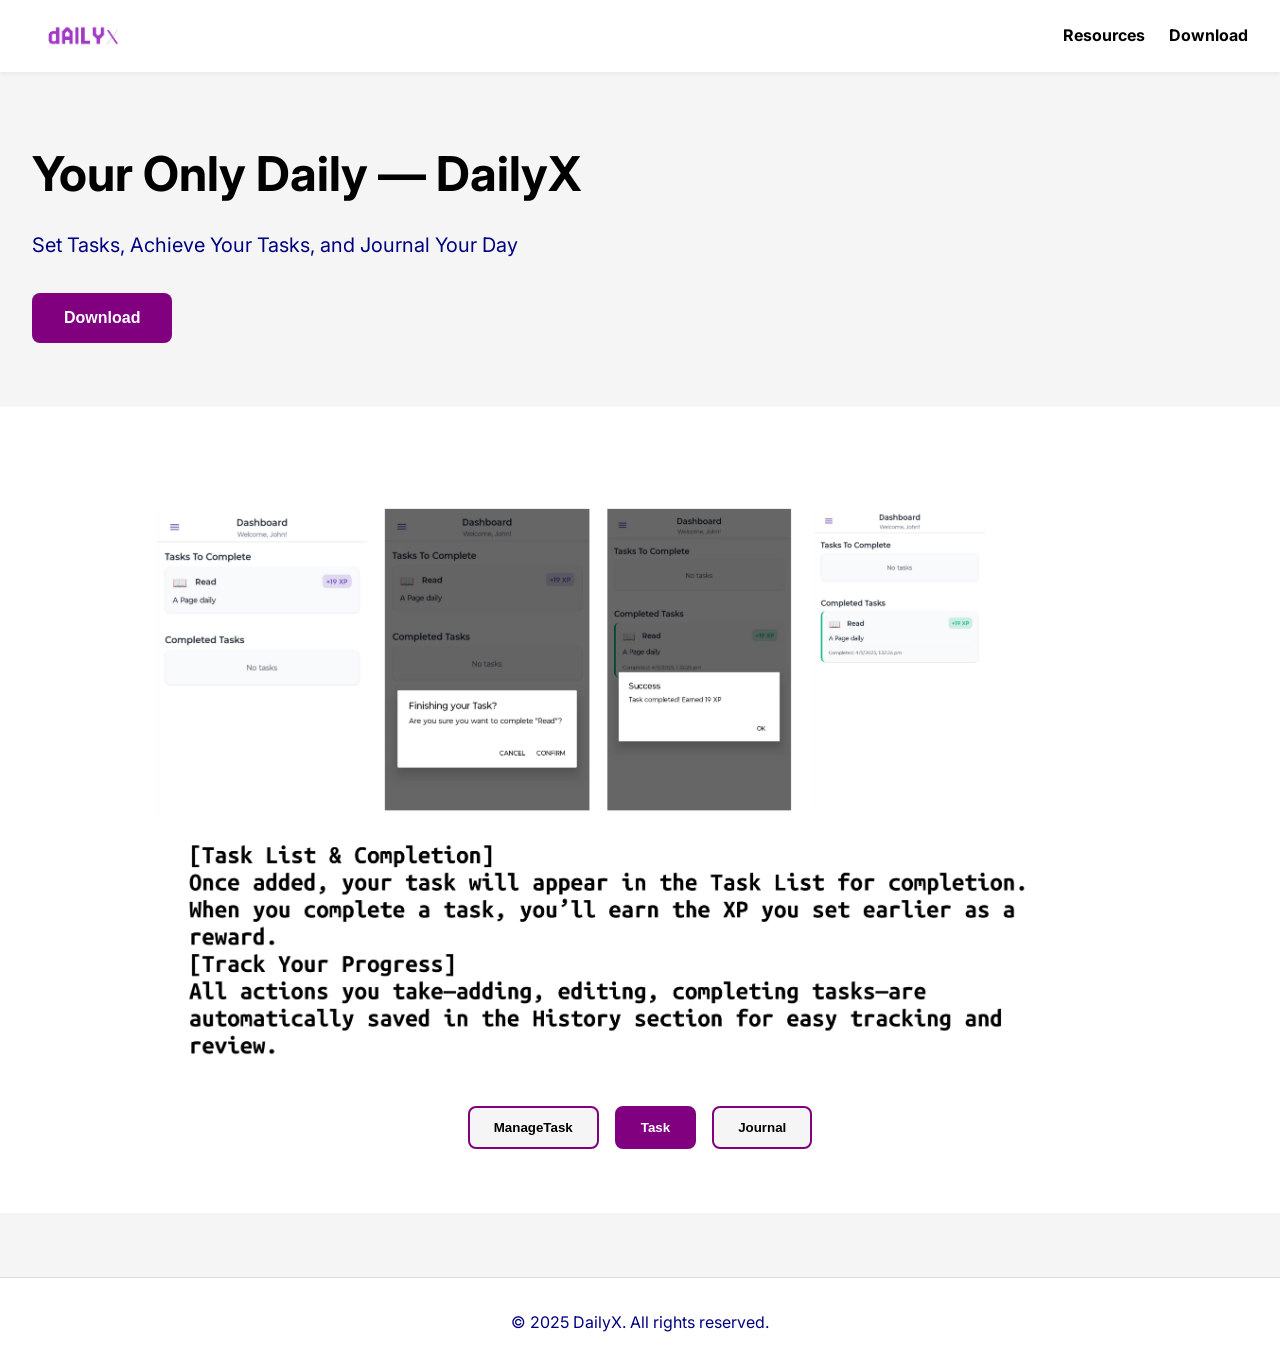
==== index.html @ 93c37cb8 "added blogs" ====
<!DOCTYPE html>
<html lang="en">
<head>
  <meta charset="UTF-8" />
  <meta name="viewport" content="width=device-width, initial-scale=1.0" />
  <title>DailyX | Your Only Daily</title>
  <link href="https://fonts.googleapis.com/css2?family=Inter:wght@400;700&family=Ubuntu+Mono&display=swap" rel="stylesheet">
  <style>
    :root {
      --primary: #000000;
      --button: #800080;
      --subtext: #000080;
      --bg-dark: #f5f5f5;
      --card-bg: #ffffff;
      font-size: 16px;
    }

    * {
      box-sizing: border-box;
      margin: 0;
      padding: 0;
    }

    body {
      font-family: 'Inter', sans-serif;
      background-color: var(--bg-dark);
      color: var(--primary);
      line-height: 1.6;
    }

    header {
      display: flex;
      justify-content: space-between;
      align-items: center;
      padding: 1rem 2rem;
      background: var(--card-bg);
      box-shadow: 0 2px 4px rgba(0,0,0,0.05);
      position: sticky;
      top: 0;
      z-index: 1000;
    }

    .logo {
      height: 40px;
    }

    nav ul {
      list-style: none;
      display: flex;
      gap: 1.5rem;
    }

    nav a {
      text-decoration: none;
      font-weight: bold;
      color: var(--primary);
      position: relative;
    }

    nav a::after {
      content: '';
      position: absolute;
      width: 100%;
      height: 2px;
      background: var(--button);
      left: 0;
      bottom: -4px;
      transform: scaleX(0);
      transition: transform 0.3s ease;
      transform-origin: left;
    }

    nav a:hover::after {
      transform: scaleX(1);
    }

    .hero {
      display: flex;
      flex-direction: column;
      align-items: center;
      text-align: center;
      padding: 4rem 2rem;
    }

    .hero h1 {
      font-size: 3rem;
      font-weight: 700;
      margin-bottom: 1rem;
    }

    .hero p {
      font-size: 1.25rem;
      color: var(--subtext);
      margin-bottom: 2rem;
    }

    .cta-button {
      background: var(--button);
      color: white;
      border: none;
      padding: 1rem 2rem;
      font-weight: bold;
      border-radius: 8px;
      font-size: 1rem;
      cursor: pointer;
      animation: pulse 2s infinite;
    }

    @keyframes pulse {
      0% { transform: scale(1); }
      50% { transform: scale(1.05); }
      100% { transform: scale(1); }
    }

    .hero-video {
      max-width: 500px;
      margin-top: 2rem;
      border-radius: 12px;
    }

    @media (min-width: 768px) {
      .hero {
        flex-direction: row;
        justify-content: space-between;
        text-align: left;
      }
      .hero-text {
        flex: 1;
        padding-right: 2rem;
      }
      .hero-image-container {
        flex: 1;
      }
    }

    /* Features section */
    .features-section {
      background-color: var(--card-bg);
      padding: 4rem 2rem;
      text-align: center;
    }

    .tab-content {
      position: relative;
      max-width: 1000px;
      margin: 0 auto;
    }

    .tab-image {
      display: none;
      width: 100%;
      border-radius: 12px;
      transition: opacity 0.4s ease;
    }

    .tab-image.active {
      display: block;
      animation: fadeIn 0.4s ease;
    }

    .tabs {
      display: flex;
      justify-content: center;
      flex-wrap: wrap;
      gap: 1rem;
      margin-top: 2rem;
    }

    .tab-button {
      padding: 0.75rem 1.5rem;
      background-color: var(--bg-dark);
      color: var(--primary);
      border: 2px solid var(--button);
      font-weight: bold;
      border-radius: 8px;
      cursor: pointer;
      transition: all 0.3s ease;
    }

    .tab-button:hover,
    .tab-button.active {
      background-color: var(--button);
      color: #fff;
    }

    @keyframes fadeIn {
      from { opacity: 0; transform: translateY(10px); }
      to { opacity: 1; transform: translateY(0); }
    }

    /* Footer styles */
    .footer {
      background-color: var(--card-bg);
      color: var(--subtext);
      padding: 2rem;
      text-align: center;
      border-top: 1px solid #ddd;
      margin-top: 4rem;
    }

    .footer-content {
      max-width: 960px;
      margin: 0 auto;
    }

    .footer-nav {
      margin-top: 1rem;
    }

    .footer-nav a {
      margin: 0 1rem;
      text-decoration: none;
      color: var(--button);
      font-weight: 500;
    }

    .footer-nav a:hover {
      text-decoration: underline;
    }
  </style>
</head>
<body>
  <header>
    <img src="assets/DailyX.png" alt="DailyX Logo" class="logo" />
    <nav>
      <ul>
        <li><a href="resources.html">Resources</a></li>
        <li><a href="download.html">Download</a></li>
      </ul>
    </nav>
  </header>

  <section class="hero">
    <div class="hero-text">
      <h1>Your Only Daily — DailyX</h1>
      <p>Set Tasks, Achieve Your Tasks, and Journal Your Day</p>
      <button class="cta-button">Download</button>
    </div>
    <div class="hero-image-container">
      <video class="hero-video" autoplay muted loop playsinline>
        <source src="assets/homepage-hero.mp4" type="video/mp4">
        Your browser does not support the video tag.
      </video>
    </div>
  </section>

  <section class="features-section">
    <div class="tab-content">
      <img src="assets/ManageTask.png" alt="Manage Task Feature" class="tab-image" data-tab="manage" />
      <img src="assets/Tasks.png" alt="Task Feature" class="tab-image active" data-tab="task" />
      <img src="assets/Journal.png" alt="Journal Feature" class="tab-image" data-tab="journal" />
    </div>

    <div class="tabs">
      
      <button class="tab-button" data-tab="manage">ManageTask</button>
      <button class="tab-button active" data-tab="task">Task</button>
      <button class="tab-button" data-tab="journal">Journal</button>
    </div>
  </section>

  <!-- Footer Section -->
  <footer class="footer">
    <div class="footer-content">
      <p>&copy; 2025 DailyX. All rights reserved.</p>
     
    </div>
  </footer>

  <script>
    // CTA button logic
    document.querySelector('.cta-button').addEventListener('click', () => {
      window.location.href = 'download.html';
    });

    // Tab switching logic
    document.querySelectorAll('.tab-button').forEach(button => {
      button.addEventListener('click', () => {
        const tab = button.getAttribute('data-tab');

        document.querySelectorAll('.tab-button').forEach(btn => btn.classList.remove('active'));
        button.classList.add('active');

        document.querySelectorAll('.tab-image').forEach(img => {
          img.classList.remove('active');
          if (img.getAttribute('data-tab') === tab) {
            img.classList.add('active');
          }
        });
      });
    });
  </script>
</body>
</html>
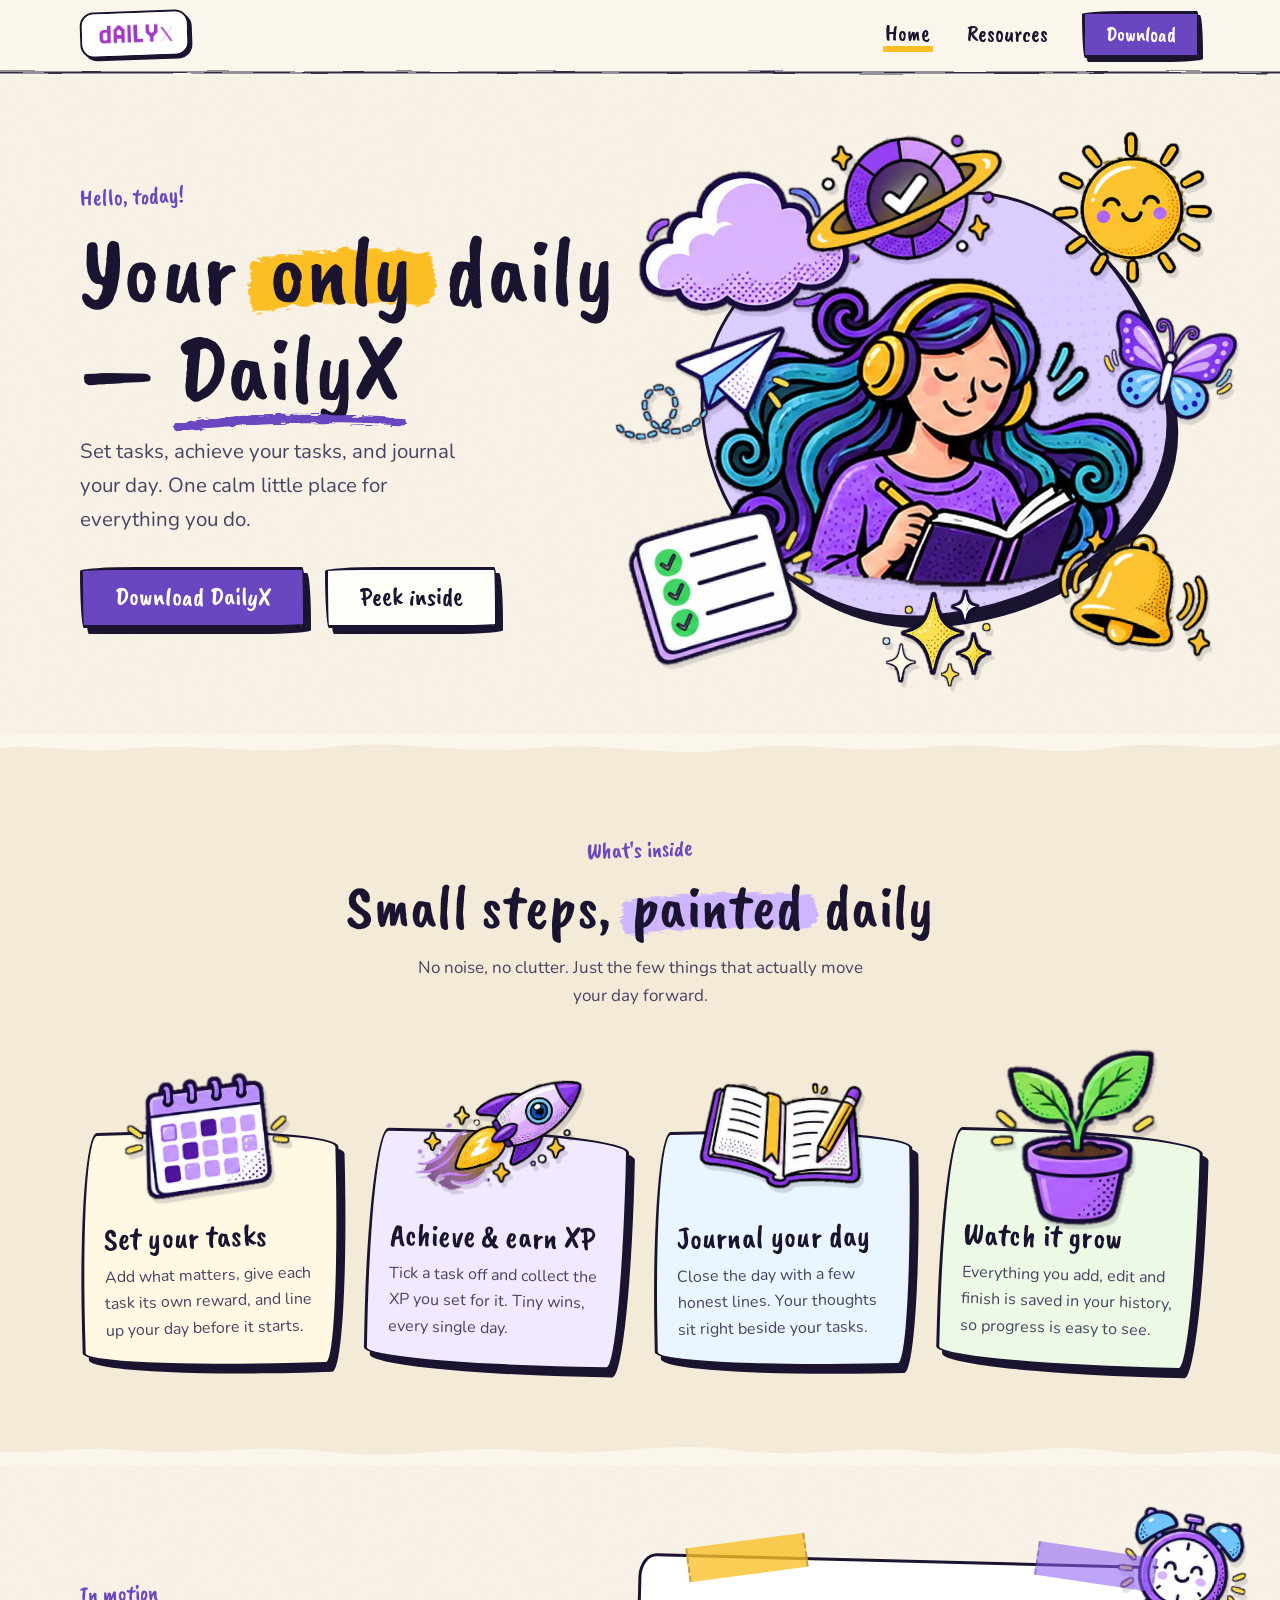
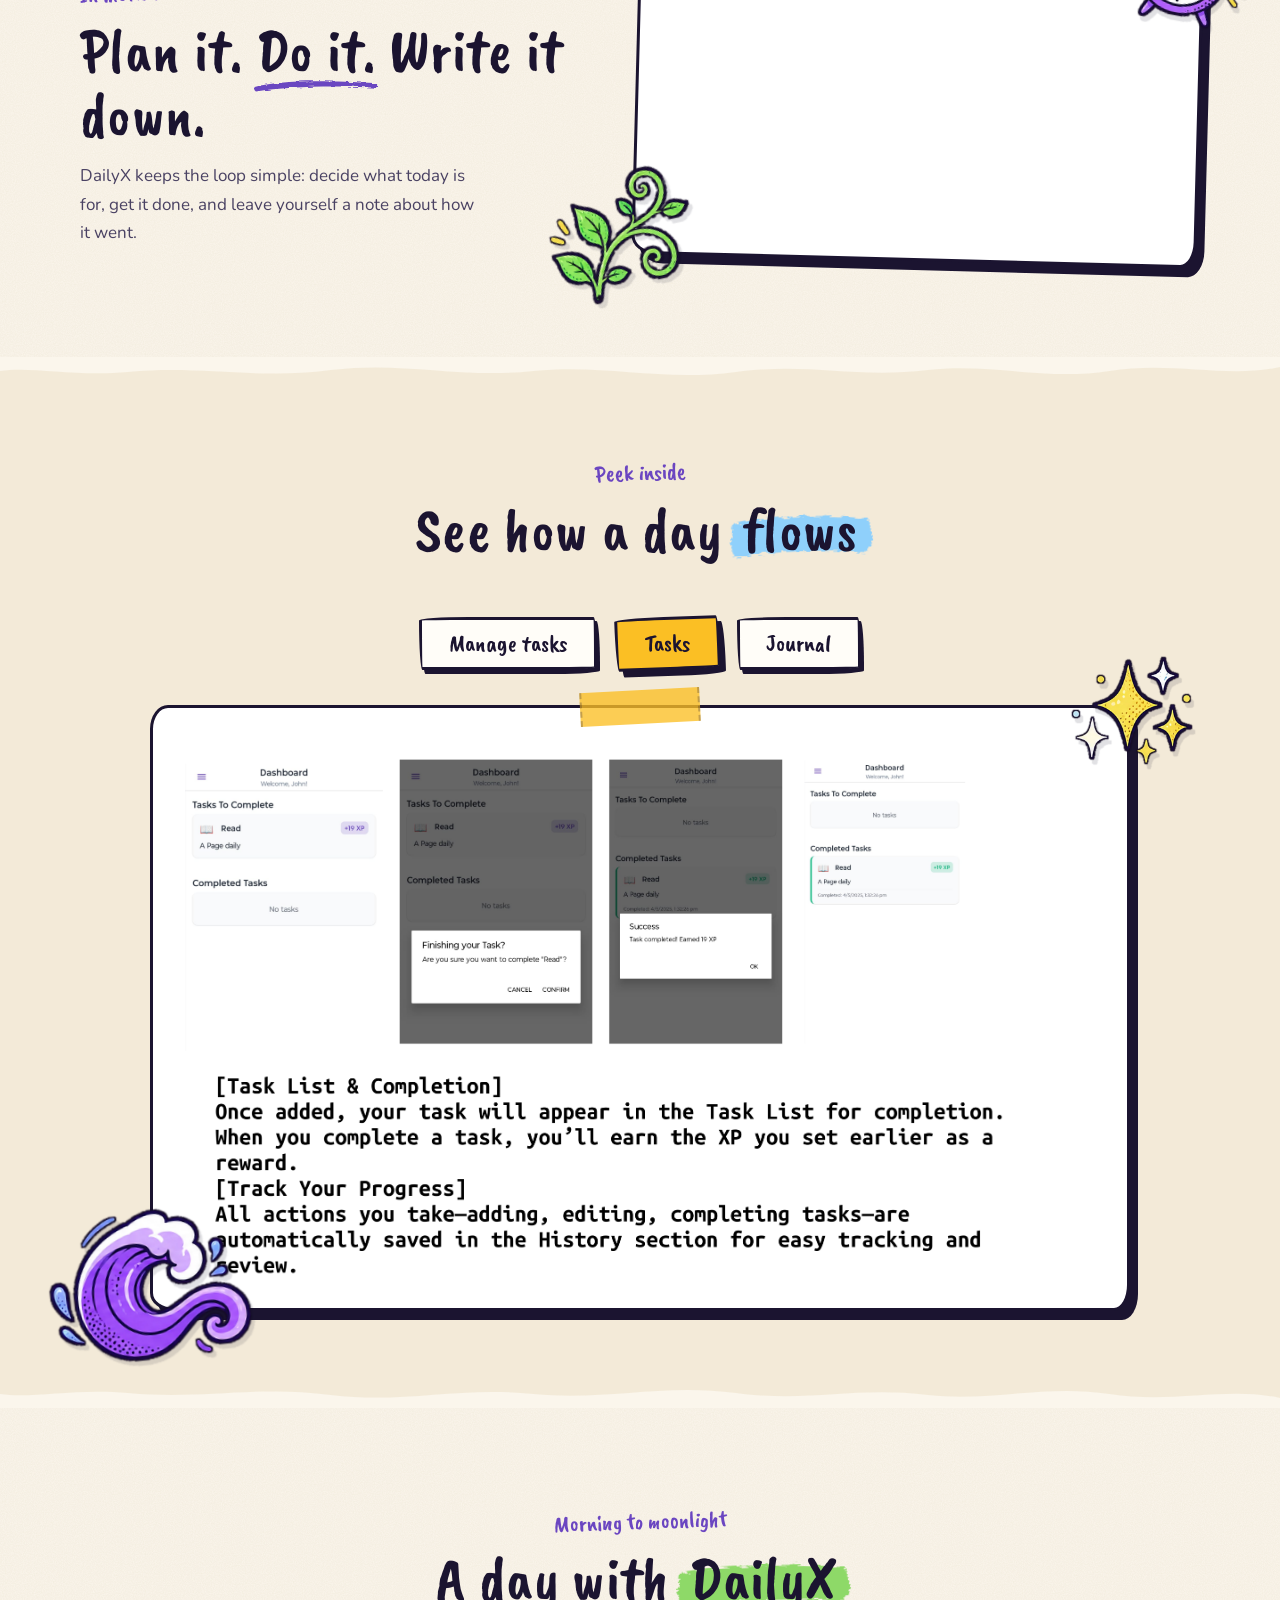
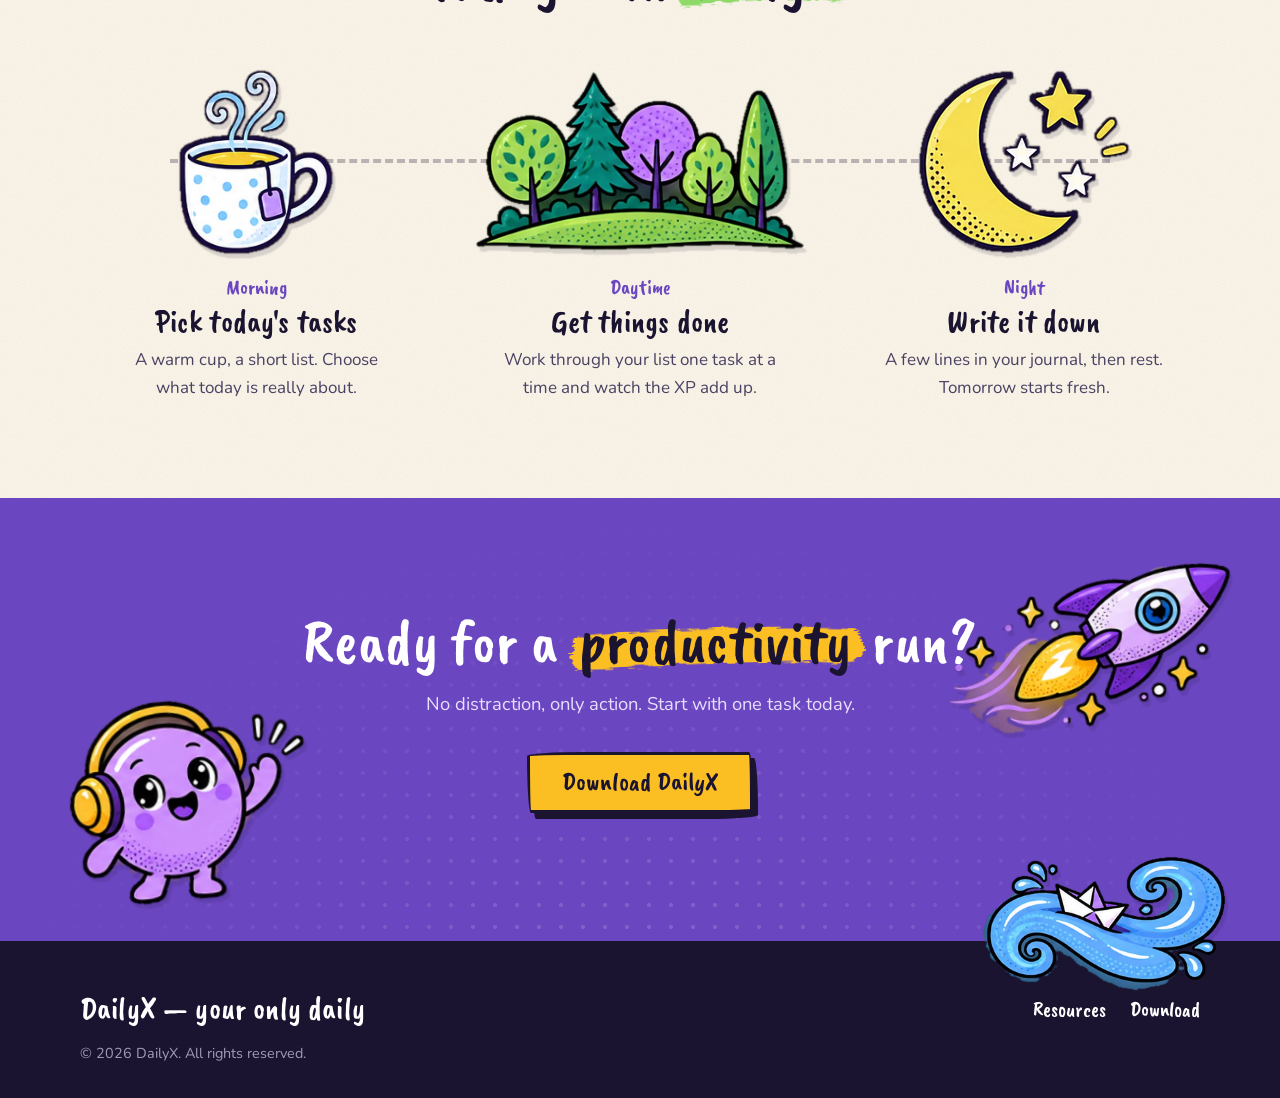
==== commit 33b71625: "Redesign site as an illustrated, brush-lettered experience Add 21 cut-out sticker illustrations (ass" ====
--- a/index.html
+++ b/index.html
@@ -4,291 +4,190 @@
   <meta charset="UTF-8" />
   <meta name="viewport" content="width=device-width, initial-scale=1.0" />
   <title>DailyX | Your Only Daily</title>
-  <link href="https://fonts.googleapis.com/css2?family=Inter:wght@400;700&family=Ubuntu+Mono&display=swap" rel="stylesheet">
-  <style>
-    :root {
-      --primary: #000000;
-      --button: #800080;
-      --subtext: #000080;
-      --bg-dark: #f5f5f5;
-      --card-bg: #ffffff;
-      font-size: 16px;
-    }
-
-    * {
-      box-sizing: border-box;
-      margin: 0;
-      padding: 0;
-    }
-
-    body {
-      font-family: 'Inter', sans-serif;
-      background-color: var(--bg-dark);
-      color: var(--primary);
-      line-height: 1.6;
-    }
-
-    header {
-      display: flex;
-      justify-content: space-between;
-      align-items: center;
-      padding: 1rem 2rem;
-      background: var(--card-bg);
-      box-shadow: 0 2px 4px rgba(0,0,0,0.05);
-      position: sticky;
-      top: 0;
-      z-index: 1000;
-    }
-
-    .logo {
-      height: 40px;
-    }
-
-    nav ul {
-      list-style: none;
-      display: flex;
-      gap: 1.5rem;
-    }
-
-    nav a {
-      text-decoration: none;
-      font-weight: bold;
-      color: var(--primary);
-      position: relative;
-    }
-
-    nav a::after {
-      content: '';
-      position: absolute;
-      width: 100%;
-      height: 2px;
-      background: var(--button);
-      left: 0;
-      bottom: -4px;
-      transform: scaleX(0);
-      transition: transform 0.3s ease;
-      transform-origin: left;
-    }
-
-    nav a:hover::after {
-      transform: scaleX(1);
-    }
-
-    .hero {
-      display: flex;
-      flex-direction: column;
-      align-items: center;
-      text-align: center;
-      padding: 4rem 2rem;
-    }
-
-    .hero h1 {
-      font-size: 3rem;
-      font-weight: 700;
-      margin-bottom: 1rem;
-    }
-
-    .hero p {
-      font-size: 1.25rem;
-      color: var(--subtext);
-      margin-bottom: 2rem;
-    }
-
-    .cta-button {
-      background: var(--button);
-      color: white;
-      border: none;
-      padding: 1rem 2rem;
-      font-weight: bold;
-      border-radius: 8px;
-      font-size: 1rem;
-      cursor: pointer;
-      animation: pulse 2s infinite;
-    }
-
-    @keyframes pulse {
-      0% { transform: scale(1); }
-      50% { transform: scale(1.05); }
-      100% { transform: scale(1); }
-    }
-
-    .hero-video {
-      max-width: 500px;
-      margin-top: 2rem;
-      border-radius: 12px;
-    }
-
-    @media (min-width: 768px) {
-      .hero {
-        flex-direction: row;
-        justify-content: space-between;
-        text-align: left;
-      }
-      .hero-text {
-        flex: 1;
-        padding-right: 2rem;
-      }
-      .hero-image-container {
-        flex: 1;
-      }
-    }
-
-    /* Features section */
-    .features-section {
-      background-color: var(--card-bg);
-      padding: 4rem 2rem;
-      text-align: center;
-    }
-
-    .tab-content {
-      position: relative;
-      max-width: 1000px;
-      margin: 0 auto;
-    }
-
-    .tab-image {
-      display: none;
-      width: 100%;
-      border-radius: 12px;
-      transition: opacity 0.4s ease;
-    }
-
-    .tab-image.active {
-      display: block;
-      animation: fadeIn 0.4s ease;
-    }
-
-    .tabs {
-      display: flex;
-      justify-content: center;
-      flex-wrap: wrap;
-      gap: 1rem;
-      margin-top: 2rem;
-    }
-
-    .tab-button {
-      padding: 0.75rem 1.5rem;
-      background-color: var(--bg-dark);
-      color: var(--primary);
-      border: 2px solid var(--button);
-      font-weight: bold;
-      border-radius: 8px;
-      cursor: pointer;
-      transition: all 0.3s ease;
-    }
-
-    .tab-button:hover,
-    .tab-button.active {
-      background-color: var(--button);
-      color: #fff;
-    }
-
-    @keyframes fadeIn {
-      from { opacity: 0; transform: translateY(10px); }
-      to { opacity: 1; transform: translateY(0); }
-    }
-
-    /* Footer styles */
-    .footer {
-      background-color: var(--card-bg);
-      color: var(--subtext);
-      padding: 2rem;
-      text-align: center;
-      border-top: 1px solid #ddd;
-      margin-top: 4rem;
-    }
-
-    .footer-content {
-      max-width: 960px;
-      margin: 0 auto;
-    }
-
-    .footer-nav {
-      margin-top: 1rem;
-    }
-
-    .footer-nav a {
-      margin: 0 1rem;
-      text-decoration: none;
-      color: var(--button);
-      font-weight: 500;
-    }
-
-    .footer-nav a:hover {
-      text-decoration: underline;
-    }
-  </style>
+  <meta name="description" content="DailyX — set tasks, achieve them, and journal your day. One calm place for your everyday." />
+  <link rel="icon" href="assets/art/planet.webp" />
+  <link rel="preconnect" href="https://fonts.googleapis.com" />
+  <link rel="preconnect" href="https://fonts.gstatic.com" crossorigin />
+  <link href="https://fonts.googleapis.com/css2?family=Caveat+Brush&family=Nunito:wght@400;600;700;800&display=swap" rel="stylesheet" />
+  <link rel="stylesheet" href="assets/site.css" />
+  <script>document.documentElement.classList.add('js');</script>
 </head>
 <body>
-  <header>
-    <img src="assets/DailyX.png" alt="DailyX Logo" class="logo" />
-    <nav>
-      <ul>
-        <li><a href="resources.html">Resources</a></li>
-        <li><a href="download.html">Download</a></li>
-      </ul>
-    </nav>
+  <header class="site-header">
+    <div class="wrap">
+      <a class="logo-link" href="index.html" aria-label="DailyX home"><img src="assets/DailyX.png" alt="DailyX" class="logo" /></a>
+      <nav class="site-nav" aria-label="Main">
+        <ul>
+          <li><a href="index.html" aria-current="page">Home</a></li>
+          <li><a href="resources.html">Resources</a></li>
+          <li><a class="btn small" href="download.html">Download</a></li>
+        </ul>
+      </nav>
+    </div>
   </header>
 
-  <section class="hero">
-    <div class="hero-text">
-      <h1>Your Only Daily — DailyX</h1>
-      <p>Set Tasks, Achieve Your Tasks, and Journal Your Day</p>
-      <button class="cta-button">Download</button>
-    </div>
-    <div class="hero-image-container">
-      <video class="hero-video" autoplay muted loop playsinline>
-        <source src="assets/homepage-hero.mp4" type="video/mp4">
-        Your browser does not support the video tag.
-      </video>
-    </div>
-  </section>
+  <main>
+    <!-- Hero -->
+    <section class="hero">
+      <div class="wrap">
+        <div class="hero-copy">
+          <span class="eyebrow">Hello, today!</span>
+          <h1>Your <span class="swash">only</span> daily — <span class="stroke">DailyX</span></h1>
+          <p class="lede">Set tasks, achieve your tasks, and journal your day. One calm little place for everything you do.</p>
+          <div class="hero-actions">
+            <a class="btn" href="download.html">Download DailyX</a>
+            <a class="btn ghost" href="#peek">Peek inside</a>
+          </div>
+        </div>
 
-  <section class="features-section">
-    <div class="tab-content">
-      <img src="assets/ManageTask.png" alt="Manage Task Feature" class="tab-image" data-tab="manage" />
-      <img src="assets/Tasks.png" alt="Task Feature" class="tab-image active" data-tab="task" />
-      <img src="assets/Journal.png" alt="Journal Feature" class="tab-image" data-tab="journal" />
-    </div>
+        <div class="scene" data-parallax aria-hidden="true">
+          <div class="blob"></div>
+          <img class="sticker drift" data-depth="0.25" src="assets/art/cloud.webp" alt="" style="left:-4%;top:4%;width:40%;--d:11s" />
+          <img class="sticker spin-slow" data-depth="0.5" src="assets/art/sun.webp" alt="" style="right:-3%;top:-4%;width:31%;--d:5s" />
+          <img class="sticker float" data-depth="0.7" src="assets/art/planet.webp" alt="" style="left:26%;top:-3%;width:39%;--r:-8deg;--d:7s" />
+          <img class="sticker" data-depth="0.35" src="assets/art/girl.webp" alt="" style="left:9%;top:24%;width:82%" />
+          <img class="sticker float" data-depth="0.9" src="assets/art/plane.webp" alt="" style="left:-9%;top:36%;width:34%;--r:-6deg;--d:6s;--delay:-2s" />
+          <img class="sticker sway" data-depth="0.8" src="assets/art/butterfly.webp" alt="" style="right:-5%;top:33%;width:25%;--r:12deg;--d:3.2s" />
+          <img class="sticker float" data-depth="1" src="assets/art/checklist.webp" alt="" style="left:-5%;bottom:0%;width:35%;--r:-9deg;--d:6.5s;--delay:-1s" />
+          <img class="sticker float" data-depth="1.1" src="assets/art/bell.webp" alt="" style="right:-4%;bottom:1%;width:31%;--r:10deg;--d:5.5s;--delay:-3s" />
+          <img class="sticker spin-slow" data-depth="0.6" src="assets/art/sparkles.webp" alt="" style="left:41%;bottom:-6%;width:21%;--d:3s" />
+        </div>
+      </div>
+    </section>
 
-    <div class="tabs">
-      
-      <button class="tab-button" data-tab="manage">ManageTask</button>
-      <button class="tab-button active" data-tab="task">Task</button>
-      <button class="tab-button" data-tab="journal">Journal</button>
-    </div>
-  </section>
+    <!-- What you get -->
+    <section class="section tint torn-top torn-bottom" id="features">
+      <div class="wrap">
+        <div class="section-head reveal">
+          <span class="eyebrow">What's inside</span>
+          <h2>Small steps, <span class="swash lilac">painted</span> daily</h2>
+          <p>No noise, no clutter. Just the few things that actually move your day forward.</p>
+        </div>
+        <div class="cards">
+          <article class="card reveal" style="--tilt:-1.5deg">
+            <img class="art" src="assets/art/calendar.webp" alt="" loading="lazy" />
+            <h3>Set your tasks</h3>
+            <p>Add what matters, give each task its own reward, and line up your day before it starts.</p>
+          </article>
+          <article class="card reveal" style="--tilt:1.2deg;--stagger:.08s">
+            <img class="art" src="assets/art/rocket.webp" alt="" loading="lazy" />
+            <h3>Achieve &amp; earn XP</h3>
+            <p>Tick a task off and collect the XP you set for it. Tiny wins, every single day.</p>
+          </article>
+          <article class="card reveal" style="--tilt:-1deg;--stagger:.16s">
+            <img class="art" src="assets/art/journal.webp" alt="" loading="lazy" />
+            <h3>Journal your day</h3>
+            <p>Close the day with a few honest lines. Your thoughts sit right beside your tasks.</p>
+          </article>
+          <article class="card reveal" style="--tilt:1.6deg;--stagger:.24s">
+            <img class="art" src="assets/art/sprout.webp" alt="" loading="lazy" />
+            <h3>Watch it grow</h3>
+            <p>Everything you add, edit and finish is saved in your history, so progress is easy to see.</p>
+          </article>
+        </div>
+      </div>
+    </section>
 
-  <!-- Footer Section -->
-  <footer class="footer">
-    <div class="footer-content">
-      <p>&copy; 2025 DailyX. All rights reserved.</p>
-     
+    <!-- In motion -->
+    <section class="section">
+      <div class="wrap split">
+        <div class="reveal">
+          <span class="eyebrow">In motion</span>
+          <h2>Plan it. <span class="stroke">Do it.</span> Write it down.</h2>
+          <p>DailyX keeps the loop simple: decide what today is for, get it done, and leave yourself a note about how it went.</p>
+        </div>
+        <div class="frame reveal" style="rotate:1.5deg">
+          <span class="tape left"></span><span class="tape right"></span>
+          <video autoplay muted loop playsinline preload="metadata">
+            <source src="assets/homepage-hero.mp4" type="video/mp4" />
+            Your browser does not support the video tag.
+          </video>
+          <img class="sticker sway deco-hide" src="assets/art/vine.webp" alt="" style="left:-13%;bottom:-16%;width:27%;--r:-14deg" />
+          <img class="sticker float" src="assets/art/clock.webp" alt="" style="right:-9%;top:-20%;width:24%;--r:9deg" />
+        </div>
+      </div>
+    </section>
+
+    <!-- Peek inside -->
+    <section class="section tint torn-top torn-bottom" id="peek">
+      <div class="wrap">
+        <div class="section-head reveal">
+          <span class="eyebrow">Peek inside</span>
+          <h2>See how a day <span class="swash sky">flows</span></h2>
+        </div>
+
+        <div class="tabs" role="tablist" aria-label="App walkthrough">
+          <button class="tab-button" role="tab" aria-selected="false" data-tab="manage">Manage tasks</button>
+          <button class="tab-button active" role="tab" aria-selected="true" data-tab="task">Tasks</button>
+          <button class="tab-button" role="tab" aria-selected="false" data-tab="journal">Journal</button>
+        </div>
+
+        <div class="frame reveal" style="max-width:980px;margin-inline:auto">
+          <span class="tape"></span>
+          <img src="assets/ManageTask.png" alt="Managing tasks in DailyX" class="tab-image" data-tab="manage" loading="lazy" />
+          <img src="assets/Tasks.png" alt="The DailyX task list and completing a task" class="tab-image active" data-tab="task" loading="lazy" />
+          <img src="assets/Journal.png" alt="Journaling in DailyX" class="tab-image" data-tab="journal" loading="lazy" />
+          <img class="sticker float deco-hide" src="assets/art/wave.webp" alt="" style="left:-11%;bottom:-9%;width:21%;--r:-6deg" />
+          <img class="sticker spin-slow deco-hide" src="assets/art/sparkles.webp" alt="" style="right:-7%;top:-9%;width:13%" />
+        </div>
+      </div>
+    </section>
+
+    <!-- A day -->
+    <section class="section">
+      <div class="wrap">
+        <div class="section-head reveal">
+          <span class="eyebrow">Morning to moonlight</span>
+          <h2>A day with <span class="swash leaf">DailyX</span></h2>
+        </div>
+        <div class="day">
+          <div class="moment reveal">
+            <div class="pic"><img class="float" src="assets/art/mug.webp" alt="" loading="lazy" style="--d:6s" /></div>
+            <span class="when">Morning</span>
+            <h3>Pick today's tasks</h3>
+            <p>A warm cup, a short list. Choose what today is really about.</p>
+          </div>
+          <div class="moment reveal" style="--stagger:.1s">
+            <div class="pic"><img class="float" src="assets/art/trees.webp" alt="" loading="lazy" style="--d:7s;--delay:-2s" /></div>
+            <span class="when">Daytime</span>
+            <h3>Get things done</h3>
+            <p>Work through your list one task at a time and watch the XP add up.</p>
+          </div>
+          <div class="moment reveal" style="--stagger:.2s">
+            <div class="pic"><img class="float" src="assets/art/moon.webp" alt="" loading="lazy" style="--d:6.5s;--delay:-1s" /></div>
+            <span class="when">Night</span>
+            <h3>Write it down</h3>
+            <p>A few lines in your journal, then rest. Tomorrow starts fresh.</p>
+          </div>
+        </div>
+      </div>
+    </section>
+
+    <!-- Call to action -->
+    <section class="cta">
+      <div class="dots"></div>
+      <img class="sticker float deco-hide" src="assets/art/mascot.webp" alt="" style="left:5%;bottom:8%;width:min(21vw,250px);--r:-5deg" />
+      <img class="sticker drift deco-hide" src="assets/art/rocket.webp" alt="" style="right:4%;top:12%;width:min(23vw,280px);--r:4deg;--d:7s" />
+      <div class="wrap reveal">
+        <h2>Ready for a <span class="swash">productivity</span> run?</h2>
+        <p>No distraction, only action. Start with one task today.</p>
+        <a class="btn amber" href="download.html">Download DailyX</a>
+      </div>
+    </section>
+  </main>
+
+  <footer class="site-footer">
+    <img class="sticker float" src="assets/art/river.webp" alt="" />
+    <div class="wrap">
+      <span class="brush">DailyX — your only daily</span>
+      <nav aria-label="Footer">
+        <a href="resources.html">Resources</a>
+        <a href="download.html">Download</a>
+      </nav>
+      <small>&copy; 2026 DailyX. All rights reserved.</small>
     </div>
   </footer>
 
-  <script>
-    // CTA button logic
-    document.querySelector('.cta-button').addEventListener('click', () => {
-      window.location.href = 'download.html';
-    });
-
-    // Tab switching logic
-    document.querySelectorAll('.tab-button').forEach(button => {
-      button.addEventListener('click', () => {
-        const tab = button.getAttribute('data-tab');
-
-        document.querySelectorAll('.tab-button').forEach(btn => btn.classList.remove('active'));
-        button.classList.add('active');
-
-        document.querySelectorAll('.tab-image').forEach(img => {
-          img.classList.remove('active');
-          if (img.getAttribute('data-tab') === tab) {
-            img.classList.add('active');
-          }
-        });
-      });
-    });
-  </script>
+  <script src="assets/site.js"></script>
 </body>
 </html>
--- a/assets/site.css
+++ b/assets/site.css
@@ -0,0 +1,396 @@
+/* DailyX — illustrated site styles */
+:root {
+  --paper: #fbf6ec;
+  --paper-deep: #f3ead8;
+  --card: #fffdf8;
+  --ink: #1b1430;
+  --ink-soft: #4a4263;
+  --purple: #6b46c1;
+  --violet: #8b5cf6;
+  --lilac: #dccdff;
+  --amber: #fbbf24;
+  --sky: #8fd0fb;
+  --leaf: #8ed968;
+  --brush: 'Caveat Brush', 'Segoe Print', 'Bradley Hand', cursive;
+  --body: 'Nunito', system-ui, -apple-system, 'Segoe UI', sans-serif;
+  --wobble: 255px 18px 225px 18px / 18px 225px 18px 255px;
+  --wobble-2: 22px 210px 20px 235px / 215px 22px 240px 20px;
+}
+
+* { box-sizing: border-box; margin: 0; padding: 0; }
+html { scroll-behavior: smooth; overflow-x: clip; }
+
+body {
+  font-family: var(--body);
+  font-size: 1.0625rem;
+  line-height: 1.65;
+  color: var(--ink);
+  background-color: var(--paper);
+  /* paper grain */
+  background-image: url("data:image/svg+xml,%3Csvg xmlns='http://www.w3.org/2000/svg' width='240' height='240'%3E%3Cfilter id='n'%3E%3CfeTurbulence type='fractalNoise' baseFrequency='.9' numOctaves='2' stitchTiles='stitch'/%3E%3CfeColorMatrix values='0 0 0 0 .35 0 0 0 0 .25 0 0 0 0 .1 0 0 0 .09 0'/%3E%3C/filter%3E%3Crect width='240' height='240' filter='url(%23n)'/%3E%3C/svg%3E");
+  overflow-x: clip;
+}
+
+img, video { max-width: 100%; display: block; }
+a { color: var(--purple); }
+
+.wrap { width: min(1120px, 100% - 2.5rem); margin-inline: auto; }
+
+/* ---------- brush lettering ---------- */
+h1, h2, h3, .brush {
+  font-family: var(--brush);
+  font-weight: 400;
+  line-height: 1.02;
+  letter-spacing: 0.005em;
+  color: var(--ink);
+}
+h1 { font-size: clamp(3rem, 8.2vw, 6rem); }
+h2 { font-size: clamp(2.3rem, 5.4vw, 3.9rem); }
+h3 { font-size: clamp(1.6rem, 2.6vw, 2rem); line-height: 1.1; }
+
+/* a painted swash behind a word */
+.swash {
+  position: relative;
+  display: inline-block;
+  white-space: nowrap;
+  z-index: 0;
+  padding: 0 0.12em;
+}
+.swash::before {
+  content: '';
+  position: absolute;
+  z-index: -1;
+  left: -0.14em; right: -0.14em;
+  top: 0.16em; bottom: -0.04em;
+  background: var(--swash, var(--amber));
+  --m: url("data:image/svg+xml,%3Csvg xmlns='http://www.w3.org/2000/svg' viewBox='0 0 400 110' preserveAspectRatio='none'%3E%3Cfilter id='r' x='-5%25' y='-20%25' width='110%25' height='140%25'%3E%3CfeTurbulence type='fractalNoise' baseFrequency='.035 .22' numOctaves='3' seed='4'/%3E%3CfeDisplacementMap in='SourceGraphic' scale='15'/%3E%3C/filter%3E%3Cpath filter='url(%23r)' d='M16 30 C100 14 260 12 386 24 L392 50 L396 60 L384 90 C270 80 110 84 18 96 L8 62 L12 56Z'/%3E%3C/svg%3E");
+  -webkit-mask: var(--m) center / 100% 100% no-repeat;
+  mask: var(--m) center / 100% 100% no-repeat;
+  transform: rotate(-1.2deg);
+}
+.swash.lilac { --swash: #cdb6ff; }
+.swash.sky { --swash: var(--sky); }
+.swash.leaf { --swash: var(--leaf); }
+
+/* a painted underline */
+.stroke {
+  position: relative;
+  display: inline-block;
+  white-space: nowrap;
+}
+.stroke::after {
+  content: '';
+  position: absolute;
+  left: -2%; right: -2%;
+  bottom: -0.2em;
+  height: 0.3em;
+  background: url("data:image/svg+xml,%3Csvg xmlns='http://www.w3.org/2000/svg' viewBox='0 0 400 40' preserveAspectRatio='none'%3E%3Cfilter id='r' x='-5%25' y='-60%25' width='110%25' height='220%25'%3E%3CfeTurbulence type='fractalNoise' baseFrequency='.03 .3' numOctaves='3' seed='9'/%3E%3CfeDisplacementMap in='SourceGraphic' scale='9'/%3E%3C/filter%3E%3Cpath filter='url(%23r)' fill='%236b46c1' d='M6 22 C80 8 210 6 396 14 C398 18 396 22 392 24 C250 18 110 22 10 32 C4 30 3 26 6 22Z'/%3E%3C/svg%3E") center / 100% 100% no-repeat;
+}
+
+.eyebrow {
+  font-family: var(--brush);
+  font-size: 1.45rem;
+  color: var(--purple);
+  display: inline-block;
+  transform: rotate(-2deg);
+  margin-bottom: 0.35rem;
+}
+.lede { font-size: clamp(1.1rem, 1.6vw, 1.3rem); color: var(--ink-soft); max-width: 34ch; }
+
+/* ---------- header ---------- */
+.site-header {
+  position: sticky; top: 0; z-index: 50;
+  background: color-mix(in srgb, var(--paper) 88%, transparent);
+  backdrop-filter: blur(8px);
+  -webkit-backdrop-filter: blur(8px);
+}
+.site-header .wrap {
+  display: flex; align-items: center; justify-content: space-between;
+  padding-block: 0.7rem;
+  gap: 1rem;
+}
+.site-header::after {
+  content: ''; display: block; height: 7px;
+  background: url("data:image/svg+xml,%3Csvg xmlns='http://www.w3.org/2000/svg' viewBox='0 0 1200 14' preserveAspectRatio='none'%3E%3Cfilter id='r' x='0' y='-100%25' width='100%25' height='300%25'%3E%3CfeTurbulence type='fractalNoise' baseFrequency='.02 .4' numOctaves='2' seed='3'/%3E%3CfeDisplacementMap in='SourceGraphic' scale='6'/%3E%3C/filter%3E%3Cpath filter='url(%23r)' fill='%231b1430' d='M0 5 H1200 V9 H0Z'/%3E%3C/svg%3E") center / 100% 100% no-repeat;
+  opacity: .9;
+}
+.logo-link { display: inline-block; transform: rotate(-2deg); transition: transform .25s; }
+.logo-link:hover { transform: rotate(1deg) scale(1.04); }
+.logo { height: 46px; width: auto; border: 2.5px solid var(--ink); border-radius: 14px; box-shadow: 3px 3px 0 var(--ink); background: #fff; }
+.site-nav ul { list-style: none; display: flex; align-items: center; gap: clamp(0.9rem, 3vw, 2rem); }
+.site-nav a {
+  font-family: var(--brush); font-size: 1.45rem; color: var(--ink); text-decoration: none;
+  position: relative; padding: 0 0.1em;
+}
+.site-nav a.btn { color: #fff; padding: 0.45em 1em 0.5em; }
+.site-nav a:not(.btn)::after {
+  content: ''; position: absolute; left: 0; right: 0; bottom: -4px; height: 6px;
+  background: var(--amber); border-radius: var(--wobble);
+  transform: scaleX(0); transform-origin: left; transition: transform .25s ease;
+}
+.site-nav a:not(.btn):hover::after, .site-nav a[aria-current]::after { transform: scaleX(1); }
+
+/* ---------- buttons ---------- */
+.btn {
+  display: inline-flex; align-items: center; gap: 0.5em;
+  font-family: var(--brush); font-size: 1.6rem; line-height: 1;
+  color: #fff; background: var(--purple);
+  padding: 0.55em 1.25em 0.6em;
+  border: 3px solid var(--ink);
+  border-radius: var(--wobble);
+  box-shadow: 5px 6px 0 var(--ink);
+  text-decoration: none; cursor: pointer;
+  transition: transform .15s ease, box-shadow .15s ease, background .2s;
+}
+.btn:hover { transform: translate(-2px, -3px) rotate(-1deg); box-shadow: 8px 10px 0 var(--ink); background: var(--violet); }
+.btn:active { transform: translate(3px, 4px); box-shadow: 1px 1px 0 var(--ink); }
+.btn.small { font-size: 1.3rem; box-shadow: 3px 4px 0 var(--ink); }
+.btn.amber { background: var(--amber); color: var(--ink); }
+.btn.amber:hover { background: #ffd052; }
+.btn.ghost { background: var(--card); color: var(--ink); }
+.btn.ghost:hover { background: var(--lilac); }
+:focus-visible { outline: 3px dashed var(--purple); outline-offset: 4px; }
+
+/* ---------- stickers ---------- */
+.sticker {
+  position: absolute;
+  height: auto;
+  pointer-events: none;
+  user-select: none;
+  filter: drop-shadow(3px 5px 0 rgba(27, 20, 48, .13));
+  rotate: var(--r, 0deg);
+}
+.float { animation: float var(--d, 6s) ease-in-out var(--delay, 0s) infinite; }
+.sway { animation: sway var(--d, 5s) ease-in-out var(--delay, 0s) infinite; transform-origin: 50% 100%; }
+.drift { animation: drift var(--d, 9s) ease-in-out var(--delay, 0s) infinite; }
+.spin-slow { animation: twinkle var(--d, 3.5s) ease-in-out var(--delay, 0s) infinite; }
+@keyframes float { 0%, 100% { transform: translateY(0); } 50% { transform: translateY(-14px); } }
+@keyframes sway { 0%, 100% { transform: rotate(-3deg); } 50% { transform: rotate(3deg); } }
+@keyframes drift { 0%, 100% { transform: translate(0, 0); } 50% { transform: translate(18px, -8px); } }
+@keyframes twinkle { 0%, 100% { transform: scale(1) rotate(0); } 50% { transform: scale(1.09) rotate(6deg); } }
+
+/* ---------- hero ---------- */
+.hero { padding: clamp(2rem, 6vw, 4.5rem) 0 clamp(2.5rem, 6vw, 5rem); position: relative; }
+.hero .wrap { display: grid; grid-template-columns: 1.02fr 1fr; align-items: center; gap: 1.5rem; }
+.hero h1 { margin-bottom: 1.1rem; }
+.hero .lede { margin-bottom: 1.9rem; }
+.hero-actions { display: flex; flex-wrap: wrap; gap: 1rem 1.2rem; align-items: center; }
+.scene { position: relative; aspect-ratio: 1 / 0.94; width: 100%; max-width: 580px; margin-inline: auto; }
+.scene .blob {
+  position: absolute; inset: 9% 6% 8% 8%;
+  background: var(--lilac);
+  border: 3px solid var(--ink);
+  border-radius: 58% 42% 55% 45% / 48% 56% 44% 52%;
+  box-shadow: 8px 10px 0 var(--ink);
+  rotate: -4deg;
+}
+.scene .blob::after {
+  content: ''; position: absolute; inset: 0; border-radius: inherit;
+  background-image: radial-gradient(rgba(107, 70, 193, .32) 1.6px, transparent 1.8px);
+  background-size: 13px 13px;
+  -webkit-mask-image: linear-gradient(135deg, transparent 45%, #000 100%);
+  mask-image: linear-gradient(135deg, transparent 45%, #000 100%);
+}
+
+/* ---------- sections ---------- */
+section { position: relative; }
+.section { padding: clamp(3rem, 8vw, 6rem) 0; }
+.section-head { text-align: center; margin-bottom: clamp(2rem, 5vw, 3.5rem); position: relative; }
+.section-head p { color: var(--ink-soft); max-width: 46ch; margin: 1rem auto 0; }
+
+.tint { background: var(--paper-deep); }
+.torn-top, .torn-bottom { position: relative; }
+.torn-top::before, .torn-bottom::after {
+  content: ''; position: absolute; left: 0; right: 0; height: 26px; z-index: 2;
+  background: url("data:image/svg+xml,%3Csvg xmlns='http://www.w3.org/2000/svg' viewBox='0 0 1200 26' preserveAspectRatio='none'%3E%3Cpath fill='%23fbf6ec' d='M0 0H1200V10C1150 22 1100 4 1040 14C980 24 930 6 870 13C800 22 760 5 690 15C620 25 570 7 500 14C430 22 380 4 310 13C240 23 190 8 120 15C70 20 30 9 0 14Z'/%3E%3C/svg%3E") center / 100% 100% no-repeat;
+}
+.torn-top::before { top: -1px; }
+.torn-bottom::after { bottom: -1px; transform: scaleY(-1); }
+
+/* ---------- feature cards ---------- */
+.cards { display: grid; grid-template-columns: repeat(4, 1fr); gap: 1.6rem; }
+.card {
+  background: var(--card);
+  border: 3px solid var(--ink);
+  border-radius: var(--wobble-2);
+  box-shadow: 6px 7px 0 var(--ink);
+  padding: 5.4rem 1.3rem 1.5rem;
+  position: relative;
+  margin-top: 4rem;
+  rotate: var(--tilt, 0deg);
+  transition: transform .25s ease, box-shadow .25s ease;
+}
+.card:hover { transform: translateY(-6px) rotate(calc(var(--tilt, 0deg) * -1)); box-shadow: 9px 12px 0 var(--ink); }
+.card img.art {
+  position: absolute; left: 50%; top: 0;
+  width: min(170px, 72%); translate: -50% -48%;
+  filter: drop-shadow(3px 5px 0 rgba(27, 20, 48, .14));
+  transition: transform .3s cubic-bezier(.3, 1.6, .5, 1);
+}
+.card:hover img.art { transform: scale(1.1) rotate(-5deg); }
+.card h3 { margin-bottom: 0.45rem; }
+.card p { color: var(--ink-soft); font-size: 1rem; }
+.card:nth-child(1) { background: #fff8e3; }
+.card:nth-child(2) { background: #f1eaff; }
+.card:nth-child(3) { background: #e9f6ff; }
+.card:nth-child(4) { background: #ecf9e4; }
+
+/* ---------- taped frames ---------- */
+.frame {
+  position: relative;
+  background: #fff;
+  border: 3px solid var(--ink);
+  border-radius: 18px 26px 16px 24px / 24px 16px 26px 18px;
+  box-shadow: 8px 9px 0 var(--ink);
+  padding: clamp(0.5rem, 1.5vw, 1rem);
+}
+.frame > img, .frame > video { width: 100%; border-radius: 10px; }
+.tape {
+  position: absolute; width: 120px; height: 34px; z-index: 3;
+  background: rgba(251, 191, 36, .78);
+  border-left: 2px dashed rgba(27, 20, 48, .25); border-right: 2px dashed rgba(27, 20, 48, .25);
+  top: -18px; left: 50%; translate: -50% 0; rotate: -3deg;
+}
+.tape.left { left: 8%; translate: 0; rotate: -9deg; }
+.tape.right { left: auto; right: 8%; translate: 0; rotate: 7deg; background: rgba(139, 92, 246, .55); }
+
+/* ---------- tabs ---------- */
+.tabs { display: flex; justify-content: center; flex-wrap: wrap; gap: 0.9rem 1.1rem; margin-bottom: 2.2rem; }
+.tab-button {
+  font-family: var(--brush); font-size: 1.5rem; line-height: 1; color: var(--ink);
+  background: var(--card); border: 3px solid var(--ink); border-radius: var(--wobble);
+  padding: 0.45em 1.1em 0.5em; cursor: pointer; box-shadow: 3px 4px 0 var(--ink);
+  transition: transform .15s, background .2s, box-shadow .15s;
+}
+.tab-button:hover { transform: translateY(-2px) rotate(-1.5deg); }
+.tab-button.active { background: var(--amber); transform: rotate(-2deg); box-shadow: 5px 6px 0 var(--ink); }
+.tab-image { display: none; }
+.tab-image.active { display: block; animation: pop .45s cubic-bezier(.3, 1.4, .5, 1); }
+@keyframes pop { from { opacity: 0; transform: scale(.96) rotate(-1deg); } to { opacity: 1; transform: none; } }
+
+/* ---------- a day ---------- */
+.day { display: grid; grid-template-columns: repeat(3, 1fr); gap: 2rem; position: relative; }
+.day::before {
+  content: ''; position: absolute; left: 8%; right: 8%; top: 92px; height: 0;
+  border-top: 4px dashed var(--ink); opacity: .28;
+}
+.moment { text-align: center; position: relative; }
+.moment .pic { z-index: 1; height: 190px; display: flex; align-items: center; justify-content: center; margin-bottom: 0.8rem; position: relative; }
+.moment .pic img { max-height: 100%; width: auto; filter: drop-shadow(3px 5px 0 rgba(27, 20, 48, .14)); }
+.moment .pic img.side { position: absolute; width: 34%; right: 2%; bottom: -4%; }
+.moment .when { font-family: var(--brush); font-size: 1.3rem; color: var(--purple); }
+.moment p { color: var(--ink-soft); max-width: 28ch; margin: 0.4rem auto 0; }
+
+/* ---------- video ---------- */
+.split { display: grid; grid-template-columns: 1fr 1.15fr; gap: clamp(1.5rem, 5vw, 4rem); align-items: center; }
+.split p { color: var(--ink-soft); margin-top: 1rem; max-width: 40ch; }
+
+/* ---------- call to action ---------- */
+.cta {
+  background: var(--purple); color: #fff; text-align: center;
+  padding: clamp(4rem, 10vw, 7rem) 0 clamp(5rem, 11vw, 8rem);
+  overflow: hidden;
+}
+.cta h2 { color: #fff; }
+.cta p { color: #e8defF; margin: 1rem auto 2rem; max-width: 40ch; font-size: 1.15rem; }
+.cta .swash { color: var(--ink); }
+.cta .dots {
+  position: absolute; inset: 0;
+  background-image: radial-gradient(rgba(255, 255, 255, .16) 2px, transparent 2.2px);
+  background-size: 22px 22px;
+  -webkit-mask-image: radial-gradient(ellipse at 50% 120%, #000 10%, transparent 70%);
+  mask-image: radial-gradient(ellipse at 50% 120%, #000 10%, transparent 70%);
+}
+.cta .wrap { position: relative; z-index: 1; }
+
+/* ---------- footer ---------- */
+.site-footer { background: var(--ink); color: #cfc6e6; padding: 3.2rem 0 2rem; position: relative; }
+.site-footer .wrap { display: flex; flex-wrap: wrap; align-items: center; justify-content: space-between; gap: 1rem 2rem; }
+.site-footer .brush { color: #fff; font-size: 2rem; }
+.site-footer nav { display: flex; gap: 1.5rem; }
+.site-footer a { color: #fff; font-family: var(--brush); font-size: 1.3rem; text-decoration: none; }
+.site-footer a:hover { color: var(--amber); }
+.site-footer small { display: block; width: 100%; font-size: 0.9rem; opacity: .75; }
+.site-footer .sticker { width: clamp(150px, 20vw, 250px); right: 4%; top: 0; translate: 0 -62%; }
+
+/* ---------- download page ---------- */
+.page-hero { padding: clamp(2.5rem, 7vw, 5rem) 0 clamp(3rem, 8vw, 6rem); }
+.page-hero .wrap { display: grid; grid-template-columns: 1fr 1fr; gap: 2rem; align-items: center; }
+.steps { list-style: none; display: grid; grid-template-columns: repeat(3, 1fr); gap: 1.6rem; counter-reset: s; }
+.steps li {
+  counter-increment: s; position: relative; background: var(--card);
+  border: 3px solid var(--ink); border-radius: var(--wobble-2); box-shadow: 5px 6px 0 var(--ink);
+  padding: 2.2rem 1.3rem 1.4rem;
+}
+.steps li::before {
+  content: counter(s); position: absolute; top: -1.3rem; left: 1rem;
+  font-family: var(--brush); font-size: 1.9rem; line-height: 2.6rem; width: 2.6rem; text-align: center;
+  background: var(--amber); border: 3px solid var(--ink); border-radius: 50% 46% 52% 48%; rotate: -6deg;
+}
+.steps p { color: var(--ink-soft); font-size: 1rem; margin-top: 0.3rem; }
+.photo { border-radius: 50% 46% 52% 48% / 48% 52% 46% 50%; border: 3px solid var(--ink); box-shadow: 8px 9px 0 var(--ink); background: #fff; }
+
+/* ---------- resources / blog ---------- */
+.posts { display: grid; grid-template-columns: repeat(auto-fill, minmax(290px, 1fr)); gap: 2.2rem; }
+.post {
+  display: flex; flex-direction: column; background: var(--card); color: inherit; text-decoration: none;
+  border: 3px solid var(--ink); border-radius: 18px 26px 16px 24px / 24px 16px 26px 18px;
+  box-shadow: 6px 7px 0 var(--ink); overflow: hidden; rotate: var(--tilt, 0deg);
+  transition: transform .25s, box-shadow .25s;
+}
+.post:hover { transform: translateY(-6px) rotate(calc(var(--tilt, 0deg) * -1)); box-shadow: 10px 12px 0 var(--ink); }
+.post .thumb { height: 200px; width: 100%; object-fit: cover; border-bottom: 3px solid var(--ink); background: #fff; }
+.post .thumb.contain { object-fit: contain; padding: 1.5rem; }
+.post .body { padding: 1.2rem 1.3rem 1.4rem; display: flex; flex-direction: column; gap: 0.6rem; flex: 1; }
+.post p { color: var(--ink-soft); font-size: 1rem; }
+.post .more { font-family: var(--brush); font-size: 1.35rem; color: var(--purple); margin-top: auto; }
+.quote {
+  font-family: var(--brush); font-size: clamp(1.7rem, 3.4vw, 2.5rem); line-height: 1.15; text-align: center;
+  max-width: 22ch; margin: 0 auto; position: relative;
+}
+
+.article { max-width: 780px; margin: clamp(2.5rem, 6vw, 4rem) auto; position: relative; }
+.article .frame { padding: 0; overflow: hidden; }
+.article .blog-image { width: 100%; max-height: 380px; object-fit: cover; border-bottom: 3px solid var(--ink); border-radius: 0; }
+.article .blog-image.contain { object-fit: contain; padding: 2rem; max-height: 260px; }
+.article .blog-header { padding: 2rem clamp(1.2rem, 4vw, 2.6rem) 0.5rem; }
+.article .blog-header h2, .article .blog-header h1 { font-size: clamp(2rem, 4.6vw, 3.1rem); }
+.article .blog-body { padding: 1rem clamp(1.2rem, 4vw, 2.6rem) 2.4rem; }
+.article .blog-body p, .article .blog-body ul, .article .blog-body ol { margin-bottom: 1.3rem; }
+.article .blog-body ul, .article .blog-body ol { padding-left: 1.3rem; }
+.article .blog-body li { margin-bottom: 0.5rem; }
+.article .blog-body li::marker { color: var(--purple); }
+.article .blog-body h3 { margin: 1.8rem 0 0.6rem; }
+.back { font-family: var(--brush); font-size: 1.4rem; text-decoration: none; display: inline-block; margin-bottom: 1.2rem; }
+.back:hover { transform: translateX(-4px); }
+
+/* ---------- reveal on scroll ---------- */
+.js .reveal { opacity: 0; translate: 0 28px; transition: opacity .7s ease, translate .7s cubic-bezier(.2, .9, .3, 1.2); transition-delay: var(--stagger, 0s); }
+.js .reveal.in { opacity: 1; translate: 0 0; }
+
+/* ---------- responsive ---------- */
+@media (max-width: 960px) {
+  .cards { grid-template-columns: repeat(2, 1fr); }
+  .hero .wrap, .page-hero .wrap, .split { grid-template-columns: 1fr; }
+  .hero-copy, .page-hero .copy { text-align: center; }
+  .hero .lede, .page-hero .lede { margin-inline: auto; }
+  .hero-actions { justify-content: center; }
+  .split p { margin-inline: auto; }
+  .split > div:first-child { text-align: center; }
+  .deco-hide { display: none; }
+}
+@media (max-width: 640px) {
+  .cards, .day, .steps { grid-template-columns: 1fr; }
+  .day::before { display: none; }
+  .logo { height: 38px; }
+  .site-nav a { font-size: 1.25rem; }
+  .site-nav .btn { display: none; }
+  .card { rotate: 0deg; }
+  .site-footer .wrap { justify-content: center; text-align: center; }
+  .site-footer nav { justify-content: center; width: 100%; }
+}
+@media (prefers-reduced-motion: reduce) {
+  *, *::before, *::after { animation: none !important; transition: none !important; }
+  .js .reveal { opacity: 1; translate: 0 0; }
+  html { scroll-behavior: auto; }
+}
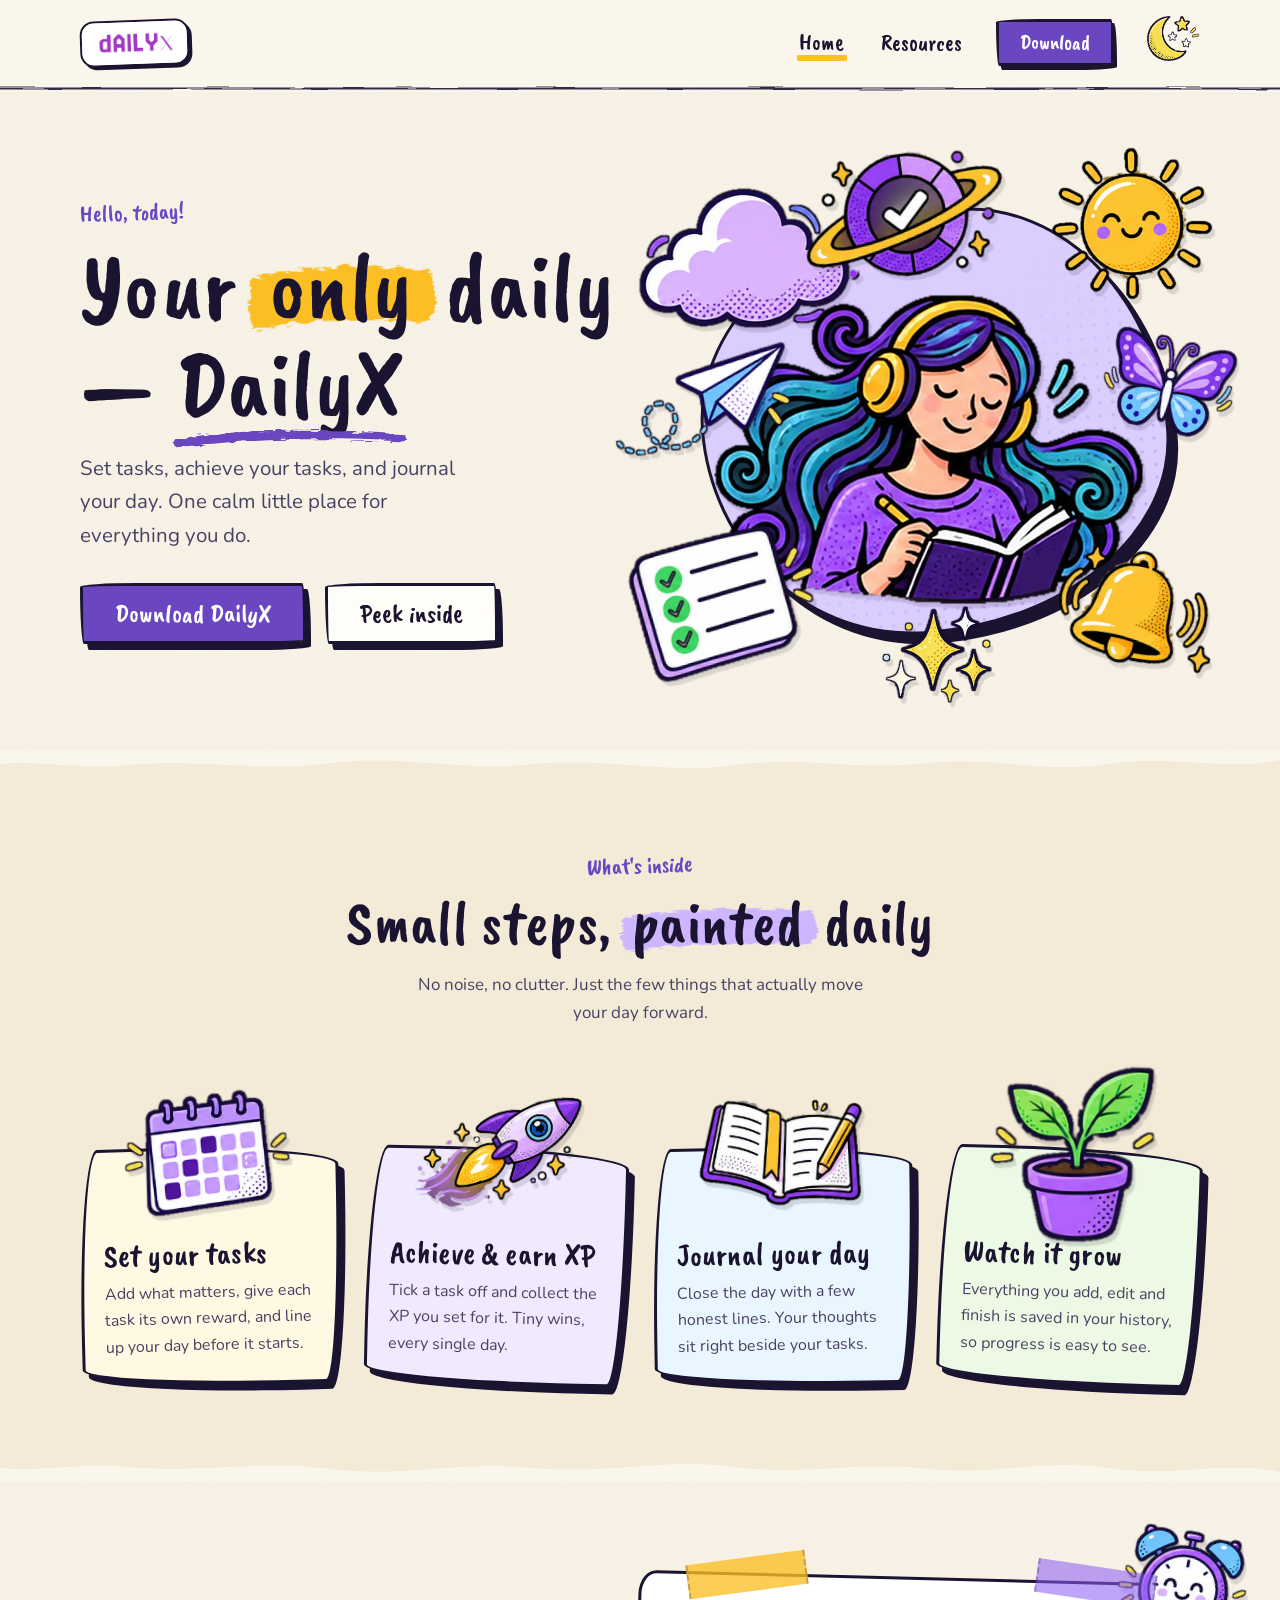
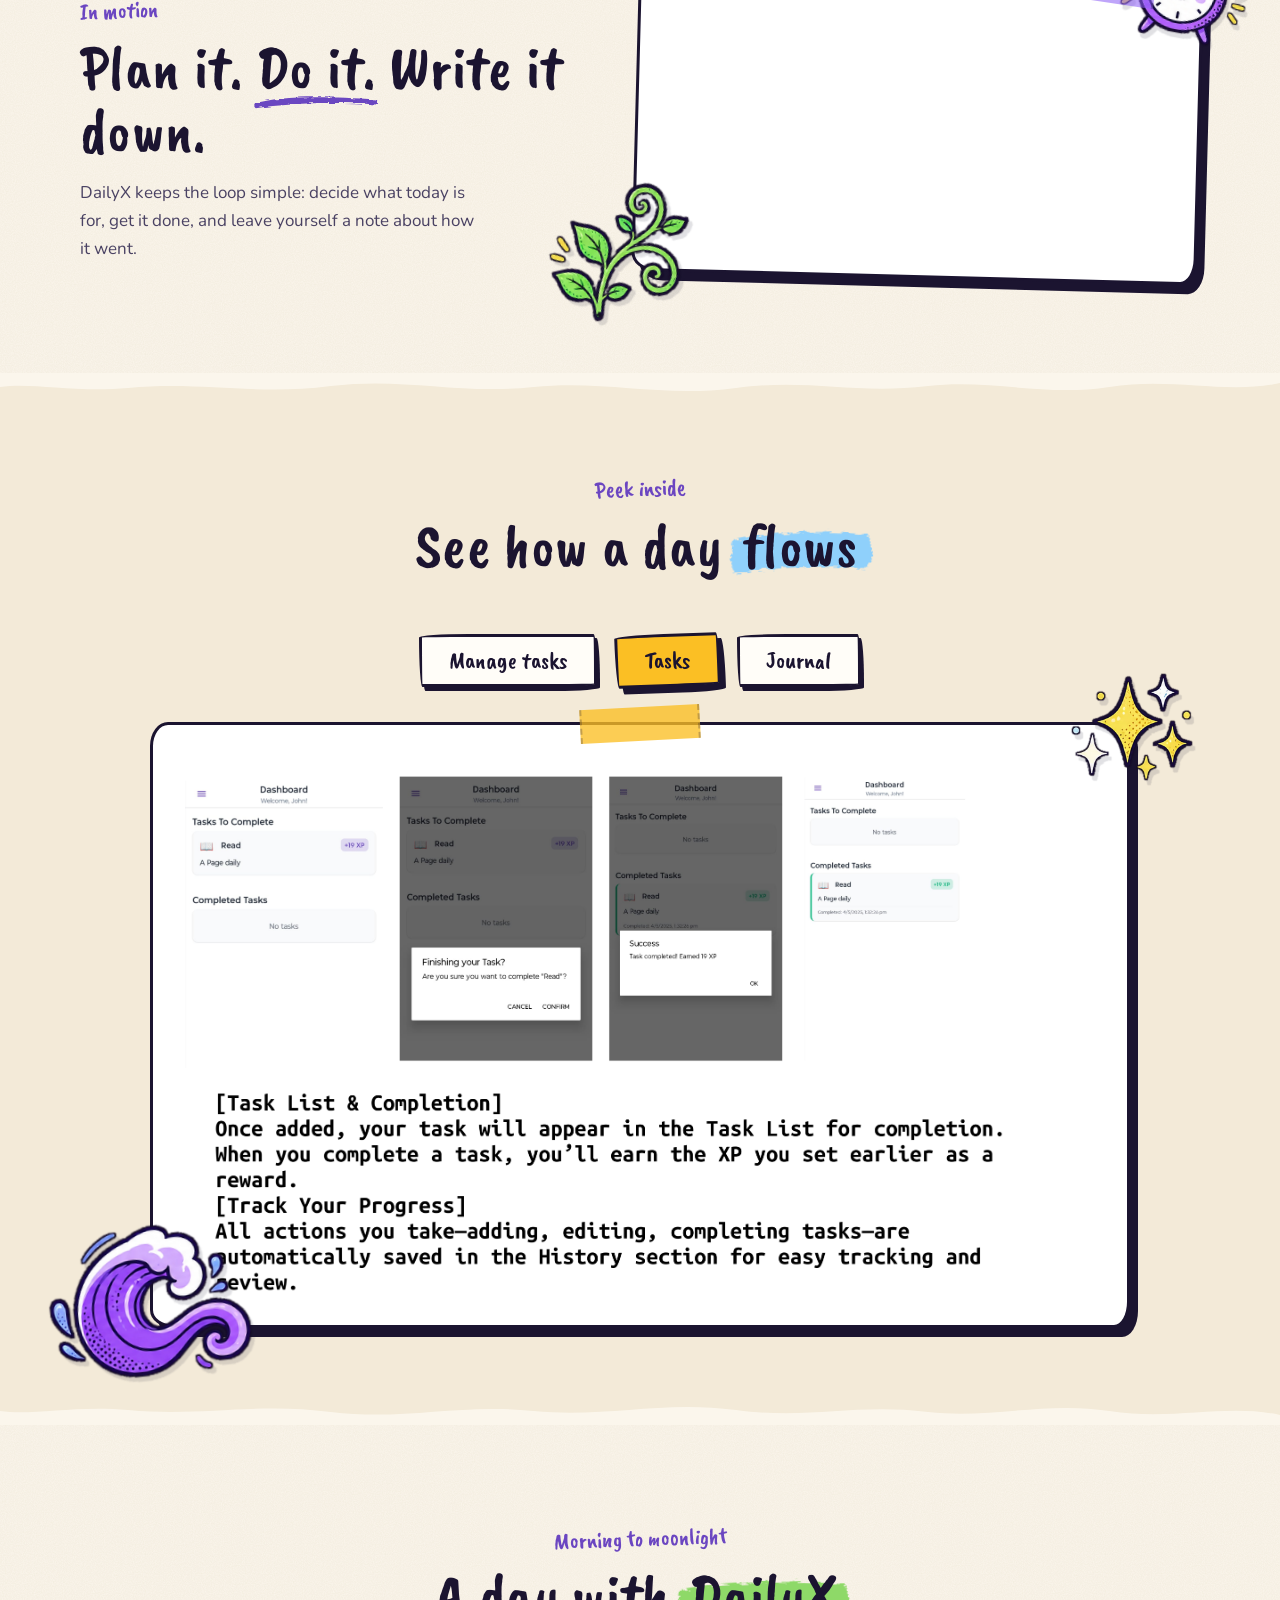
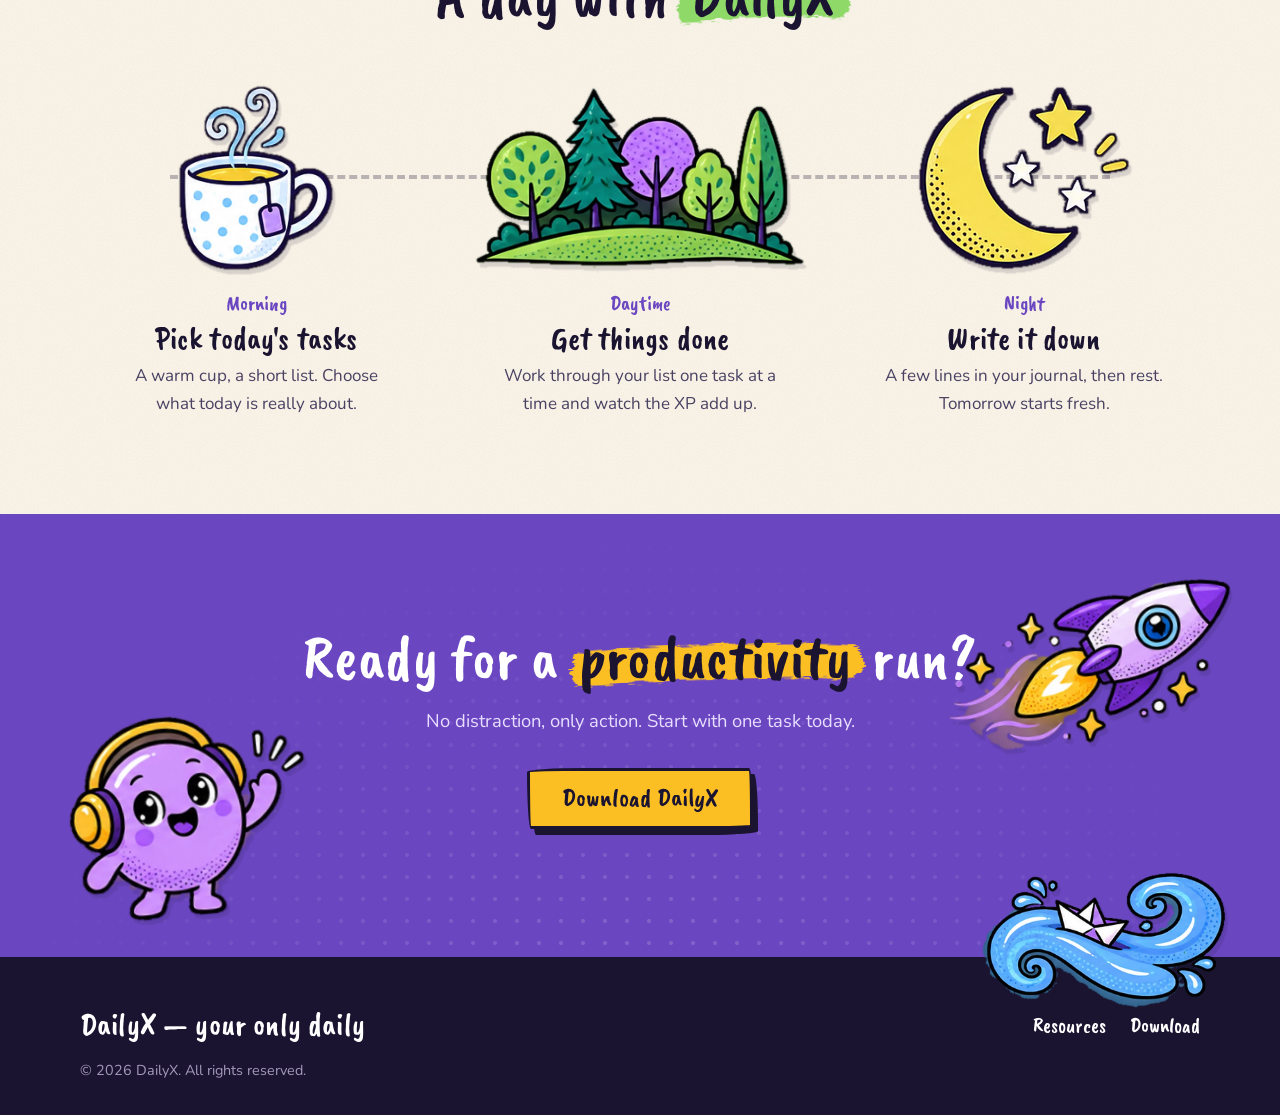
==== commit d5cf827e: "Add night mode, paint trail, draggable stickers and demo groundwork Work in progress: styles and scr" ====
--- a/index.html
+++ b/index.html
@@ -10,9 +10,9 @@
   <link rel="preconnect" href="https://fonts.gstatic.com" crossorigin />
   <link href="https://fonts.googleapis.com/css2?family=Caveat+Brush&family=Nunito:wght@400;600;700;800&display=swap" rel="stylesheet" />
   <link rel="stylesheet" href="assets/site.css" />
-  <script>document.documentElement.classList.add('js');</script>
+  <script>document.documentElement.classList.add('js');try{if(localStorage.getItem('dailyx-theme')==='night')document.documentElement.setAttribute('data-theme','night')}catch(e){}</script>
 </head>
-<body>
+<body data-paint>
   <header class="site-header">
     <div class="wrap">
       <a class="logo-link" href="index.html" aria-label="DailyX home"><img src="assets/DailyX.png" alt="DailyX" class="logo" /></a>
--- a/assets/site.css
+++ b/assets/site.css
@@ -4,7 +4,11 @@
   --paper-deep: #f3ead8;
   --card: #fffdf8;
   --ink: #1b1430;
-  --ink-soft: #4a4263;
+  --text: #1b1430;
+  --soft: #4a4263;
+  --accent: #6b46c1;
+  --tint: #f3ead8;
+  --line: #1b1430;
   --purple: #6b46c1;
   --violet: #8b5cf6;
   --lilac: #dccdff;
@@ -24,15 +28,16 @@
   font-family: var(--body);
   font-size: 1.0625rem;
   line-height: 1.65;
-  color: var(--ink);
+  color: var(--text);
   background-color: var(--paper);
+  transition: background-color .5s ease, color .5s ease;
   /* paper grain */
   background-image: url("data:image/svg+xml,%3Csvg xmlns='http://www.w3.org/2000/svg' width='240' height='240'%3E%3Cfilter id='n'%3E%3CfeTurbulence type='fractalNoise' baseFrequency='.9' numOctaves='2' stitchTiles='stitch'/%3E%3CfeColorMatrix values='0 0 0 0 .35 0 0 0 0 .25 0 0 0 0 .1 0 0 0 .09 0'/%3E%3C/filter%3E%3Crect width='240' height='240' filter='url(%23n)'/%3E%3C/svg%3E");
   overflow-x: clip;
 }
 
 img, video { max-width: 100%; display: block; }
-a { color: var(--purple); }
+a { color: var(--accent); }
 
 .wrap { width: min(1120px, 100% - 2.5rem); margin-inline: auto; }
 
@@ -42,7 +47,7 @@
   font-weight: 400;
   line-height: 1.02;
   letter-spacing: 0.005em;
-  color: var(--ink);
+  color: var(--text);
 }
 h1 { font-size: clamp(3rem, 8.2vw, 6rem); }
 h2 { font-size: clamp(2.3rem, 5.4vw, 3.9rem); }
@@ -90,12 +95,12 @@
 .eyebrow {
   font-family: var(--brush);
   font-size: 1.45rem;
-  color: var(--purple);
+  color: var(--accent);
   display: inline-block;
   transform: rotate(-2deg);
   margin-bottom: 0.35rem;
 }
-.lede { font-size: clamp(1.1rem, 1.6vw, 1.3rem); color: var(--ink-soft); max-width: 34ch; }
+.lede { font-size: clamp(1.1rem, 1.6vw, 1.3rem); color: var(--soft); max-width: 34ch; }
 
 /* ---------- header ---------- */
 .site-header {
@@ -111,7 +116,9 @@
 }
 .site-header::after {
   content: ''; display: block; height: 7px;
-  background: url("data:image/svg+xml,%3Csvg xmlns='http://www.w3.org/2000/svg' viewBox='0 0 1200 14' preserveAspectRatio='none'%3E%3Cfilter id='r' x='0' y='-100%25' width='100%25' height='300%25'%3E%3CfeTurbulence type='fractalNoise' baseFrequency='.02 .4' numOctaves='2' seed='3'/%3E%3CfeDisplacementMap in='SourceGraphic' scale='6'/%3E%3C/filter%3E%3Cpath filter='url(%23r)' fill='%231b1430' d='M0 5 H1200 V9 H0Z'/%3E%3C/svg%3E") center / 100% 100% no-repeat;
+  background: var(--line);
+  -webkit-mask: url("data:image/svg+xml,%3Csvg xmlns='http://www.w3.org/2000/svg' viewBox='0 0 1200 14' preserveAspectRatio='none'%3E%3Cfilter id='r' x='0' y='-100%25' width='100%25' height='300%25'%3E%3CfeTurbulence type='fractalNoise' baseFrequency='.02 .4' numOctaves='2' seed='3'/%3E%3CfeDisplacementMap in='SourceGraphic' scale='6'/%3E%3C/filter%3E%3Cpath filter='url(%23r)' fill='%231b1430' d='M0 5 H1200 V9 H0Z'/%3E%3C/svg%3E") center / 100% 100% no-repeat;
+  mask: url("data:image/svg+xml,%3Csvg xmlns='http://www.w3.org/2000/svg' viewBox='0 0 1200 14' preserveAspectRatio='none'%3E%3Cfilter id='r' x='0' y='-100%25' width='100%25' height='300%25'%3E%3CfeTurbulence type='fractalNoise' baseFrequency='.02 .4' numOctaves='2' seed='3'/%3E%3CfeDisplacementMap in='SourceGraphic' scale='6'/%3E%3C/filter%3E%3Cpath filter='url(%23r)' fill='%231b1430' d='M0 5 H1200 V9 H0Z'/%3E%3C/svg%3E") center / 100% 100% no-repeat;
   opacity: .9;
 }
 .logo-link { display: inline-block; transform: rotate(-2deg); transition: transform .25s; }
@@ -119,7 +126,7 @@
 .logo { height: 46px; width: auto; border: 2.5px solid var(--ink); border-radius: 14px; box-shadow: 3px 3px 0 var(--ink); background: #fff; }
 .site-nav ul { list-style: none; display: flex; align-items: center; gap: clamp(0.9rem, 3vw, 2rem); }
 .site-nav a {
-  font-family: var(--brush); font-size: 1.45rem; color: var(--ink); text-decoration: none;
+  font-family: var(--brush); font-size: 1.45rem; color: var(--text); text-decoration: none;
   position: relative; padding: 0 0.1em;
 }
 .site-nav a.btn { color: #fff; padding: 0.45em 1em 0.5em; }
@@ -196,13 +203,15 @@
 section { position: relative; }
 .section { padding: clamp(3rem, 8vw, 6rem) 0; }
 .section-head { text-align: center; margin-bottom: clamp(2rem, 5vw, 3.5rem); position: relative; }
-.section-head p { color: var(--ink-soft); max-width: 46ch; margin: 1rem auto 0; }
-
-.tint { background: var(--paper-deep); }
+.section-head p { color: var(--soft); max-width: 46ch; margin: 1rem auto 0; }
+
+.tint { background: var(--tint); transition: background-color .5s ease; }
 .torn-top, .torn-bottom { position: relative; }
 .torn-top::before, .torn-bottom::after {
   content: ''; position: absolute; left: 0; right: 0; height: 26px; z-index: 2;
-  background: url("data:image/svg+xml,%3Csvg xmlns='http://www.w3.org/2000/svg' viewBox='0 0 1200 26' preserveAspectRatio='none'%3E%3Cpath fill='%23fbf6ec' d='M0 0H1200V10C1150 22 1100 4 1040 14C980 24 930 6 870 13C800 22 760 5 690 15C620 25 570 7 500 14C430 22 380 4 310 13C240 23 190 8 120 15C70 20 30 9 0 14Z'/%3E%3C/svg%3E") center / 100% 100% no-repeat;
+  background: var(--paper); transition: background-color .5s ease;
+  -webkit-mask: url("data:image/svg+xml,%3Csvg xmlns='http://www.w3.org/2000/svg' viewBox='0 0 1200 26' preserveAspectRatio='none'%3E%3Cpath fill='%23fbf6ec' d='M0 0H1200V10C1150 22 1100 4 1040 14C980 24 930 6 870 13C800 22 760 5 690 15C620 25 570 7 500 14C430 22 380 4 310 13C240 23 190 8 120 15C70 20 30 9 0 14Z'/%3E%3C/svg%3E") center / 100% 100% no-repeat;
+  mask: url("data:image/svg+xml,%3Csvg xmlns='http://www.w3.org/2000/svg' viewBox='0 0 1200 26' preserveAspectRatio='none'%3E%3Cpath fill='%23fbf6ec' d='M0 0H1200V10C1150 22 1100 4 1040 14C980 24 930 6 870 13C800 22 760 5 690 15C620 25 570 7 500 14C430 22 380 4 310 13C240 23 190 8 120 15C70 20 30 9 0 14Z'/%3E%3C/svg%3E") center / 100% 100% no-repeat;
 }
 .torn-top::before { top: -1px; }
 .torn-bottom::after { bottom: -1px; transform: scaleY(-1); }
@@ -229,7 +238,7 @@
 }
 .card:hover img.art { transform: scale(1.1) rotate(-5deg); }
 .card h3 { margin-bottom: 0.45rem; }
-.card p { color: var(--ink-soft); font-size: 1rem; }
+.card p { color: var(--soft); font-size: 1rem; }
 .card:nth-child(1) { background: #fff8e3; }
 .card:nth-child(2) { background: #f1eaff; }
 .card:nth-child(3) { background: #e9f6ff; }
@@ -278,12 +287,12 @@
 .moment .pic { z-index: 1; height: 190px; display: flex; align-items: center; justify-content: center; margin-bottom: 0.8rem; position: relative; }
 .moment .pic img { max-height: 100%; width: auto; filter: drop-shadow(3px 5px 0 rgba(27, 20, 48, .14)); }
 .moment .pic img.side { position: absolute; width: 34%; right: 2%; bottom: -4%; }
-.moment .when { font-family: var(--brush); font-size: 1.3rem; color: var(--purple); }
-.moment p { color: var(--ink-soft); max-width: 28ch; margin: 0.4rem auto 0; }
+.moment .when { font-family: var(--brush); font-size: 1.3rem; color: var(--accent); }
+.moment p { color: var(--soft); max-width: 28ch; margin: 0.4rem auto 0; }
 
 /* ---------- video ---------- */
 .split { display: grid; grid-template-columns: 1fr 1.15fr; gap: clamp(1.5rem, 5vw, 4rem); align-items: center; }
-.split p { color: var(--ink-soft); margin-top: 1rem; max-width: 40ch; }
+.split p { color: var(--soft); margin-top: 1rem; max-width: 40ch; }
 
 /* ---------- call to action ---------- */
 .cta {
@@ -327,7 +336,7 @@
   font-family: var(--brush); font-size: 1.9rem; line-height: 2.6rem; width: 2.6rem; text-align: center;
   background: var(--amber); border: 3px solid var(--ink); border-radius: 50% 46% 52% 48%; rotate: -6deg;
 }
-.steps p { color: var(--ink-soft); font-size: 1rem; margin-top: 0.3rem; }
+.steps p { color: var(--soft); font-size: 1rem; margin-top: 0.3rem; }
 .photo { border-radius: 50% 46% 52% 48% / 48% 52% 46% 50%; border: 3px solid var(--ink); box-shadow: 8px 9px 0 var(--ink); background: #fff; }
 
 /* ---------- resources / blog ---------- */
@@ -342,8 +351,8 @@
 .post .thumb { height: 200px; width: 100%; object-fit: cover; border-bottom: 3px solid var(--ink); background: #fff; }
 .post .thumb.contain { object-fit: contain; padding: 1.5rem; }
 .post .body { padding: 1.2rem 1.3rem 1.4rem; display: flex; flex-direction: column; gap: 0.6rem; flex: 1; }
-.post p { color: var(--ink-soft); font-size: 1rem; }
-.post .more { font-family: var(--brush); font-size: 1.35rem; color: var(--purple); margin-top: auto; }
+.post p { color: var(--soft); font-size: 1rem; }
+.post .more { font-family: var(--brush); font-size: 1.35rem; color: var(--accent); margin-top: auto; }
 .quote {
   font-family: var(--brush); font-size: clamp(1.7rem, 3.4vw, 2.5rem); line-height: 1.15; text-align: center;
   max-width: 22ch; margin: 0 auto; position: relative;
@@ -394,3 +403,208 @@
   .js .reveal { opacity: 1; translate: 0 0; }
   html { scroll-behavior: auto; }
 }
+
+/* =====================================================================
+   Night mode — flip the sun for the moon
+   ===================================================================== */
+[data-theme='night'] {
+  --paper: #1d1638;
+  --tint: #251c4a;
+  --text: #f6f0ff;
+  --soft: #cbbfe6;
+  --accent: #c2a8ff;
+  --line: #f6f0ff;
+  --ink: #0b0719;
+}
+[data-theme='night'] body {
+  background-image:
+    radial-gradient(1.6px 1.6px at 12% 18%, #fff 50%, transparent 52%),
+    radial-gradient(1.2px 1.2px at 78% 9%, #ffe9a8 50%, transparent 52%),
+    radial-gradient(1.4px 1.4px at 42% 62%, #fff 50%, transparent 52%),
+    radial-gradient(1px 1px at 91% 48%, #d9c8ff 50%, transparent 52%),
+    radial-gradient(1.3px 1.3px at 27% 86%, #fff 50%, transparent 52%),
+    radial-gradient(1px 1px at 63% 33%, #ffe9a8 50%, transparent 52%);
+  background-size: 420px 380px, 510px 430px, 380px 460px, 460px 520px, 540px 410px, 330px 350px;
+}
+/* light paper surfaces keep their dark ink text */
+.card, .frame, .steps li, .post, .tab-button, .btn.ghost, .demo, .note, .wall figure, .toast {
+  --text: #1b1430; --soft: #4a4263; --accent: #6b46c1; color: var(--text);
+}
+[data-theme='night'] .site-header { background: color-mix(in srgb, var(--paper) 86%, transparent); }
+[data-theme='night'] .scene .blob { background: #3b2a7a; }
+[data-theme='night'] .stroke::after { filter: brightness(1.7) saturate(.8); }
+[data-theme='night'] .sticker, [data-theme='night'] .card img.art, [data-theme='night'] .moment .pic img {
+  filter: drop-shadow(0 0 14px rgba(194, 168, 255, .28));
+}
+[data-theme='night'] .site-footer { background: #0b0719; }
+
+.theme-toggle {
+  width: 54px; height: 54px; padding: 0; border: 0; background: none; cursor: pointer; position: relative;
+  transition: transform .3s cubic-bezier(.3, 1.6, .5, 1);
+}
+.theme-toggle:hover { transform: rotate(-12deg) scale(1.12); }
+.theme-toggle img { position: absolute; inset: 0; width: 100%; height: 100%; object-fit: contain; transition: opacity .35s, transform .5s cubic-bezier(.3, 1.5, .5, 1); }
+.theme-toggle .to-day { opacity: 0; transform: rotate(-90deg) scale(.4); }
+[data-theme='night'] .theme-toggle .to-night { opacity: 0; transform: rotate(90deg) scale(.4); }
+[data-theme='night'] .theme-toggle .to-day { opacity: 1; transform: none; }
+
+/* =====================================================================
+   Painted bits
+   ===================================================================== */
+/* reading progress: a brush stroke across the top */
+.progress {
+  position: fixed; left: 0; top: 0; height: 7px; width: 100%; z-index: 60; pointer-events: none;
+  background: linear-gradient(90deg, var(--amber), var(--violet), var(--sky));
+  transform-origin: 0 50%; transform: scaleX(var(--p, 0));
+  border-radius: 0 8px 12px 0 / 0 6px 9px 0;
+}
+/* pointer paint trail */
+#paint { position: fixed; inset: 0; width: 100%; height: 100%; z-index: 40; pointer-events: none; mix-blend-mode: multiply; }
+[data-theme='night'] #paint { mix-blend-mode: screen; }
+
+/* headings get painted in */
+.js .paint { clip-path: inset(-20% 102% -30% -4%); }
+.js .in .paint, .js .paint.in { clip-path: inset(-20% -6% -30% -4%); transition: clip-path 1s cubic-bezier(.65, 0, .25, 1) var(--paint-delay, .05s); }
+.js .paint .swash::before, .js .paint .stroke::after { scale: 0 1; transform-origin: 0 50%; }
+.js .in .paint .swash::before, .js .paint.in .swash::before,
+.js .in .paint .stroke::after, .js .paint.in .stroke::after { scale: 1 1; transition: scale .6s cubic-bezier(.3, 1, .4, 1) calc(var(--paint-delay, .05s) + .55s); }
+
+/* draggable stickers */
+.grab { pointer-events: auto; cursor: grab; touch-action: none; transition: scale .2s; }
+.grab:hover { scale: 1.06; }
+.grab.held { cursor: grabbing; scale: 1.14; animation-play-state: paused; z-index: 5; filter: drop-shadow(10px 16px 0 rgba(27, 20, 48, .18)); }
+.hint {
+  position: absolute; right: 2%; bottom: -9%; font-family: var(--brush); font-size: 1.25rem; color: var(--accent); rotate: -4deg;
+  pointer-events: none; white-space: nowrap;
+}
+
+/* burst particles */
+.bit { position: fixed; z-index: 70; pointer-events: none; width: 34px; height: 34px; margin: -17px 0 0 -17px; background: center / contain no-repeat; will-change: transform, opacity; }
+
+/* =====================================================================
+   Marquee ribbon
+   ===================================================================== */
+.ribbon {
+  background: var(--amber); color: #1b1430; border-block: 3px solid var(--ink);
+  rotate: -1.6deg; margin: 2.2rem -2rem; overflow: hidden; position: relative; z-index: 3;
+  box-shadow: 0 7px 0 var(--ink);
+}
+.ribbon.violet { background: var(--violet); color: #fff; rotate: 1.4deg; }
+.ribbon .track { display: flex; width: max-content; animation: slide 36s linear infinite; }
+.ribbon.violet .track { animation-direction: reverse; }
+.ribbon:hover .track { animation-play-state: paused; }
+.ribbon .set { display: flex; align-items: center; gap: 1.6rem; padding: 0.5rem 0.8rem; flex-shrink: 0; }
+.ribbon span { font-family: var(--brush); font-size: clamp(1.7rem, 3.4vw, 2.5rem); line-height: 1; white-space: nowrap; }
+.ribbon img { height: clamp(44px, 6vw, 64px); width: auto; }
+@keyframes slide { to { transform: translateX(-50%); } }
+
+/* =====================================================================
+   Try it — a tiny working DailyX
+   ===================================================================== */
+.try { display: grid; grid-template-columns: 1.1fr 0.9fr; gap: clamp(1.5rem, 4vw, 3rem); align-items: start; }
+.demo {
+  background: var(--card); border: 3px solid var(--ink); border-radius: 22px 30px 20px 28px / 28px 20px 30px 22px;
+  box-shadow: 8px 9px 0 var(--ink); padding: clamp(1.1rem, 3vw, 1.8rem); position: relative;
+}
+.demo-top { display: flex; align-items: center; justify-content: space-between; gap: 1rem; margin-bottom: 1rem; }
+.xp-pill {
+  font-family: var(--brush); font-size: 1.5rem; line-height: 1; background: var(--lilac); border: 3px solid var(--ink);
+  border-radius: var(--wobble); padding: 0.3em 0.8em 0.35em; white-space: nowrap; transition: transform .3s cubic-bezier(.3, 1.8, .5, 1);
+}
+.xp-pill.bump { transform: scale(1.22) rotate(-5deg); background: var(--amber); }
+.tasks { list-style: none; display: grid; gap: 0.7rem; }
+.task {
+  display: flex; align-items: center; gap: 0.8rem; background: #fff; border: 2.5px solid var(--ink);
+  border-radius: 14px 18px 13px 17px / 17px 13px 18px 14px; padding: 0.6rem 0.8rem; cursor: pointer;
+  transition: transform .2s, background .3s, opacity .3s; animation: pop .4s cubic-bezier(.3, 1.4, .5, 1);
+}
+.task:hover { transform: translateX(4px) rotate(-.4deg); }
+.task .box {
+  flex: none; width: 30px; height: 30px; border: 3px solid var(--ink); border-radius: 9px 11px 8px 12px; background: #fff;
+  display: grid; place-items: center; transition: background .25s, transform .3s cubic-bezier(.3, 1.8, .5, 1);
+}
+.task .box svg { width: 20px; height: 20px; stroke: #fff; stroke-width: 4.5; fill: none; stroke-linecap: round; stroke-linejoin: round; stroke-dasharray: 30; stroke-dashoffset: 30; transition: stroke-dashoffset .35s ease .05s; }
+.task.done .box { background: #3fbf5f; transform: rotate(-8deg) scale(1.08); }
+.task.done .box svg { stroke-dashoffset: 0; }
+.task .name { flex: 1; font-weight: 700; position: relative; }
+.task.done { background: #eefbe9; }
+.task.done .name { color: #6d6785; text-decoration: line-through; text-decoration-thickness: 3px; text-decoration-color: var(--violet); }
+.task .xp { font-family: var(--brush); font-size: 1.15rem; background: var(--lilac); border-radius: 999px; padding: 0.05em 0.6em 0.1em; white-space: nowrap; }
+.task.done .xp { background: #bdf0c6; }
+.task .del { border: 0; background: none; font-size: 1.2rem; line-height: 1; cursor: pointer; opacity: .35; padding: 0.2rem; color: inherit; }
+.task .del:hover { opacity: 1; }
+.add { display: flex; gap: 0.6rem; margin-top: 1rem; flex-wrap: wrap; }
+.add input, .note textarea {
+  font: inherit; color: #1b1430; background: #fff; border: 2.5px solid var(--ink);
+  border-radius: 14px 18px 13px 17px / 17px 13px 18px 14px; padding: 0.55rem 0.8rem; min-width: 0;
+}
+.add input[type='text'] { flex: 1 1 150px; }
+.add input[type='number'] { width: 5.2rem; }
+.add .btn { font-size: 1.25rem; box-shadow: 3px 4px 0 var(--ink); }
+.demo-foot { display: flex; justify-content: space-between; align-items: center; gap: 1rem; margin-top: 1rem; font-size: 0.92rem; color: var(--soft); }
+.demo-foot button { font: inherit; color: var(--accent); background: none; border: 0; cursor: pointer; text-decoration: underline; }
+.ring { position: relative; width: min(250px, 70%); margin: 0 auto 1rem; aspect-ratio: 1; }
+.ring svg { width: 100%; height: 100%; rotate: -90deg; overflow: visible; }
+.ring circle { fill: none; stroke-width: 15; stroke-linecap: round; }
+.ring .bg { stroke: color-mix(in srgb, var(--violet) 22%, transparent); }
+.ring .fg { stroke: var(--violet); stroke-dasharray: 100; stroke-dashoffset: calc(100 - var(--pct, 0)); transition: stroke-dashoffset .7s cubic-bezier(.3, 1.3, .5, 1), stroke .4s; }
+.ring.full .fg { stroke: #3fbf5f; }
+.ring .face { position: absolute; inset: 15%; width: 70%; height: 70%; object-fit: contain; transition: transform .4s cubic-bezier(.3, 1.8, .5, 1); }
+.ring.cheer .face { transform: translateY(-14px) rotate(-8deg) scale(1.1); }
+.ring-label { text-align: center; font-family: var(--brush); font-size: 1.7rem; line-height: 1.1; }
+.ring-label small { display: block; font-family: var(--body); font-size: 0.95rem; color: var(--soft); margin-top: 0.3rem; }
+.note {
+  margin-top: 1.4rem; background: #fff8e3; border: 3px solid var(--ink); border-radius: var(--wobble-2);
+  box-shadow: 5px 6px 0 var(--ink); padding: 1rem 1.1rem 1.1rem; rotate: 1.2deg; position: relative;
+}
+.note label { font-family: var(--brush); font-size: 1.4rem; display: block; margin-bottom: 0.4rem; }
+.note textarea {
+  width: 100%; min-height: 5.4rem; resize: vertical; font-family: var(--brush); font-size: 1.3rem; line-height: 1.7rem;
+  border: 0; border-radius: 0; padding: 0 0.2rem; background: repeating-linear-gradient(transparent 0 calc(1.7rem - 2px), rgba(107, 70, 193, .28) calc(1.7rem - 2px) 1.7rem);
+}
+.note textarea:focus { outline: none; }
+.toast {
+  position: fixed; left: 50%; bottom: 26px; z-index: 80; translate: -50% 140%; opacity: 0;
+  font-family: var(--brush); font-size: 1.5rem; line-height: 1.1; background: #fff; border: 3px solid var(--ink);
+  border-radius: var(--wobble); box-shadow: 5px 6px 0 var(--ink); padding: 0.55em 1.1em 0.6em; white-space: nowrap;
+  transition: translate .45s cubic-bezier(.3, 1.5, .5, 1), opacity .3s;
+}
+.toast.show { translate: -50% 0; opacity: 1; }
+
+/* =====================================================================
+   Sticker wall
+   ===================================================================== */
+.wall { display: grid; grid-template-columns: repeat(7, 1fr); gap: 1.1rem 0.9rem; }
+.wall figure {
+  background: var(--card); border: 3px solid var(--ink); border-radius: 18px 24px 16px 22px / 22px 16px 24px 18px;
+  box-shadow: 4px 5px 0 var(--ink); padding: 0.7rem 0.5rem 0.45rem; text-align: center; cursor: pointer; user-select: none;
+  rotate: var(--tilt, 0deg); transition: transform .3s cubic-bezier(.3, 1.7, .5, 1), box-shadow .2s, background .3s;
+}
+.wall figure:nth-child(4n+1) { background: #fff8e3; }
+.wall figure:nth-child(4n+2) { background: #f1eaff; }
+.wall figure:nth-child(4n+3) { background: #e9f6ff; }
+.wall figure:nth-child(4n+4) { background: #ecf9e4; }
+.wall figure:hover { transform: translateY(-8px) rotate(calc(var(--tilt, 0deg) * -2)) scale(1.06); box-shadow: 8px 11px 0 var(--ink); z-index: 2; }
+.wall figure:active, .wall figure.boing { transform: scale(.9) rotate(6deg); }
+.wall img { height: 84px; width: 100%; object-fit: contain; }
+.wall figcaption { font-family: var(--brush); font-size: 1.1rem; line-height: 1.1; margin-top: 0.3rem; }
+
+@media (max-width: 960px) {
+  .try { grid-template-columns: 1fr; }
+  .wall { grid-template-columns: repeat(4, 1fr); }
+  .hint { display: none; }
+}
+@media (max-width: 640px) {
+  .wall { grid-template-columns: repeat(3, 1fr); gap: 0.8rem 0.6rem; }
+  .wall img { height: 64px; }
+  .theme-toggle { width: 44px; height: 44px; }
+  .site-nav ul { gap: 0.7rem; }
+}
+@media (prefers-reduced-motion: reduce) {
+  .js .paint { clip-path: none; }
+  .js .paint .swash::before, .js .paint .stroke::after { scale: 1 1; }
+  #paint { display: none; }
+}
+
+/* soft cross-fade between pages */
+@view-transition { navigation: auto; }
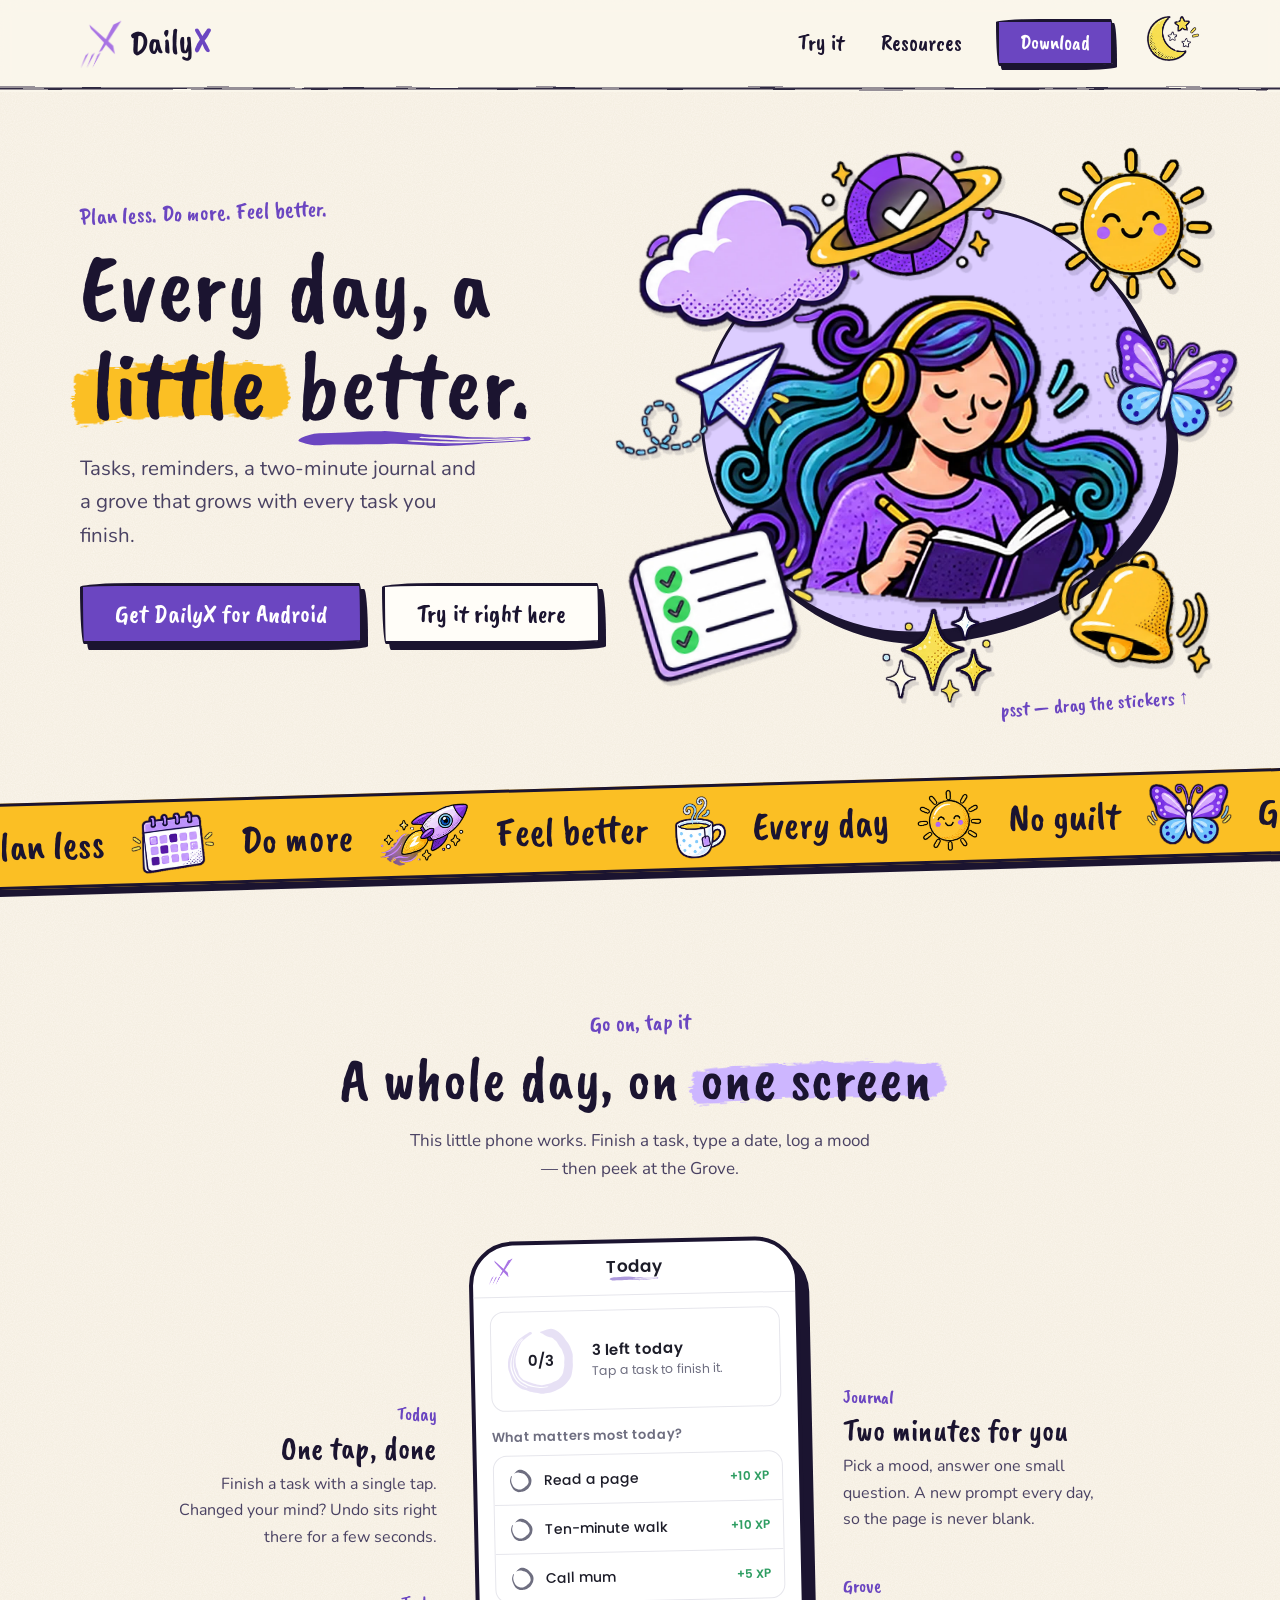
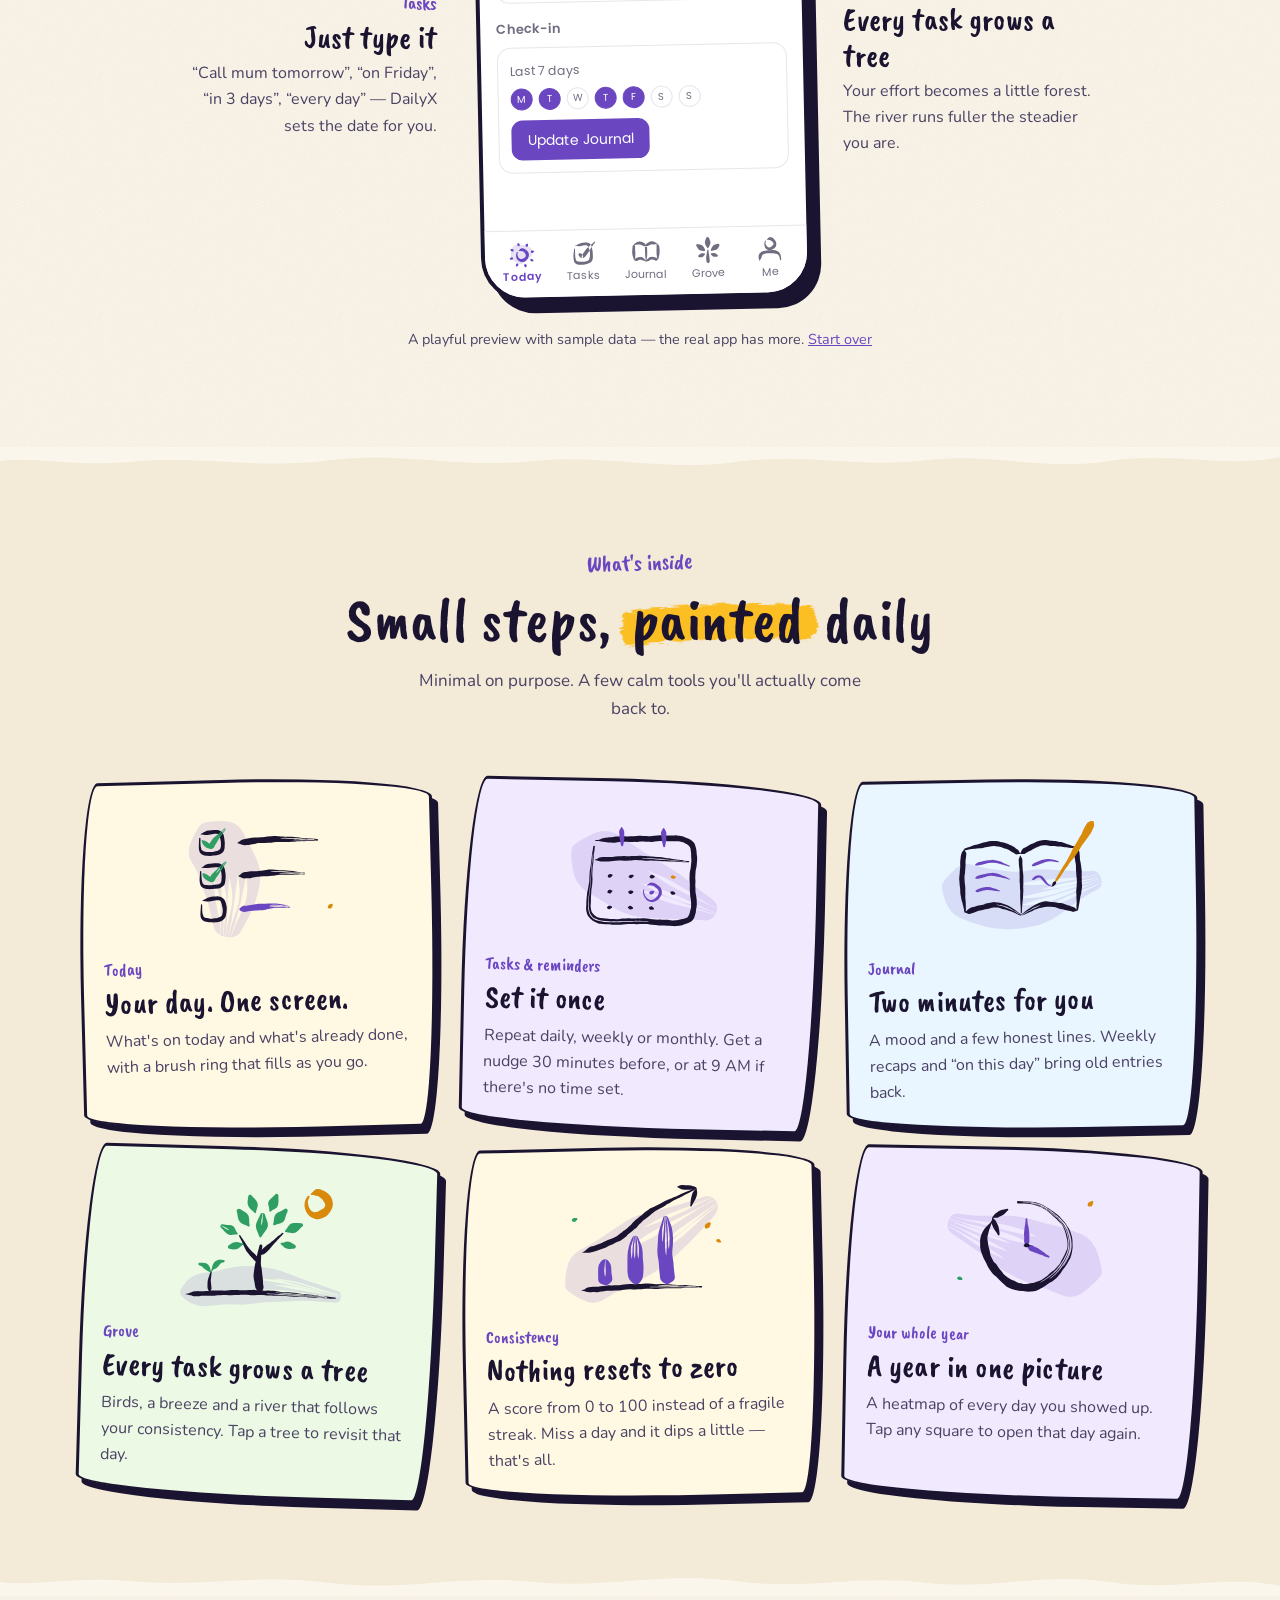
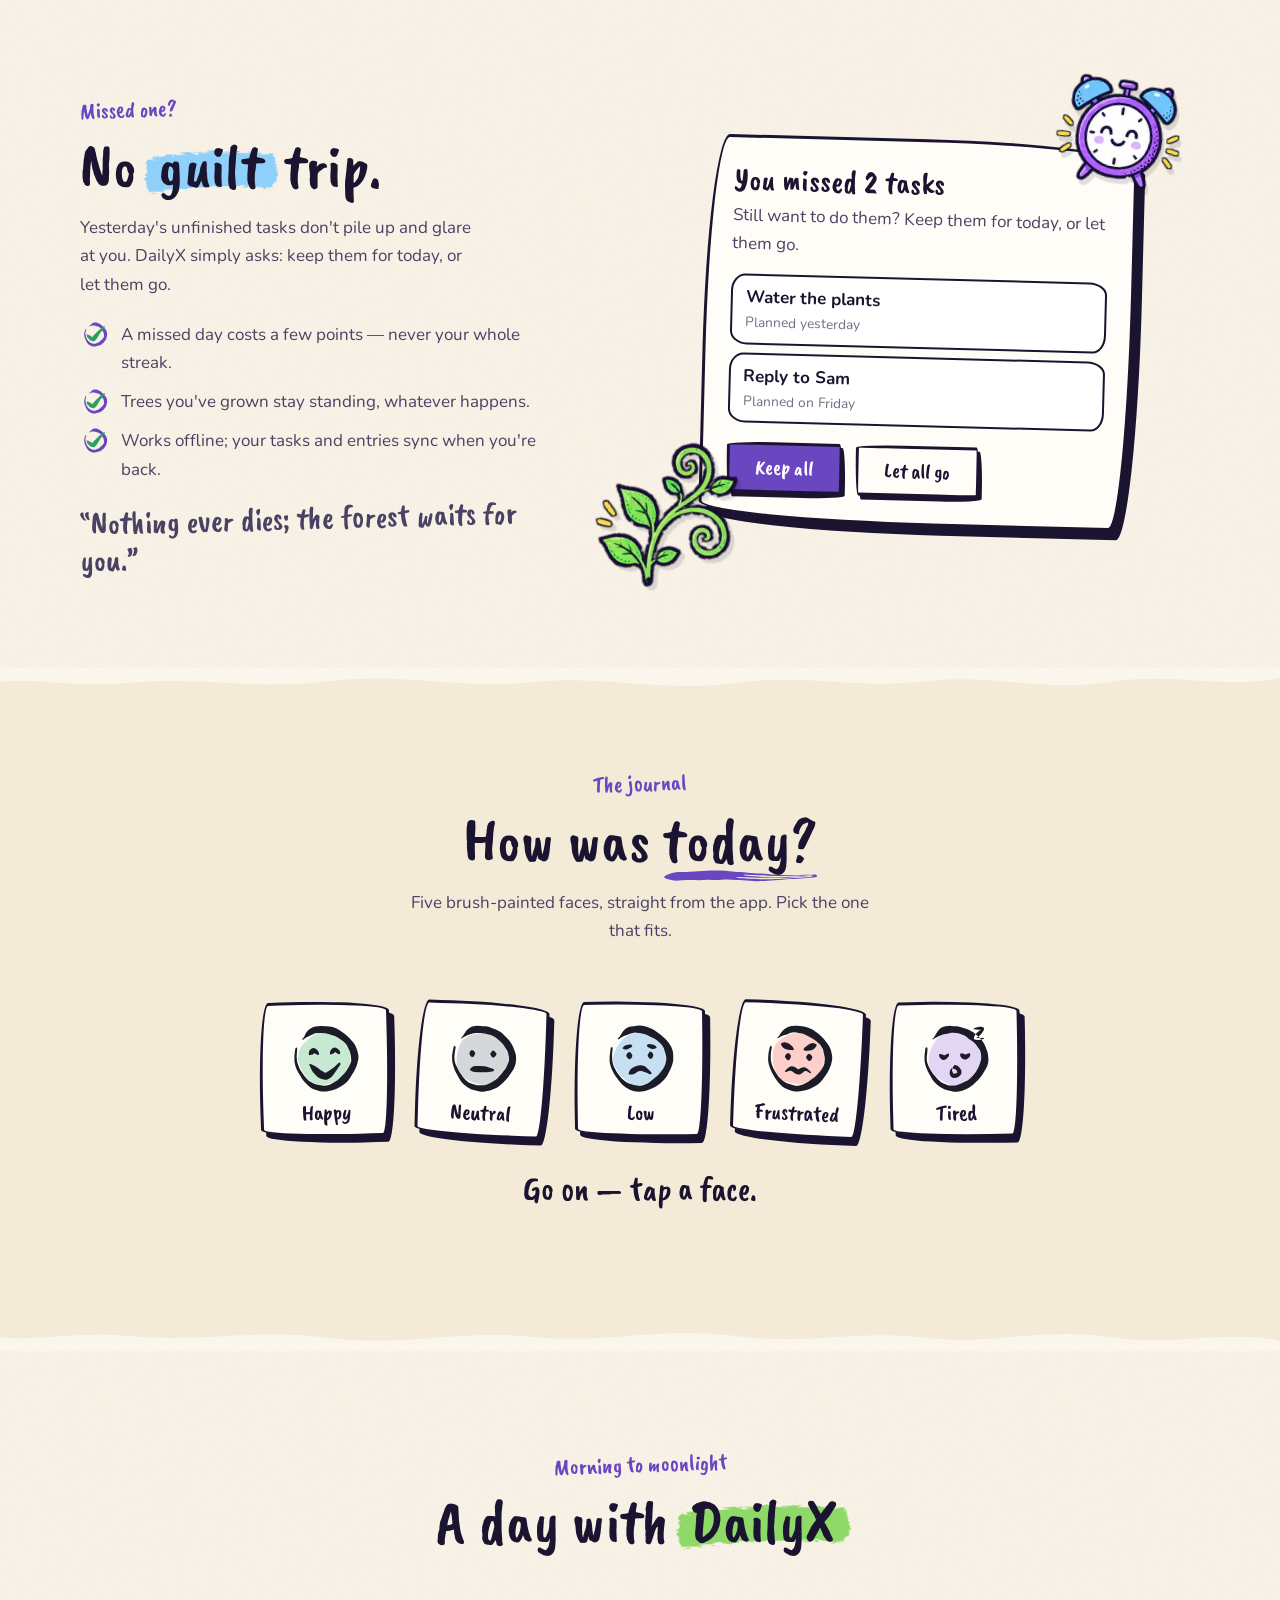
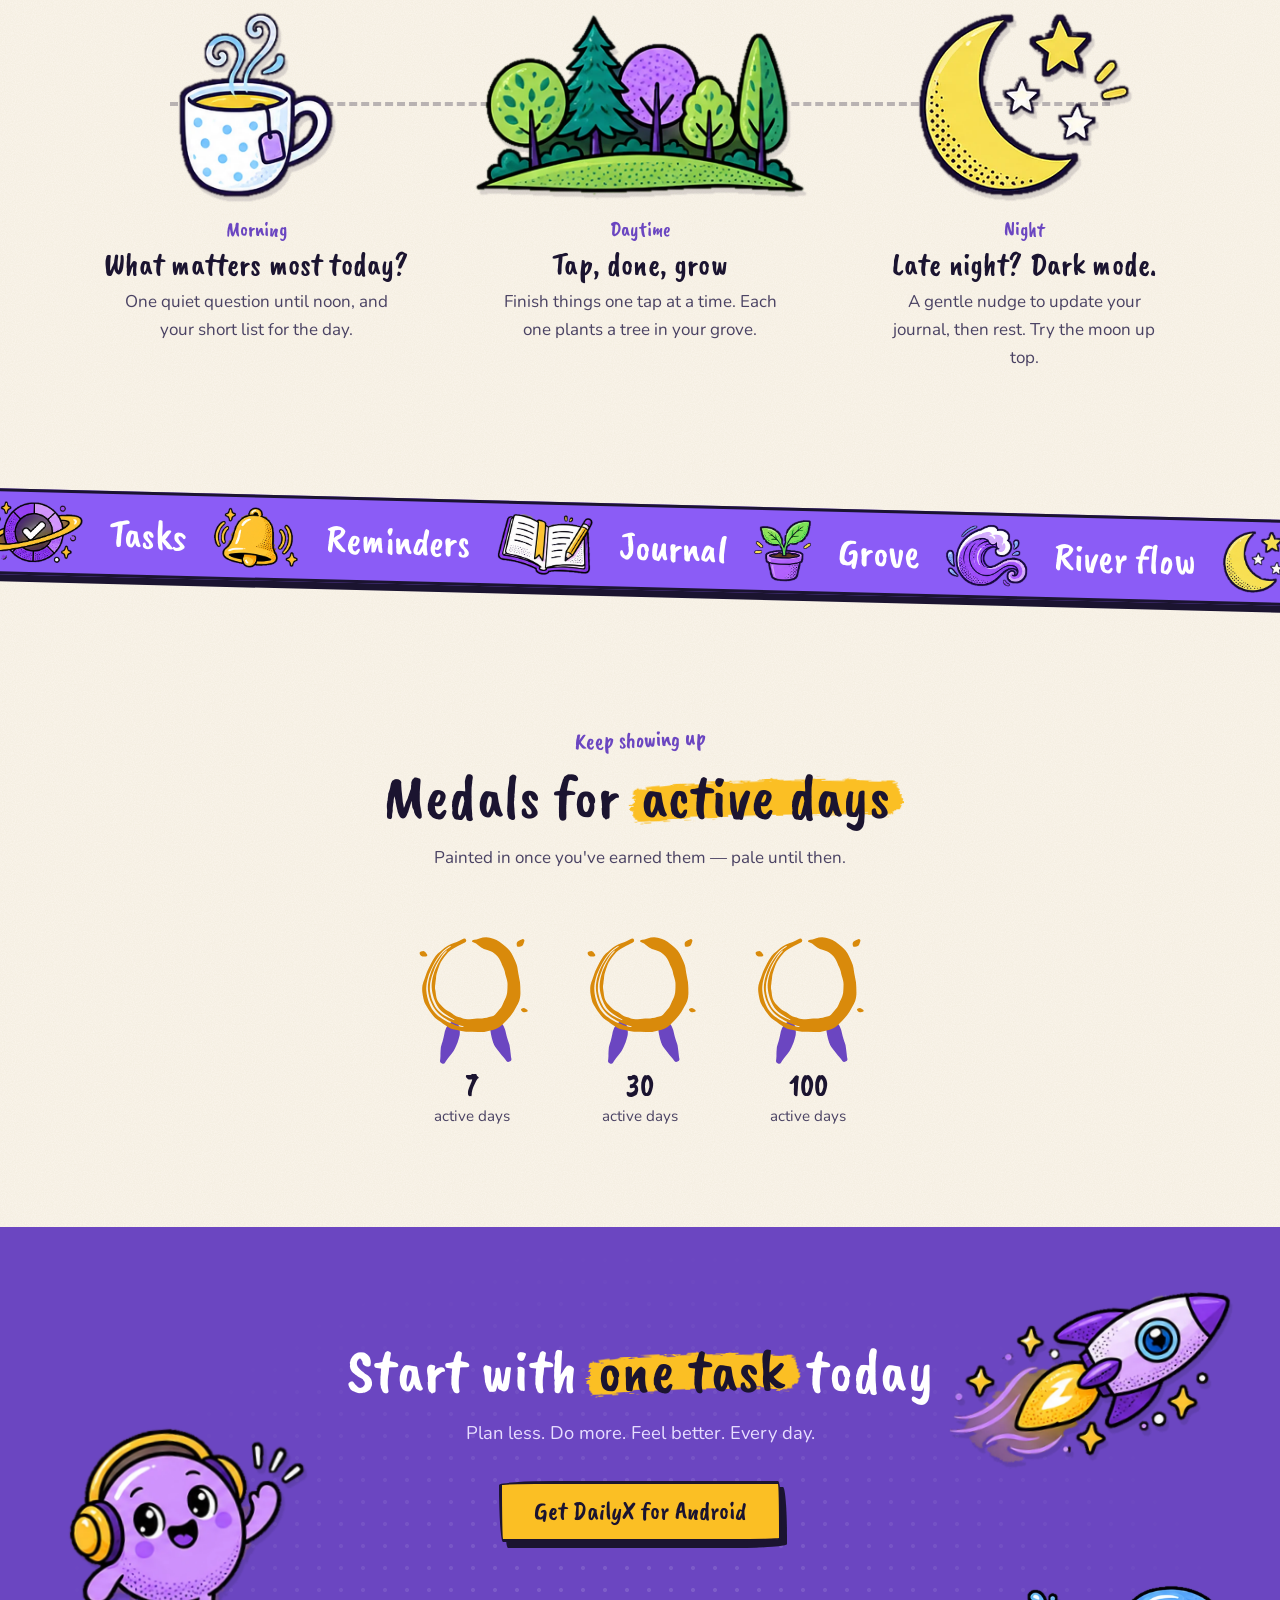
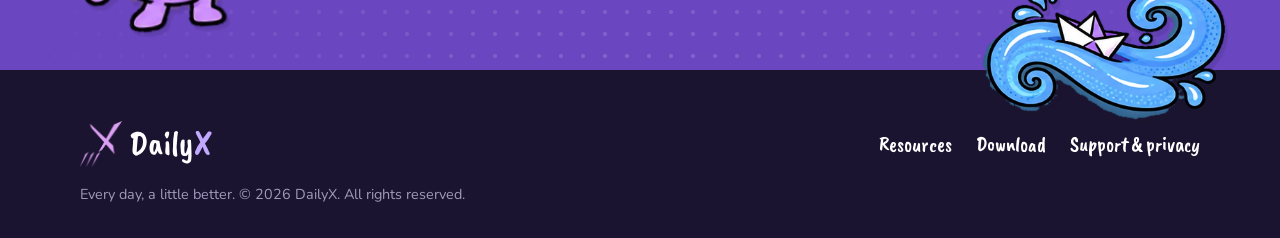
==== commit effe4558: "Bring in the real DailyX brand and an interactive app preview - X mark logo and favicon from the app" ====
--- a/index.html
+++ b/index.html
@@ -3,22 +3,22 @@
 <head>
   <meta charset="UTF-8" />
   <meta name="viewport" content="width=device-width, initial-scale=1.0" />
-  <title>DailyX | Your Only Daily</title>
-  <meta name="description" content="DailyX — set tasks, achieve them, and journal your day. One calm place for your everyday." />
-  <link rel="icon" href="assets/art/planet.webp" />
+  <title>DailyX | Every day, a little better</title>
+  <meta name="description" content="DailyX — tasks, reminders, a two-minute journal and a grove that grows with every task you finish. Plan less. Do more. Feel better." />
+  <link rel="icon" href="assets/favicon.png" />
   <link rel="preconnect" href="https://fonts.googleapis.com" />
   <link rel="preconnect" href="https://fonts.gstatic.com" crossorigin />
-  <link href="https://fonts.googleapis.com/css2?family=Caveat+Brush&family=Nunito:wght@400;600;700;800&display=swap" rel="stylesheet" />
+  <link href="https://fonts.googleapis.com/css2?family=Caveat+Brush&family=Nunito:wght@400;600;700;800&family=Poppins:wght@400;500;600;700&display=swap" rel="stylesheet" />
   <link rel="stylesheet" href="assets/site.css" />
   <script>document.documentElement.classList.add('js');try{if(localStorage.getItem('dailyx-theme')==='night')document.documentElement.setAttribute('data-theme','night')}catch(e){}</script>
 </head>
 <body data-paint>
   <header class="site-header">
     <div class="wrap">
-      <a class="logo-link" href="index.html" aria-label="DailyX home"><img src="assets/DailyX.png" alt="DailyX" class="logo" /></a>
+      <a class="brand" href="index.html" aria-label="DailyX home"><img src="assets/logo-mark.png" alt="" /><span>Daily<b>X</b></span></a>
       <nav class="site-nav" aria-label="Main">
         <ul>
-          <li><a href="index.html" aria-current="page">Home</a></li>
+          <li><a href="#try">Try it</a></li>
           <li><a href="resources.html">Resources</a></li>
           <li><a class="btn small" href="download.html">Download</a></li>
         </ul>
@@ -31,105 +31,226 @@
     <section class="hero">
       <div class="wrap">
         <div class="hero-copy">
-          <span class="eyebrow">Hello, today!</span>
-          <h1>Your <span class="swash">only</span> daily — <span class="stroke">DailyX</span></h1>
-          <p class="lede">Set tasks, achieve your tasks, and journal your day. One calm little place for everything you do.</p>
+          <span class="eyebrow">Plan less. Do more. Feel better.</span>
+          <h1 class="paint in">Every day, a <span class="swash">little</span> <span class="stroke">better.</span></h1>
+          <p class="lede">Tasks, reminders, a two-minute journal and a grove that grows with every task you finish.</p>
           <div class="hero-actions">
-            <a class="btn" href="download.html">Download DailyX</a>
-            <a class="btn ghost" href="#peek">Peek inside</a>
-          </div>
-        </div>
-
-        <div class="scene" data-parallax aria-hidden="true">
+            <a class="btn" href="download.html">Get DailyX for Android</a>
+            <a class="btn ghost" href="#try">Try it right here</a>
+          </div>
+        </div>
+
+        <div class="scene" data-parallax>
           <div class="blob"></div>
-          <img class="sticker drift" data-depth="0.25" src="assets/art/cloud.webp" alt="" style="left:-4%;top:4%;width:40%;--d:11s" />
-          <img class="sticker spin-slow" data-depth="0.5" src="assets/art/sun.webp" alt="" style="right:-3%;top:-4%;width:31%;--d:5s" />
-          <img class="sticker float" data-depth="0.7" src="assets/art/planet.webp" alt="" style="left:26%;top:-3%;width:39%;--r:-8deg;--d:7s" />
-          <img class="sticker" data-depth="0.35" src="assets/art/girl.webp" alt="" style="left:9%;top:24%;width:82%" />
-          <img class="sticker float" data-depth="0.9" src="assets/art/plane.webp" alt="" style="left:-9%;top:36%;width:34%;--r:-6deg;--d:6s;--delay:-2s" />
-          <img class="sticker sway" data-depth="0.8" src="assets/art/butterfly.webp" alt="" style="right:-5%;top:33%;width:25%;--r:12deg;--d:3.2s" />
-          <img class="sticker float" data-depth="1" src="assets/art/checklist.webp" alt="" style="left:-5%;bottom:0%;width:35%;--r:-9deg;--d:6.5s;--delay:-1s" />
-          <img class="sticker float" data-depth="1.1" src="assets/art/bell.webp" alt="" style="right:-4%;bottom:1%;width:31%;--r:10deg;--d:5.5s;--delay:-3s" />
-          <img class="sticker spin-slow" data-depth="0.6" src="assets/art/sparkles.webp" alt="" style="left:41%;bottom:-6%;width:21%;--d:3s" />
-        </div>
-      </div>
-    </section>
-
-    <!-- What you get -->
+          <img class="sticker drift grab" data-depth="0.25" src="assets/art/cloud.webp" alt="" style="left:-4%;top:4%;width:40%;--d:11s" />
+          <img class="sticker spin-slow grab" data-depth="0.5" src="assets/art/sun.webp" alt="" style="right:-3%;top:-4%;width:31%;--d:5s" />
+          <img class="sticker float grab" data-depth="0.7" src="assets/art/planet.webp" alt="" style="left:26%;top:-3%;width:39%;--r:-8deg;--d:7s" />
+          <img class="sticker" data-depth="0.35" src="assets/art/girl.webp" alt="Someone journaling with headphones on" style="left:9%;top:24%;width:82%" />
+          <img class="sticker float grab" data-depth="0.9" src="assets/art/plane.webp" alt="" style="left:-9%;top:36%;width:34%;--r:-6deg;--d:6s;--delay:-2s" />
+          <img class="sticker sway grab" data-depth="0.8" src="assets/art/butterfly.webp" alt="" style="right:-5%;top:33%;width:25%;--r:12deg;--d:3.2s" />
+          <img class="sticker float grab" data-depth="1" src="assets/art/checklist.webp" alt="" style="left:-5%;bottom:0%;width:35%;--r:-9deg;--d:6.5s;--delay:-1s" />
+          <img class="sticker float grab" data-depth="1.1" src="assets/art/bell.webp" alt="" style="right:-4%;bottom:1%;width:31%;--r:10deg;--d:5.5s;--delay:-3s" />
+          <img class="sticker spin-slow grab" data-depth="0.6" src="assets/art/sparkles.webp" alt="" style="left:41%;bottom:-6%;width:21%;--d:3s" />
+          <span class="hint" aria-hidden="true">psst — drag the stickers ↑</span>
+        </div>
+      </div>
+    </section>
+
+    <div class="ribbon" aria-hidden="true">
+      <div class="track">
+        <div class="set"><span>Plan less</span><img src="assets/art/calendar.webp" alt="" /><span>Do more</span><img src="assets/art/rocket.webp" alt="" /><span>Feel better</span><img src="assets/art/mug.webp" alt="" /><span>Every day</span><img src="assets/art/sun.webp" alt="" /><span>No guilt</span><img src="assets/art/butterfly.webp" alt="" /><span>Grow a grove</span><img src="assets/art/trees.webp" alt="" /></div>
+        <div class="set"><span>Plan less</span><img src="assets/art/calendar.webp" alt="" /><span>Do more</span><img src="assets/art/rocket.webp" alt="" /><span>Feel better</span><img src="assets/art/mug.webp" alt="" /><span>Every day</span><img src="assets/art/sun.webp" alt="" /><span>No guilt</span><img src="assets/art/butterfly.webp" alt="" /><span>Grow a grove</span><img src="assets/art/trees.webp" alt="" /></div>
+      </div>
+    </div>
+
+    <!-- Try it -->
+    <section class="section" id="try">
+      <div class="wrap">
+        <div class="section-head reveal">
+          <span class="eyebrow">Go on, tap it</span>
+          <h2 class="paint">A whole day, on <span class="swash lilac">one screen</span></h2>
+          <p>This little phone works. Finish a task, type a date, log a mood — then peek at the Grove.</p>
+        </div>
+
+        <div class="try">
+          <div class="callouts left reveal">
+            <div class="callout"><span class="n">Today</span><h3>One tap, done</h3><p>Finish a task with a single tap. Changed your mind? Undo sits right there for a few seconds.</p></div>
+            <div class="callout"><span class="n">Tasks</span><h3>Just type it</h3><p>“Call mum tomorrow”, “on Friday”, “in 3 days”, “every day” — DailyX sets the date for you.</p></div>
+          </div>
+
+          <div class="phone" aria-label="Interactive preview of the DailyX app">
+            <div class="ph-head"><img class="mark" src="assets/logo-mark.png" alt="" /><div><b>Today</b><span class="ul"></span></div></div>
+            <div class="ph-body">
+              <!-- Today -->
+              <div class="ph-pane on" data-pane="today">
+                <div class="ph-card ph-ring">
+                  <div class="ring"><span class="count">0/3</span></div>
+                  <div><b data-ring-title>3 left today</b><span class="ph-muted" data-ring-sub>Tap a task to finish it.</span></div>
+                </div>
+                <div class="ph-label">What matters most today?</div>
+                <div class="ph-list" data-list="today"></div>
+                <div class="ph-card ph-empty" data-alldone style="display:none;margin-top:12px">
+                  <div data-art></div>
+                  <b>All done for today</b>
+                  <span class="ph-muted">Every completed task grows a tree.</span><br />
+                  <button class="ph-btn text" type="button" data-go="grove">See your grove</button>
+                </div>
+                <div class="ph-label">Check-in</div>
+                <div class="ph-card">
+                  <span class="ph-muted">Last 7 days</span>
+                  <div class="ph-dots"><i class="on">M</i><i class="on">T</i><i>W</i><i class="on">T</i><i class="on">F</i><i>S</i><i class="now">S</i></div>
+                  <button class="ph-btn" type="button" data-go="journal">Update Journal</button>
+                </div>
+              </div>
+              <!-- Tasks -->
+              <div class="ph-pane" data-pane="tasks">
+                <form data-add>
+                  <input class="ph-input" data-new type="text" maxlength="60" placeholder="Add a task…" aria-label="New task" autocomplete="off" />
+                  <div class="ph-chips"></div>
+                  <button class="ph-btn" type="submit" style="width:100%">Add task</button>
+                </form>
+                <div class="ph-label">Today</div>
+                <div class="ph-list" data-list="all-today"></div>
+                <div class="ph-label" data-label="upcoming">Upcoming</div>
+                <div class="ph-list" data-list="upcoming"></div>
+              </div>
+              <!-- Journal -->
+              <div class="ph-pane" data-pane="journal">
+                <b style="font-weight:600;font-size:15px" data-prompt>What went well today?</b>
+                <div class="ph-moods"></div>
+                <textarea class="ph-input" data-note maxlength="400" placeholder="Two minutes is plenty…" aria-label="Journal entry"></textarea>
+                <button class="ph-btn" type="button" data-save style="width:100%;margin-top:10px">Save entry</button>
+                <p class="ph-muted" style="margin-top:12px">Gentle reminders at 4 PM, 6 PM and 9 PM — “Open Journal and update your day”.</p>
+              </div>
+              <!-- Grove -->
+              <div class="ph-pane" data-pane="grove">
+                <div class="ph-grove"><svg viewBox="0 0 320 190" role="img" aria-label="Your grove"></svg></div>
+                <p style="font-weight:600;margin-top:10px">Every completed task grows a tree.</p>
+                <p class="ph-muted">Tap a tree to revisit a day.</p>
+                <div class="ph-stats">
+                  <div class="ph-card"><span class="ph-muted">River Flow</span><b data-flow>62%</b></div>
+                  <div class="ph-card" style="margin-top:0"><span class="ph-muted">Trees</span><b data-trees>9</b></div>
+                </div>
+              </div>
+              <!-- Me -->
+              <div class="ph-pane" data-pane="me">
+                <div class="ph-stats" style="margin-top:0">
+                  <div class="ph-card"><span class="ph-muted">Consistency</span><b data-score>76</b></div>
+                  <div class="ph-card" style="margin-top:0"><span class="ph-muted">Last 7 days</span><b data-week>4/7</b></div>
+                </div>
+                <div class="ph-label">Your year so far</div>
+                <div class="ph-card"><div class="ph-heat"></div></div>
+                <div class="ph-label">Milestones</div>
+                <div class="ph-card ph-medals"><div>7 active days</div><div class="pale">30 active days</div><div class="pale">100 active days</div></div>
+              </div>
+            </div>
+            <div class="ph-undo" role="status"><span>Done</span><button type="button">UNDO</button></div>
+            <div class="ph-tabs" role="tablist" aria-label="App tabs"></div>
+          </div>
+
+          <div class="callouts right reveal">
+            <div class="callout"><span class="n">Journal</span><h3>Two minutes for you</h3><p>Pick a mood, answer one small question. A new prompt every day, so the page is never blank.</p></div>
+            <div class="callout"><span class="n">Grove</span><h3>Every task grows a tree</h3><p>Your effort becomes a little forest. The river runs fuller the steadier you are.</p></div>
+          </div>
+        </div>
+        <p class="sample">A playful preview with sample data — the real app has more. <button type="button" data-phone-reset>Start over</button></p>
+      </div>
+    </section>
+
+    <!-- What's inside: the app's own brush drawings -->
     <section class="section tint torn-top torn-bottom" id="features">
       <div class="wrap">
         <div class="section-head reveal">
           <span class="eyebrow">What's inside</span>
-          <h2>Small steps, <span class="swash lilac">painted</span> daily</h2>
-          <p>No noise, no clutter. Just the few things that actually move your day forward.</p>
-        </div>
-        <div class="cards">
+          <h2 class="paint">Small steps, <span class="swash">painted</span> daily</h2>
+          <p>Minimal on purpose. A few calm tools you'll actually come back to.</p>
+        </div>
+        <div class="cards six">
           <article class="card reveal" style="--tilt:-1.5deg">
-            <img class="art" src="assets/art/calendar.webp" alt="" loading="lazy" />
-            <h3>Set your tasks</h3>
-            <p>Add what matters, give each task its own reward, and line up your day before it starts.</p>
+            <div class="art-brush" data-brush="tasks"></div>
+            <span class="tag">Today</span>
+            <h3>Your day. One screen.</h3>
+            <p>What's on today and what's already done, with a brush ring that fills as you go.</p>
           </article>
           <article class="card reveal" style="--tilt:1.2deg;--stagger:.08s">
-            <img class="art" src="assets/art/rocket.webp" alt="" loading="lazy" />
-            <h3>Achieve &amp; earn XP</h3>
-            <p>Tick a task off and collect the XP you set for it. Tiny wins, every single day.</p>
+            <div class="art-brush" data-brush="plan"></div>
+            <span class="tag">Tasks &amp; reminders</span>
+            <h3>Set it once</h3>
+            <p>Repeat daily, weekly or monthly. Get a nudge 30 minutes before, or at 9 AM if there's no time set.</p>
           </article>
           <article class="card reveal" style="--tilt:-1deg;--stagger:.16s">
-            <img class="art" src="assets/art/journal.webp" alt="" loading="lazy" />
-            <h3>Journal your day</h3>
-            <p>Close the day with a few honest lines. Your thoughts sit right beside your tasks.</p>
-          </article>
-          <article class="card reveal" style="--tilt:1.6deg;--stagger:.24s">
-            <img class="art" src="assets/art/sprout.webp" alt="" loading="lazy" />
-            <h3>Watch it grow</h3>
-            <p>Everything you add, edit and finish is saved in your history, so progress is easy to see.</p>
-          </article>
-        </div>
-      </div>
-    </section>
-
-    <!-- In motion -->
+            <div class="art-brush" data-brush="journal"></div>
+            <span class="tag">Journal</span>
+            <h3>Two minutes for you</h3>
+            <p>A mood and a few honest lines. Weekly recaps and “on this day” bring old entries back.</p>
+          </article>
+          <article class="card reveal" style="--tilt:1.6deg">
+            <div class="art-brush" data-brush="grove"></div>
+            <span class="tag">Grove</span>
+            <h3>Every task grows a tree</h3>
+            <p>Birds, a breeze and a river that follows your consistency. Tap a tree to revisit that day.</p>
+          </article>
+          <article class="card reveal" style="--tilt:-1.3deg;--stagger:.08s">
+            <div class="art-brush" data-brush="growth"></div>
+            <span class="tag">Consistency</span>
+            <h3>Nothing resets to zero</h3>
+            <p>A score from 0 to 100 instead of a fragile streak. Miss a day and it dips a little — that's all.</p>
+          </article>
+          <article class="card reveal" style="--tilt:1deg;--stagger:.16s">
+            <div class="art-brush" data-brush="history"></div>
+            <span class="tag">Your whole year</span>
+            <h3>A year in one picture</h3>
+            <p>A heatmap of every day you showed up. Tap any square to open that day again.</p>
+          </article>
+        </div>
+      </div>
+    </section>
+
+    <!-- No guilt -->
     <section class="section">
       <div class="wrap split">
         <div class="reveal">
-          <span class="eyebrow">In motion</span>
-          <h2>Plan it. <span class="stroke">Do it.</span> Write it down.</h2>
-          <p>DailyX keeps the loop simple: decide what today is for, get it done, and leave yourself a note about how it went.</p>
-        </div>
-        <div class="frame reveal" style="rotate:1.5deg">
-          <span class="tape left"></span><span class="tape right"></span>
-          <video autoplay muted loop playsinline preload="metadata">
-            <source src="assets/homepage-hero.mp4" type="video/mp4" />
-            Your browser does not support the video tag.
-          </video>
-          <img class="sticker sway deco-hide" src="assets/art/vine.webp" alt="" style="left:-13%;bottom:-16%;width:27%;--r:-14deg" />
-          <img class="sticker float" src="assets/art/clock.webp" alt="" style="right:-9%;top:-20%;width:24%;--r:9deg" />
-        </div>
-      </div>
-    </section>
-
-    <!-- Peek inside -->
-    <section class="section tint torn-top torn-bottom" id="peek">
-      <div class="wrap">
-        <div class="section-head reveal">
-          <span class="eyebrow">Peek inside</span>
-          <h2>See how a day <span class="swash sky">flows</span></h2>
-        </div>
-
-        <div class="tabs" role="tablist" aria-label="App walkthrough">
-          <button class="tab-button" role="tab" aria-selected="false" data-tab="manage">Manage tasks</button>
-          <button class="tab-button active" role="tab" aria-selected="true" data-tab="task">Tasks</button>
-          <button class="tab-button" role="tab" aria-selected="false" data-tab="journal">Journal</button>
-        </div>
-
-        <div class="frame reveal" style="max-width:980px;margin-inline:auto">
-          <span class="tape"></span>
-          <img src="assets/ManageTask.png" alt="Managing tasks in DailyX" class="tab-image" data-tab="manage" loading="lazy" />
-          <img src="assets/Tasks.png" alt="The DailyX task list and completing a task" class="tab-image active" data-tab="task" loading="lazy" />
-          <img src="assets/Journal.png" alt="Journaling in DailyX" class="tab-image" data-tab="journal" loading="lazy" />
-          <img class="sticker float deco-hide" src="assets/art/wave.webp" alt="" style="left:-11%;bottom:-9%;width:21%;--r:-6deg" />
-          <img class="sticker spin-slow deco-hide" src="assets/art/sparkles.webp" alt="" style="right:-7%;top:-9%;width:13%" />
-        </div>
+          <span class="eyebrow">Missed one?</span>
+          <h2 class="paint">No <span class="swash sky">guilt</span> trip.</h2>
+          <p>Yesterday's unfinished tasks don't pile up and glare at you. DailyX simply asks: keep them for today, or let them go.</p>
+          <ul class="bullets">
+            <li data-check><span>A missed day costs a few points — never your whole streak.</span></li>
+            <li data-check><span>Trees you've grown stay standing, whatever happens.</span></li>
+            <li data-check><span>Works offline; your tasks and entries sync when you're back.</span></li>
+          </ul>
+          <p class="pledge">“Nothing ever dies; the forest waits for you.”</p>
+        </div>
+        <div class="reveal" style="justify-self:center;position:relative">
+          <div class="missed">
+            <h3>You missed 2 tasks</h3>
+            <p>Still want to do them? Keep them for today, or let them go.</p>
+            <ul>
+              <li>Water the plants<small>Planned yesterday</small></li>
+              <li>Reply to Sam<small>Planned on Friday</small></li>
+            </ul>
+            <div class="row">
+              <button class="btn" type="button" data-keep>Keep all</button>
+              <button class="btn ghost" type="button" data-letgo>Let all go</button>
+            </div>
+            <p class="after k">Back on today's list. You've got this. <button class="btn ghost small" type="button" data-again>Again</button></p>
+            <p class="after g">Gone, no hard feelings. <button class="btn ghost small" type="button" data-again>Again</button></p>
+          </div>
+          <img class="sticker sway deco-hide" src="assets/art/vine.webp" alt="" style="left:-22%;bottom:-14%;width:36%;--r:-14deg" />
+          <img class="sticker float" src="assets/art/clock.webp" alt="" style="right:-12%;top:-16%;width:30%;--r:9deg" />
+        </div>
+      </div>
+    </section>
+
+    <!-- Moods -->
+    <section class="section tint torn-top torn-bottom">
+      <div class="wrap">
+        <div class="section-head reveal">
+          <span class="eyebrow">The journal</span>
+          <h2 class="paint">How was <span class="stroke">today?</span></h2>
+          <p>Five brush-painted faces, straight from the app. Pick the one that fits.</p>
+        </div>
+        <div class="mood-pick reveal"></div>
+        <p class="mood-say" aria-live="polite">Go on — tap a face.</p>
       </div>
     </section>
 
@@ -138,27 +259,50 @@
       <div class="wrap">
         <div class="section-head reveal">
           <span class="eyebrow">Morning to moonlight</span>
-          <h2>A day with <span class="swash leaf">DailyX</span></h2>
+          <h2 class="paint">A day with <span class="swash leaf">DailyX</span></h2>
         </div>
         <div class="day">
           <div class="moment reveal">
             <div class="pic"><img class="float" src="assets/art/mug.webp" alt="" loading="lazy" style="--d:6s" /></div>
             <span class="when">Morning</span>
-            <h3>Pick today's tasks</h3>
-            <p>A warm cup, a short list. Choose what today is really about.</p>
+            <h3>What matters most today?</h3>
+            <p>One quiet question until noon, and your short list for the day.</p>
           </div>
           <div class="moment reveal" style="--stagger:.1s">
             <div class="pic"><img class="float" src="assets/art/trees.webp" alt="" loading="lazy" style="--d:7s;--delay:-2s" /></div>
             <span class="when">Daytime</span>
-            <h3>Get things done</h3>
-            <p>Work through your list one task at a time and watch the XP add up.</p>
+            <h3>Tap, done, grow</h3>
+            <p>Finish things one tap at a time. Each one plants a tree in your grove.</p>
           </div>
           <div class="moment reveal" style="--stagger:.2s">
             <div class="pic"><img class="float" src="assets/art/moon.webp" alt="" loading="lazy" style="--d:6.5s;--delay:-1s" /></div>
             <span class="when">Night</span>
-            <h3>Write it down</h3>
-            <p>A few lines in your journal, then rest. Tomorrow starts fresh.</p>
-          </div>
+            <h3>Late night? Dark mode.</h3>
+            <p>A gentle nudge to update your journal, then rest. Try the moon up top.</p>
+          </div>
+        </div>
+      </div>
+    </section>
+
+    <div class="ribbon violet" aria-hidden="true">
+      <div class="track">
+        <div class="set"><img src="assets/art/planet.webp" alt="" /><span>Tasks</span><img src="assets/art/bell.webp" alt="" /><span>Reminders</span><img src="assets/art/journal.webp" alt="" /><span>Journal</span><img src="assets/art/sprout.webp" alt="" /><span>Grove</span><img src="assets/art/wave.webp" alt="" /><span>River flow</span><img src="assets/art/moon.webp" alt="" /><span>Dark mode</span></div>
+        <div class="set"><img src="assets/art/planet.webp" alt="" /><span>Tasks</span><img src="assets/art/bell.webp" alt="" /><span>Reminders</span><img src="assets/art/journal.webp" alt="" /><span>Journal</span><img src="assets/art/sprout.webp" alt="" /><span>Grove</span><img src="assets/art/wave.webp" alt="" /><span>River flow</span><img src="assets/art/moon.webp" alt="" /><span>Dark mode</span></div>
+      </div>
+    </div>
+
+    <!-- Milestones -->
+    <section class="section">
+      <div class="wrap">
+        <div class="section-head reveal">
+          <span class="eyebrow">Keep showing up</span>
+          <h2 class="paint">Medals for <span class="swash">active days</span></h2>
+          <p>Painted in once you've earned them — pale until then.</p>
+        </div>
+        <div class="medals reveal">
+          <div class="medal" data-badge><b>7</b><span>active days</span></div>
+          <div class="medal" data-badge><b>30</b><span>active days</span></div>
+          <div class="medal" data-badge><b>100</b><span>active days</span></div>
         </div>
       </div>
     </section>
@@ -169,9 +313,9 @@
       <img class="sticker float deco-hide" src="assets/art/mascot.webp" alt="" style="left:5%;bottom:8%;width:min(21vw,250px);--r:-5deg" />
       <img class="sticker drift deco-hide" src="assets/art/rocket.webp" alt="" style="right:4%;top:12%;width:min(23vw,280px);--r:4deg;--d:7s" />
       <div class="wrap reveal">
-        <h2>Ready for a <span class="swash">productivity</span> run?</h2>
-        <p>No distraction, only action. Start with one task today.</p>
-        <a class="btn amber" href="download.html">Download DailyX</a>
+        <h2 class="paint">Start with <span class="swash">one task</span> today</h2>
+        <p>Plan less. Do more. Feel better. Every day.</p>
+        <a class="btn amber" href="download.html">Get DailyX for Android</a>
       </div>
     </section>
   </main>
@@ -179,15 +323,17 @@
   <footer class="site-footer">
     <img class="sticker float" src="assets/art/river.webp" alt="" />
     <div class="wrap">
-      <span class="brush">DailyX — your only daily</span>
+      <a class="brand" href="index.html" aria-label="DailyX home"><img src="assets/logo-mark.png" alt="" /><span>Daily<b>X</b></span></a>
       <nav aria-label="Footer">
         <a href="resources.html">Resources</a>
         <a href="download.html">Download</a>
+        <a href="https://hirdav.github.io/dailyx-support" target="_blank" rel="noopener">Support &amp; privacy</a>
       </nav>
-      <small>&copy; 2026 DailyX. All rights reserved.</small>
+      <small>Every day, a little better. &copy; 2026 DailyX. All rights reserved.</small>
     </div>
   </footer>
 
+  <script src="assets/brush.js"></script>
   <script src="assets/site.js"></script>
 </body>
 </html>
--- a/assets/site.css
+++ b/assets/site.css
@@ -86,10 +86,12 @@
 .stroke::after {
   content: '';
   position: absolute;
-  left: -2%; right: -2%;
-  bottom: -0.2em;
-  height: 0.3em;
-  background: url("data:image/svg+xml,%3Csvg xmlns='http://www.w3.org/2000/svg' viewBox='0 0 400 40' preserveAspectRatio='none'%3E%3Cfilter id='r' x='-5%25' y='-60%25' width='110%25' height='220%25'%3E%3CfeTurbulence type='fractalNoise' baseFrequency='.03 .3' numOctaves='3' seed='9'/%3E%3CfeDisplacementMap in='SourceGraphic' scale='9'/%3E%3C/filter%3E%3Cpath filter='url(%23r)' fill='%236b46c1' d='M6 22 C80 8 210 6 396 14 C398 18 396 22 392 24 C250 18 110 22 10 32 C4 30 3 26 6 22Z'/%3E%3C/svg%3E") center / 100% 100% no-repeat;
+  left: -3%; right: -3%;
+  bottom: -0.16em;
+  height: 0.2em;
+  background: var(--accent);
+  -webkit-mask: url("data:image/svg+xml,%3Csvg xmlns='http://www.w3.org/2000/svg' viewBox='0 0 64 8' preserveAspectRatio='none'%3E%3Cpath fill-rule='evenodd' d='M2 4.4Q2 4.8 3 5.3Q3.9 5.8 5.2 6.2Q6.4 6.6 7.8 6.4Q9.2 6.1 10.8 6.1Q12.4 6.1 14.1 6.1Q15.7 6.2 17.3 6.1Q18.9 5.9 20.5 6Q22 6.1 23.3 6Q24.6 5.9 25.9 5.8Q27.3 5.7 28.7 5.9Q30.1 6.1 31.5 6.1Q32.9 6.2 34.3 6.3Q35.8 6.5 37.2 6.6Q38.6 6.8 39.9 6.7Q41.3 6.6 42.7 6.5Q44 6.4 45.5 6.2Q47 6.1 48.5 5.9Q50 5.6 51.5 5.5Q53 5.5 54.4 5.3Q55.8 5.1 57.1 5Q58.4 4.8 59.4 4.7Q60.5 4.6 61.3 4.5Q62.1 4.4 62 3.5Q61.9 2.7 61.1 2.8Q60.3 2.9 59.3 2.9Q58.2 3 56.9 3Q55.7 3.1 54.3 3.2Q52.9 3.3 51.4 3.2Q49.9 3.1 48.4 3.1Q46.9 3 45.5 2.9Q44 2.8 42.8 2.5Q41.5 2.3 40.2 2.2Q38.9 2.2 37.5 2.1Q36.1 2 34.7 1.8Q33.3 1.5 31.9 1.4Q30.5 1.4 29 1.1Q27.6 0.8 26.2 0.6Q24.8 0.4 23.4 0.5Q22 0.5 20.4 0.5Q18.8 0.5 17.1 0.7Q15.4 0.9 13.8 1.1Q12.1 1.3 10.5 1.3Q8.9 1.3 7.4 1.4Q6 1.5 4.8 2.1Q3.7 2.6 2.8 3.3Q2 4 2 4.4ZM33.2 3Q33.2 3.3 34.6 3.5Q36 3.7 37.4 3.8Q38.8 4 40.1 4.1Q41.4 4.3 42.7 4.3Q44 4.4 45.5 4.4Q46.9 4.4 48.4 4.3Q49.9 4.3 51.4 4.2Q52.9 4.1 54.3 4.1Q55.7 4 57 3.9Q58.3 3.8 59.3 3.8Q60.4 3.7 60.4 3.4Q60.4 3.2 59.3 3.3Q58.2 3.3 57 3.4Q55.7 3.5 54.3 3.6Q52.9 3.6 51.4 3.7Q49.9 3.7 48.4 3.7Q46.9 3.7 45.5 3.7Q44 3.6 42.7 3.5Q41.5 3.4 40.1 3.3Q38.8 3.2 37.4 3.1Q36 3 34.6 2.9Q33.2 2.8 33.2 3ZM30.2 4.5Q30.2 4.8 31.6 4.9Q33 5 34.4 5.2Q35.9 5.3 37.3 5.4Q38.7 5.5 40 5.6Q41.4 5.6 42.7 5.6Q44 5.6 45.5 5.5Q47 5.4 48.5 5.3Q50 5.2 51.5 5.1Q53 4.9 54.4 4.8Q55.8 4.7 57.1 4.6Q58.3 4.4 59.4 4.3Q60.4 4.2 60.4 4Q60.4 3.7 59.3 3.8Q58.3 3.9 57 4.1Q55.8 4.2 54.4 4.3Q52.9 4.4 51.5 4.6Q50 4.7 48.5 4.7Q46.9 4.8 45.5 4.8Q44 4.8 42.7 4.8Q41.4 4.8 40.1 4.7Q38.7 4.7 37.3 4.6Q35.9 4.5 34.5 4.5Q33.1 4.4 31.7 4.3Q30.2 4.3 30.2 4.5Z'/%3E%3C/svg%3E") center / 100% 100% no-repeat;
+  mask: url("data:image/svg+xml,%3Csvg xmlns='http://www.w3.org/2000/svg' viewBox='0 0 64 8' preserveAspectRatio='none'%3E%3Cpath fill-rule='evenodd' d='M2 4.4Q2 4.8 3 5.3Q3.9 5.8 5.2 6.2Q6.4 6.6 7.8 6.4Q9.2 6.1 10.8 6.1Q12.4 6.1 14.1 6.1Q15.7 6.2 17.3 6.1Q18.9 5.9 20.5 6Q22 6.1 23.3 6Q24.6 5.9 25.9 5.8Q27.3 5.7 28.7 5.9Q30.1 6.1 31.5 6.1Q32.9 6.2 34.3 6.3Q35.8 6.5 37.2 6.6Q38.6 6.8 39.9 6.7Q41.3 6.6 42.7 6.5Q44 6.4 45.5 6.2Q47 6.1 48.5 5.9Q50 5.6 51.5 5.5Q53 5.5 54.4 5.3Q55.8 5.1 57.1 5Q58.4 4.8 59.4 4.7Q60.5 4.6 61.3 4.5Q62.1 4.4 62 3.5Q61.9 2.7 61.1 2.8Q60.3 2.9 59.3 2.9Q58.2 3 56.9 3Q55.7 3.1 54.3 3.2Q52.9 3.3 51.4 3.2Q49.9 3.1 48.4 3.1Q46.9 3 45.5 2.9Q44 2.8 42.8 2.5Q41.5 2.3 40.2 2.2Q38.9 2.2 37.5 2.1Q36.1 2 34.7 1.8Q33.3 1.5 31.9 1.4Q30.5 1.4 29 1.1Q27.6 0.8 26.2 0.6Q24.8 0.4 23.4 0.5Q22 0.5 20.4 0.5Q18.8 0.5 17.1 0.7Q15.4 0.9 13.8 1.1Q12.1 1.3 10.5 1.3Q8.9 1.3 7.4 1.4Q6 1.5 4.8 2.1Q3.7 2.6 2.8 3.3Q2 4 2 4.4ZM33.2 3Q33.2 3.3 34.6 3.5Q36 3.7 37.4 3.8Q38.8 4 40.1 4.1Q41.4 4.3 42.7 4.3Q44 4.4 45.5 4.4Q46.9 4.4 48.4 4.3Q49.9 4.3 51.4 4.2Q52.9 4.1 54.3 4.1Q55.7 4 57 3.9Q58.3 3.8 59.3 3.8Q60.4 3.7 60.4 3.4Q60.4 3.2 59.3 3.3Q58.2 3.3 57 3.4Q55.7 3.5 54.3 3.6Q52.9 3.6 51.4 3.7Q49.9 3.7 48.4 3.7Q46.9 3.7 45.5 3.7Q44 3.6 42.7 3.5Q41.5 3.4 40.1 3.3Q38.8 3.2 37.4 3.1Q36 3 34.6 2.9Q33.2 2.8 33.2 3ZM30.2 4.5Q30.2 4.8 31.6 4.9Q33 5 34.4 5.2Q35.9 5.3 37.3 5.4Q38.7 5.5 40 5.6Q41.4 5.6 42.7 5.6Q44 5.6 45.5 5.5Q47 5.4 48.5 5.3Q50 5.2 51.5 5.1Q53 4.9 54.4 4.8Q55.8 4.7 57.1 4.6Q58.3 4.4 59.4 4.3Q60.4 4.2 60.4 4Q60.4 3.7 59.3 3.8Q58.3 3.9 57 4.1Q55.8 4.2 54.4 4.3Q52.9 4.4 51.5 4.6Q50 4.7 48.5 4.7Q46.9 4.8 45.5 4.8Q44 4.8 42.7 4.8Q41.4 4.8 40.1 4.7Q38.7 4.7 37.3 4.6Q35.9 4.5 34.5 4.5Q33.1 4.4 31.7 4.3Q30.2 4.3 30.2 4.5Z'/%3E%3C/svg%3E") center / 100% 100% no-repeat;
 }
 
 .eyebrow {
@@ -427,12 +429,11 @@
   background-size: 420px 380px, 510px 430px, 380px 460px, 460px 520px, 540px 410px, 330px 350px;
 }
 /* light paper surfaces keep their dark ink text */
-.card, .frame, .steps li, .post, .tab-button, .btn.ghost, .demo, .note, .wall figure, .toast {
+.card, .frame, .steps li, .post, .tab-button, .btn.ghost, .toast, .missed, .mood-pick button {
   --text: #1b1430; --soft: #4a4263; --accent: #6b46c1; color: var(--text);
 }
 [data-theme='night'] .site-header { background: color-mix(in srgb, var(--paper) 86%, transparent); }
 [data-theme='night'] .scene .blob { background: #3b2a7a; }
-[data-theme='night'] .stroke::after { filter: brightness(1.7) saturate(.8); }
 [data-theme='night'] .sticker, [data-theme='night'] .card img.art, [data-theme='night'] .moment .pic img {
   filter: drop-shadow(0 0 14px rgba(194, 168, 255, .28));
 }
@@ -498,71 +499,259 @@
 .ribbon img { height: clamp(44px, 6vw, 64px); width: auto; }
 @keyframes slide { to { transform: translateX(-50%); } }
 
+@media (max-width: 960px) {
+  .hint { display: none; }
+}
+@media (max-width: 640px) {
+  .theme-toggle { width: 44px; height: 44px; }
+  .site-nav ul { gap: 0.7rem; }
+}
+@media (prefers-reduced-motion: reduce) {
+  .js .paint { clip-path: none; }
+  .js .paint .swash::before, .js .paint .stroke::after { scale: 1 1; }
+  #paint { display: none; }
+}
+
+/* soft cross-fade between pages */
+@view-transition { navigation: auto; }
+
 /* =====================================================================
-   Try it — a tiny working DailyX
+   Brand: the X mark beside the name
    ===================================================================== */
-.try { display: grid; grid-template-columns: 1.1fr 0.9fr; gap: clamp(1.5rem, 4vw, 3rem); align-items: start; }
-.demo {
-  background: var(--card); border: 3px solid var(--ink); border-radius: 22px 30px 20px 28px / 28px 20px 30px 22px;
-  box-shadow: 8px 9px 0 var(--ink); padding: clamp(1.1rem, 3vw, 1.8rem); position: relative;
-}
-.demo-top { display: flex; align-items: center; justify-content: space-between; gap: 1rem; margin-bottom: 1rem; }
-.xp-pill {
-  font-family: var(--brush); font-size: 1.5rem; line-height: 1; background: var(--lilac); border: 3px solid var(--ink);
-  border-radius: var(--wobble); padding: 0.3em 0.8em 0.35em; white-space: nowrap; transition: transform .3s cubic-bezier(.3, 1.8, .5, 1);
-}
-.xp-pill.bump { transform: scale(1.22) rotate(-5deg); background: var(--amber); }
-.tasks { list-style: none; display: grid; gap: 0.7rem; }
-.task {
-  display: flex; align-items: center; gap: 0.8rem; background: #fff; border: 2.5px solid var(--ink);
-  border-radius: 14px 18px 13px 17px / 17px 13px 18px 14px; padding: 0.6rem 0.8rem; cursor: pointer;
-  transition: transform .2s, background .3s, opacity .3s; animation: pop .4s cubic-bezier(.3, 1.4, .5, 1);
-}
-.task:hover { transform: translateX(4px) rotate(-.4deg); }
-.task .box {
-  flex: none; width: 30px; height: 30px; border: 3px solid var(--ink); border-radius: 9px 11px 8px 12px; background: #fff;
-  display: grid; place-items: center; transition: background .25s, transform .3s cubic-bezier(.3, 1.8, .5, 1);
-}
-.task .box svg { width: 20px; height: 20px; stroke: #fff; stroke-width: 4.5; fill: none; stroke-linecap: round; stroke-linejoin: round; stroke-dasharray: 30; stroke-dashoffset: 30; transition: stroke-dashoffset .35s ease .05s; }
-.task.done .box { background: #3fbf5f; transform: rotate(-8deg) scale(1.08); }
-.task.done .box svg { stroke-dashoffset: 0; }
-.task .name { flex: 1; font-weight: 700; position: relative; }
-.task.done { background: #eefbe9; }
-.task.done .name { color: #6d6785; text-decoration: line-through; text-decoration-thickness: 3px; text-decoration-color: var(--violet); }
-.task .xp { font-family: var(--brush); font-size: 1.15rem; background: var(--lilac); border-radius: 999px; padding: 0.05em 0.6em 0.1em; white-space: nowrap; }
-.task.done .xp { background: #bdf0c6; }
-.task .del { border: 0; background: none; font-size: 1.2rem; line-height: 1; cursor: pointer; opacity: .35; padding: 0.2rem; color: inherit; }
-.task .del:hover { opacity: 1; }
-.add { display: flex; gap: 0.6rem; margin-top: 1rem; flex-wrap: wrap; }
-.add input, .note textarea {
-  font: inherit; color: #1b1430; background: #fff; border: 2.5px solid var(--ink);
-  border-radius: 14px 18px 13px 17px / 17px 13px 18px 14px; padding: 0.55rem 0.8rem; min-width: 0;
-}
-.add input[type='text'] { flex: 1 1 150px; }
-.add input[type='number'] { width: 5.2rem; }
-.add .btn { font-size: 1.25rem; box-shadow: 3px 4px 0 var(--ink); }
-.demo-foot { display: flex; justify-content: space-between; align-items: center; gap: 1rem; margin-top: 1rem; font-size: 0.92rem; color: var(--soft); }
-.demo-foot button { font: inherit; color: var(--accent); background: none; border: 0; cursor: pointer; text-decoration: underline; }
-.ring { position: relative; width: min(250px, 70%); margin: 0 auto 1rem; aspect-ratio: 1; }
-.ring svg { width: 100%; height: 100%; rotate: -90deg; overflow: visible; }
-.ring circle { fill: none; stroke-width: 15; stroke-linecap: round; }
-.ring .bg { stroke: color-mix(in srgb, var(--violet) 22%, transparent); }
-.ring .fg { stroke: var(--violet); stroke-dasharray: 100; stroke-dashoffset: calc(100 - var(--pct, 0)); transition: stroke-dashoffset .7s cubic-bezier(.3, 1.3, .5, 1), stroke .4s; }
-.ring.full .fg { stroke: #3fbf5f; }
-.ring .face { position: absolute; inset: 15%; width: 70%; height: 70%; object-fit: contain; transition: transform .4s cubic-bezier(.3, 1.8, .5, 1); }
-.ring.cheer .face { transform: translateY(-14px) rotate(-8deg) scale(1.1); }
-.ring-label { text-align: center; font-family: var(--brush); font-size: 1.7rem; line-height: 1.1; }
-.ring-label small { display: block; font-family: var(--body); font-size: 0.95rem; color: var(--soft); margin-top: 0.3rem; }
-.note {
-  margin-top: 1.4rem; background: #fff8e3; border: 3px solid var(--ink); border-radius: var(--wobble-2);
-  box-shadow: 5px 6px 0 var(--ink); padding: 1rem 1.1rem 1.1rem; rotate: 1.2deg; position: relative;
-}
-.note label { font-family: var(--brush); font-size: 1.4rem; display: block; margin-bottom: 0.4rem; }
-.note textarea {
-  width: 100%; min-height: 5.4rem; resize: vertical; font-family: var(--brush); font-size: 1.3rem; line-height: 1.7rem;
-  border: 0; border-radius: 0; padding: 0 0.2rem; background: repeating-linear-gradient(transparent 0 calc(1.7rem - 2px), rgba(107, 70, 193, .28) calc(1.7rem - 2px) 1.7rem);
-}
-.note textarea:focus { outline: none; }
+.brand { display: inline-flex; align-items: center; gap: 0.45rem; text-decoration: none; color: var(--text); rotate: -2deg; transition: rotate .25s, scale .25s; }
+.brand:hover { rotate: 1deg; scale: 1.05; }
+.brand img { height: 46px; width: auto; }
+.brand span { font-family: var(--brush); font-size: 2.2rem; line-height: 1; }
+.brand b { font-weight: 400; color: var(--accent); }
+[data-theme='night'] .brand img { filter: brightness(1.35) saturate(.85); }
+.site-footer .brand { color: #fff; rotate: 0deg; }
+.site-footer .brand img { filter: brightness(1.35) saturate(.85); }
+.site-footer .brand b { color: #c2a8ff; }
+
+/* =====================================================================
+   The app's own brush drawings
+   ===================================================================== */
+.bx { display: block; width: 100%; height: auto; overflow: visible; }
+.bx path { fill-rule: evenodd; }
+.bx .ink { fill: var(--text); }
+.bx .primary { fill: var(--accent); }
+.bx .green { fill: #2f9e63; }
+.bx .amber { fill: #d98a0b; }
+.bx .wash { fill: var(--accent); opacity: .14; }
+[data-theme='night'] .bx .green { fill: #4cc38a; }
+[data-theme='night'] .bx .amber { fill: #e8a93a; }
+.card .bx .green, .phone .bx .green { fill: #2f9e63; }
+/* painted in, one stroke after another */
+.js .bx.paint-strokes path { opacity: 0; transform: translateY(5px); }
+.js .bx.paint-strokes.in path { opacity: 1; transform: none; transition: opacity .45s ease calc(var(--i) * 90ms), transform .45s ease calc(var(--i) * 90ms); }
+.js .bx.paint-strokes.in path.wash { opacity: .14; }
+
+.card .art-brush { position: absolute; left: 50%; top: 0; width: min(240px, 86%); translate: -50% -50%; transition: transform .3s cubic-bezier(.3, 1.6, .5, 1); }
+.card:hover .art-brush { transform: scale(1.08) rotate(-4deg); }
+.cards.six { grid-template-columns: repeat(3, 1fr); row-gap: 1rem; }
+.cards.six .card:nth-child(5) { background: #fff8e3; }
+.cards.six .card:nth-child(6) { background: #f1eaff; }
+.card .tag { font-family: var(--brush); font-size: 1.1rem; color: var(--accent); display: block; margin-bottom: 0.1rem; }
+
+/* =====================================================================
+   Try it — a small working DailyX in a phone
+   ===================================================================== */
+.try { display: grid; grid-template-columns: 1fr auto 1fr; gap: clamp(1rem, 3vw, 3rem); align-items: center; }
+.callouts { display: grid; gap: 2.4rem; }
+.callout { max-width: 26ch; position: relative; }
+.callouts.left { justify-items: end; text-align: right; }
+.callout h3 { margin-bottom: 0.3rem; }
+.callout p { color: var(--soft); font-size: 1rem; }
+.callout .n { font-family: var(--brush); color: var(--accent); font-size: 1.2rem; }
+
+.phone {
+  --p: #6b46c1; --pl: #9f7aea; --t: #1c1c28; --t2: #6e6e80; --bg: #ffffff; --sf: #ffffff; --hv: #f4f4f7; --bd: #e6e6ec; --gr: #2f9e63; --am: #d98a0b;
+  --text: var(--t); --accent: var(--p);
+  width: 330px; height: 660px; flex: none; position: relative; overflow: hidden;
+  background: var(--bg); color: var(--t);
+  border: 4px solid var(--ink); border-radius: 44px; box-shadow: 10px 12px 0 var(--ink);
+  font-family: 'Poppins', var(--body); font-size: 14px; line-height: 20px;
+  display: flex; flex-direction: column; rotate: -1.2deg;
+}
+[data-theme='night'] .phone {
+  --p: #a78bfa; --pl: #c4b5fd; --t: #ececf1; --t2: #a0a0ae; --bg: #121217; --sf: #1b1b22; --hv: #25252e; --bd: #30303b; --gr: #4cc38a; --am: #e8a93a;
+  box-shadow: 10px 12px 0 #0b0719, 0 0 60px rgba(167, 139, 250, .25);
+}
+.phone .bx .green { fill: var(--gr); }
+.phone .bx .amber { fill: var(--am); }
+.phone button { font: inherit; color: inherit; cursor: pointer; }
+.ph-head { height: 52px; flex: none; display: grid; place-items: center; border-bottom: 1px solid var(--bd); position: relative; }
+.ph-head b { font-weight: 600; font-size: 17px; line-height: 1.1; }
+.ph-head svg { width: 52px; height: 5px; display: block; margin: -1px auto 0; fill: var(--p); opacity: .55; }
+.ph-head .mark { position: absolute; left: 16px; top: 13px; height: 26px; }
+.ph-body { flex: 1; overflow-y: auto; padding: 14px 16px 18px; scrollbar-width: none; position: relative; }
+.ph-body::-webkit-scrollbar { display: none; }
+.ph-pane { display: none; }
+.ph-pane.on { display: block; animation: ph-in .28s ease; }
+@keyframes ph-in { from { opacity: 0; transform: translateY(6px); } to { opacity: 1; transform: none; } }
+.ph-tabs { flex: none; display: grid; grid-template-columns: repeat(5, 1fr); border-top: 1px solid var(--bd); padding: 6px 6px 12px; background: var(--bg); }
+.ph-tabs button { background: none; border: 0; padding: 2px 0; display: grid; justify-items: center; font-size: 11px; line-height: 14px; color: var(--t2); }
+.ph-tabs svg { width: 30px; height: 30px; }
+.ph-tabs svg .i { fill: var(--t2); }
+.ph-tabs svg .w { fill: var(--p); opacity: 0; transition: opacity .2s; }
+.ph-tabs button.on { color: var(--p); font-weight: 600; }
+.ph-tabs button.on svg .i { fill: var(--p); }
+.ph-tabs button.on svg .w { opacity: .16; }
+.ph-tabs button:active svg { transform: scale(.86); }
+.ph-label { font-size: 13px; font-weight: 600; color: var(--t2); margin: 16px 0 8px; }
+.ph-card { border: 1px solid var(--bd); border-radius: 14px; background: var(--sf); padding: 12px; }
+.ph-card + .ph-card { margin-top: 12px; }
+.ph-muted { color: var(--t2); font-size: 12.5px; line-height: 18px; }
+.ph-btn { background: var(--p); color: #fff !important; border: 0; border-radius: 11px; min-height: 40px; padding: 0 16px; font-weight: 600; }
+[data-theme='night'] .ph-btn { color: #121217 !important; }
+.ph-btn.text { background: none; color: var(--p) !important; padding: 0 8px; }
+.ph-ring { display: flex; align-items: center; gap: 14px; }
+.ph-ring .ring { width: 74px; height: 74px; flex: none; position: relative; }
+.ph-ring .ring svg { width: 100%; height: 100%; }
+.ph-ring .ring .track { fill: var(--p); opacity: .16; }
+.ph-ring .ring .paint { fill: var(--p); }
+.ph-ring .ring .tick { fill: var(--gr); opacity: 0; transition: opacity .3s .2s; }
+.ph-ring .ring.full .tick { opacity: 1; }
+.ph-ring .ring .sweep { fill: none; stroke: #000; stroke-width: 20; stroke-dasharray: 100; stroke-dashoffset: calc(100 - var(--pct, 0)); transition: stroke-dashoffset .7s cubic-bezier(.4, 1.2, .5, 1); }
+.ph-ring .ring .count { position: absolute; inset: 0; display: grid; place-items: center; font-weight: 600; font-size: 15px; transition: opacity .2s; }
+.ph-ring .ring.full .count { opacity: 0; }
+.ph-ring b { font-weight: 600; font-size: 15px; display: block; }
+.ph-list { border: 1px solid var(--bd); border-radius: 14px; background: var(--sf); overflow: hidden; }
+.ph-row { display: flex; align-items: center; gap: 10px; padding: 10px 12px; min-height: 48px; cursor: pointer; transition: background .15s; }
+.ph-row + .ph-row { border-top: 1px solid var(--bd); }
+.ph-row:hover { background: var(--hv); }
+.ph-row .chk { width: 28px; height: 28px; flex: none; }
+.ph-row .chk .r { fill: var(--t2); transition: fill .2s; }
+.ph-row .chk .k { fill: var(--gr); opacity: 0; transform: scale(.4); transform-origin: 50% 60%; transform-box: fill-box; transition: opacity .2s, transform .35s cubic-bezier(.3, 1.8, .5, 1); }
+.ph-row.done .chk .r { fill: var(--gr); }
+.ph-row.done .chk .k { opacity: 1; transform: none; }
+.ph-row .nm { flex: 1; min-width: 0; font-weight: 500; }
+.ph-row .nm small { display: block; font-weight: 400; font-size: 12px; line-height: 16px; color: var(--t2); }
+.ph-row.done .nm { color: var(--t2); text-decoration: line-through; }
+.ph-row .xp { font-size: 12px; font-weight: 600; color: var(--gr); white-space: nowrap; }
+.ph-empty { text-align: center; padding: 6px 8px 2px; }
+.ph-empty .bx { width: 170px; margin: 0 auto; }
+.ph-empty b { font-weight: 600; font-size: 15px; display: block; }
+.ph-dots { display: flex; gap: 6px; margin: 8px 0 10px; }
+.ph-dots i { width: 22px; height: 22px; border-radius: 50%; border: 1.5px solid var(--bd); display: grid; place-items: center; font-style: normal; font-size: 10px; color: var(--t2); }
+.ph-dots i.on { background: var(--p); border-color: var(--p); color: #fff; }
+.ph-undo {
+  position: absolute; left: 12px; right: 12px; bottom: 82px; z-index: 4; background: var(--t); color: var(--bg); border-radius: 12px;
+  display: flex; align-items: center; justify-content: space-between; padding: 0 6px 0 14px; min-height: 44px; font-size: 13px;
+  translate: 0 30px; opacity: 0; pointer-events: none; transition: translate .3s cubic-bezier(.3, 1.4, .5, 1), opacity .2s;
+}
+.ph-undo.show { translate: 0 0; opacity: 1; pointer-events: auto; }
+.ph-undo button { background: none; border: 0; font-weight: 700; color: var(--pl) !important; padding: 8px 10px; letter-spacing: .04em; }
+.ph-input { width: 100%; font: inherit; color: var(--t); background: var(--sf); border: 1px solid var(--bd); border-radius: 12px; min-height: 44px; padding: 0 12px; }
+.ph-input:focus { outline: 2px solid var(--p); outline-offset: 1px; }
+textarea.ph-input { padding: 10px 12px; min-height: 84px; resize: none; display: block; }
+.ph-chips { display: flex; flex-wrap: wrap; gap: 6px; margin: 8px 0 10px; min-height: 26px; }
+.ph-chips span { font-size: 12px; font-weight: 600; color: var(--p); background: color-mix(in srgb, var(--p) 13%, transparent); border-radius: 999px; padding: 3px 10px; animation: pop .3s cubic-bezier(.3, 1.6, .5, 1); }
+.ph-moods { display: grid; grid-template-columns: repeat(5, 1fr); gap: 4px; margin: 10px 0 12px; }
+.ph-moods button { background: none; border: 0; padding: 2px 0; font-size: 11px; line-height: 14px; color: var(--t2); display: grid; justify-items: center; gap: 2px; }
+.ph-moods svg { width: 42px; height: 42px; transition: transform .3s cubic-bezier(.3, 1.8, .5, 1); }
+.ph-moods .tint { fill: var(--mc); opacity: 0; transition: opacity .2s; }
+.ph-moods .ink { fill: var(--t2); transition: fill .2s; }
+.ph-moods button.on { color: var(--t); font-weight: 600; }
+.ph-moods button.on svg { transform: scale(1.18) rotate(-6deg); }
+.ph-moods button.on .tint { opacity: .45; }
+.ph-moods button.on .ink { fill: var(--t); }
+.ph-grove { border: 1px solid var(--bd); border-radius: 14px; overflow: hidden; background: linear-gradient(#eef4ff, #f6f1ff 55%, #e9f5e6 55.2%); position: relative; }
+[data-theme='night'] .ph-grove { background: linear-gradient(#141833, #1d1a3a 55%, #17251f 55.2%); }
+.ph-grove svg { display: block; width: 100%; height: auto; }
+.ph-grove .river { fill: #6fb3d9; opacity: .85; transition: d .8s ease; }
+.ph-grove .ripple { fill: none; stroke: #fff; stroke-width: 1.4; stroke-linecap: round; stroke-dasharray: 10 16; opacity: .7; animation: ripple 3.5s linear infinite; }
+@keyframes ripple { to { stroke-dashoffset: -52; } }
+.ph-grove .tree { cursor: pointer; transform-box: fill-box; transform-origin: 50% 100%; animation: breeze 4.5s ease-in-out infinite; }
+.ph-grove .tree.new { animation: grow .8s cubic-bezier(.3, 1.6, .5, 1), breeze 4.5s ease-in-out .8s infinite; }
+.ph-grove .tree .trunk { stroke: var(--t); stroke-width: 2.6; stroke-linecap: round; fill: none; }
+.ph-grove .tree .leaf { fill: var(--gr); }
+.ph-grove .tree .hit { fill: transparent; }
+.ph-grove .bird { fill: none; stroke: var(--t); stroke-width: 1.6; stroke-linecap: round; animation: fly 16s linear infinite; }
+.ph-grove .bird.b2 { animation-duration: 22s; animation-delay: -9s; }
+@keyframes breeze { 0%, 100% { transform: rotate(-2.5deg); } 50% { transform: rotate(2.5deg); } }
+@keyframes grow { from { transform: scale(0); } to { transform: scale(1); } }
+@keyframes fly { from { transform: translate(-30px, 0); } 50% { transform: translate(150px, -10px); } to { transform: translate(340px, 4px); } }
+.ph-stats { display: grid; grid-template-columns: 1fr 1fr; gap: 12px; margin-top: 12px; }
+.ph-stats b { font-size: 20px; line-height: 26px; font-weight: 700; display: block; }
+.ph-heat { display: grid; grid-auto-flow: column; grid-template-rows: repeat(7, 1fr); gap: 3px; margin-top: 8px; }
+.ph-heat i { aspect-ratio: 1; border-radius: 3px; background: var(--hv); border: 1px solid var(--bd); }
+.ph-heat i[data-l='1'] { background: color-mix(in srgb, var(--p) 28%, var(--sf)); border-color: transparent; }
+.ph-heat i[data-l='2'] { background: color-mix(in srgb, var(--p) 55%, var(--sf)); border-color: transparent; }
+.ph-heat i[data-l='3'] { background: var(--p); border-color: transparent; }
+.ph-heat i.today { outline: 2px solid var(--am); outline-offset: 1px; }
+.ph-medals { display: grid; grid-template-columns: repeat(3, 1fr); gap: 6px; text-align: center; font-size: 11px; color: var(--t2); }
+.ph-medals svg { width: 46px; height: 55px; margin: 0 auto; display: block; }
+.ph-medals .ring { fill: var(--am); } .ph-medals .ribbon { fill: var(--p); } .ph-medals .sparks { fill: var(--am); }
+.ph-medals .pale svg { opacity: .22; filter: grayscale(1); }
+.ph-pop { position: absolute; left: 50%; top: 10px; translate: -50% 0; background: var(--t); color: var(--bg); border-radius: 10px; padding: 6px 12px; font-size: 12px; white-space: nowrap; animation: pop .3s cubic-bezier(.3, 1.6, .5, 1); pointer-events: none; }
+.sample { text-align: center; font-size: 0.9rem; color: var(--soft); margin-top: 1.8rem; }
+.sample button { font: inherit; color: var(--accent); background: none; border: 0; text-decoration: underline; cursor: pointer; }
+
+/* =====================================================================
+   No guilt, moods, medals
+   ===================================================================== */
+.missed {
+  background: var(--card); border: 3px solid var(--ink); border-radius: var(--wobble-2); box-shadow: 8px 9px 0 var(--ink);
+  padding: 1.5rem 1.5rem 1.6rem; max-width: 430px; rotate: 1.5deg; position: relative; transition: rotate .4s, scale .4s;
+}
+.missed h3 { font-size: 2rem; }
+.missed p { color: var(--soft); margin: 0.3rem 0 1rem; }
+.missed ul { list-style: none; display: grid; gap: 0.5rem; margin-bottom: 1.2rem; }
+.missed li { background: #fff; border: 2.5px solid var(--ink); border-radius: 14px 18px 13px 17px / 17px 13px 18px 14px; padding: 0.5rem 0.8rem; font-weight: 700; transition: transform .5s cubic-bezier(.4, 0, .2, 1), opacity .5s; }
+.missed li small { display: block; font-weight: 400; color: #6e6e80; font-size: 0.85rem; }
+.missed .row { display: flex; gap: 0.8rem; flex-wrap: wrap; }
+.missed .btn { font-size: 1.3rem; box-shadow: 3px 4px 0 var(--ink); }
+.missed.kept li { transform: translateX(8px) rotate(-1deg); background: #eefbe9; }
+.missed.gone li { transform: translateY(-30px) rotate(6deg); opacity: 0; }
+.missed .after { font-family: var(--brush); font-size: 1.5rem; display: none; }
+.missed.kept .after.k, .missed.gone .after.g { display: block; animation: pop .4s cubic-bezier(.3, 1.6, .5, 1); }
+.missed.kept .row, .missed.gone .row { display: none; }
+.missed.gone ul { height: 0; margin: 0; overflow: hidden; }
+.pledge { font-family: var(--brush); font-size: clamp(1.5rem, 2.6vw, 2rem); line-height: 1.15; color: var(--accent); margin-top: 1.4rem; rotate: -1.5deg; max-width: 22ch; }
+
+.mood-pick { display: flex; flex-wrap: wrap; justify-content: center; gap: 1.2rem 1.6rem; }
+.mood-pick button {
+  width: 132px; background: var(--card); border: 3px solid var(--ink); border-radius: var(--wobble-2); box-shadow: 5px 6px 0 var(--ink);
+  padding: 0.9rem 0.6rem 0.6rem; cursor: pointer; font-family: var(--brush); font-size: 1.4rem; line-height: 1.1;
+  rotate: var(--tilt, 0deg); transition: transform .3s cubic-bezier(.3, 1.7, .5, 1), background .3s, box-shadow .2s;
+}
+.mood-pick svg { width: 78px; height: 78px; display: block; margin: 0 auto 0.3rem; }
+.mood-pick .tint { fill: var(--mc); opacity: .3; transition: opacity .3s; }
+.mood-pick .ink { fill: #1c1c28; }
+.mood-pick button:hover { transform: translateY(-8px) rotate(calc(var(--tilt, 0deg) * -2)); box-shadow: 8px 11px 0 var(--ink); }
+.mood-pick button.on { background: color-mix(in srgb, var(--mc) 26%, #fff); transform: translateY(-10px) scale(1.08); }
+.mood-pick button.on .tint { opacity: .6; }
+.mood-say { text-align: center; font-family: var(--brush); font-size: clamp(1.5rem, 3vw, 2.1rem); line-height: 1.15; margin-top: 2rem; min-height: 2.5em; }
+
+.medals { display: flex; flex-wrap: wrap; justify-content: center; gap: 1.5rem 3rem; }
+.medal { text-align: center; background: none; --text: inherit; }
+.medal svg { width: 120px; height: 142px; display: block; margin: 0 auto; transition: transform .4s cubic-bezier(.3, 1.7, .5, 1); }
+.medal:hover svg { transform: rotate(-8deg) scale(1.1); }
+.medal .ring, .medal .sparks { fill: #d98a0b; } .medal .ribbon { fill: var(--accent); }
+.medal b { font-family: var(--brush); font-weight: 400; font-size: 2rem; line-height: 1; display: block; color: var(--text); }
+.medal span { color: var(--soft); font-size: 0.95rem; }
+section .medal { color: var(--text); }
+
+.bullets { list-style: none; display: grid; gap: 0.7rem; margin-top: 1.4rem; }
+.bullets li { display: flex; gap: 0.7rem; align-items: flex-start; color: var(--soft); }
+.bullets svg { width: 30px; height: 30px; flex: none; margin-top: -2px; }
+.bullets .r { fill: var(--accent); } .bullets .k { fill: #2f9e63; }
+
+@media (max-width: 1100px) {
+  .try { grid-template-columns: 1fr; justify-items: center; }
+  .callouts, .callouts.left { grid-template-columns: repeat(2, 1fr); gap: 1.4rem 2rem; text-align: left; justify-items: start; max-width: 640px; }
+  .callouts.left { order: 2; }
+  .callouts.right { order: 3; }
+  .cards.six { grid-template-columns: repeat(2, 1fr); }
+}
+@media (max-width: 640px) {
+  .cards.six, .callouts, .callouts.left { grid-template-columns: 1fr; }
+  .phone { rotate: 0deg; width: min(330px, 100%); }
+  .brand img { height: 38px; } .brand span { font-size: 1.8rem; }
+  .mood-pick button { width: 104px; } .mood-pick svg { width: 60px; height: 60px; }
+}
+
 .toast {
   position: fixed; left: 50%; bottom: 26px; z-index: 80; translate: -50% 140%; opacity: 0;
   font-family: var(--brush); font-size: 1.5rem; line-height: 1.1; background: #fff; border: 3px solid var(--ink);
@@ -570,41 +759,11 @@
   transition: translate .45s cubic-bezier(.3, 1.5, .5, 1), opacity .3s;
 }
 .toast.show { translate: -50% 0; opacity: 1; }
-
-/* =====================================================================
-   Sticker wall
-   ===================================================================== */
-.wall { display: grid; grid-template-columns: repeat(7, 1fr); gap: 1.1rem 0.9rem; }
-.wall figure {
-  background: var(--card); border: 3px solid var(--ink); border-radius: 18px 24px 16px 22px / 22px 16px 24px 18px;
-  box-shadow: 4px 5px 0 var(--ink); padding: 0.7rem 0.5rem 0.45rem; text-align: center; cursor: pointer; user-select: none;
-  rotate: var(--tilt, 0deg); transition: transform .3s cubic-bezier(.3, 1.7, .5, 1), box-shadow .2s, background .3s;
-}
-.wall figure:nth-child(4n+1) { background: #fff8e3; }
-.wall figure:nth-child(4n+2) { background: #f1eaff; }
-.wall figure:nth-child(4n+3) { background: #e9f6ff; }
-.wall figure:nth-child(4n+4) { background: #ecf9e4; }
-.wall figure:hover { transform: translateY(-8px) rotate(calc(var(--tilt, 0deg) * -2)) scale(1.06); box-shadow: 8px 11px 0 var(--ink); z-index: 2; }
-.wall figure:active, .wall figure.boing { transform: scale(.9) rotate(6deg); }
-.wall img { height: 84px; width: 100%; object-fit: contain; }
-.wall figcaption { font-family: var(--brush); font-size: 1.1rem; line-height: 1.1; margin-top: 0.3rem; }
-
-@media (max-width: 960px) {
-  .try { grid-template-columns: 1fr; }
-  .wall { grid-template-columns: repeat(4, 1fr); }
-  .hint { display: none; }
-}
-@media (max-width: 640px) {
-  .wall { grid-template-columns: repeat(3, 1fr); gap: 0.8rem 0.6rem; }
-  .wall img { height: 64px; }
-  .theme-toggle { width: 44px; height: 44px; }
-  .site-nav ul { gap: 0.7rem; }
-}
-@media (prefers-reduced-motion: reduce) {
-  .js .paint { clip-path: none; }
-  .js .paint .swash::before, .js .paint .stroke::after { scale: 1 1; }
-  #paint { display: none; }
-}
-
-/* soft cross-fade between pages */
-@view-transition { navigation: auto; }
+.post .thumb[data-brush] .bx { height: 100%; width: auto; }
+.post .thumb[data-brush], .article [data-brush] { --text: #1c1c28; --accent: #6b46c1; }
+
+.cards.six .card { padding-top: 10.6rem; margin-top: 0; }
+.cards.six .card .art-brush { top: 0.9rem; translate: -50% 0; width: min(210px, 74%); }
+[data-theme='night'] .swash { color: #1b1430; }
+.bullets li { text-align: left; }
+@media (max-width: 960px) { .pledge { margin-inline: auto; } .missed { margin-top: 2.5rem; } }
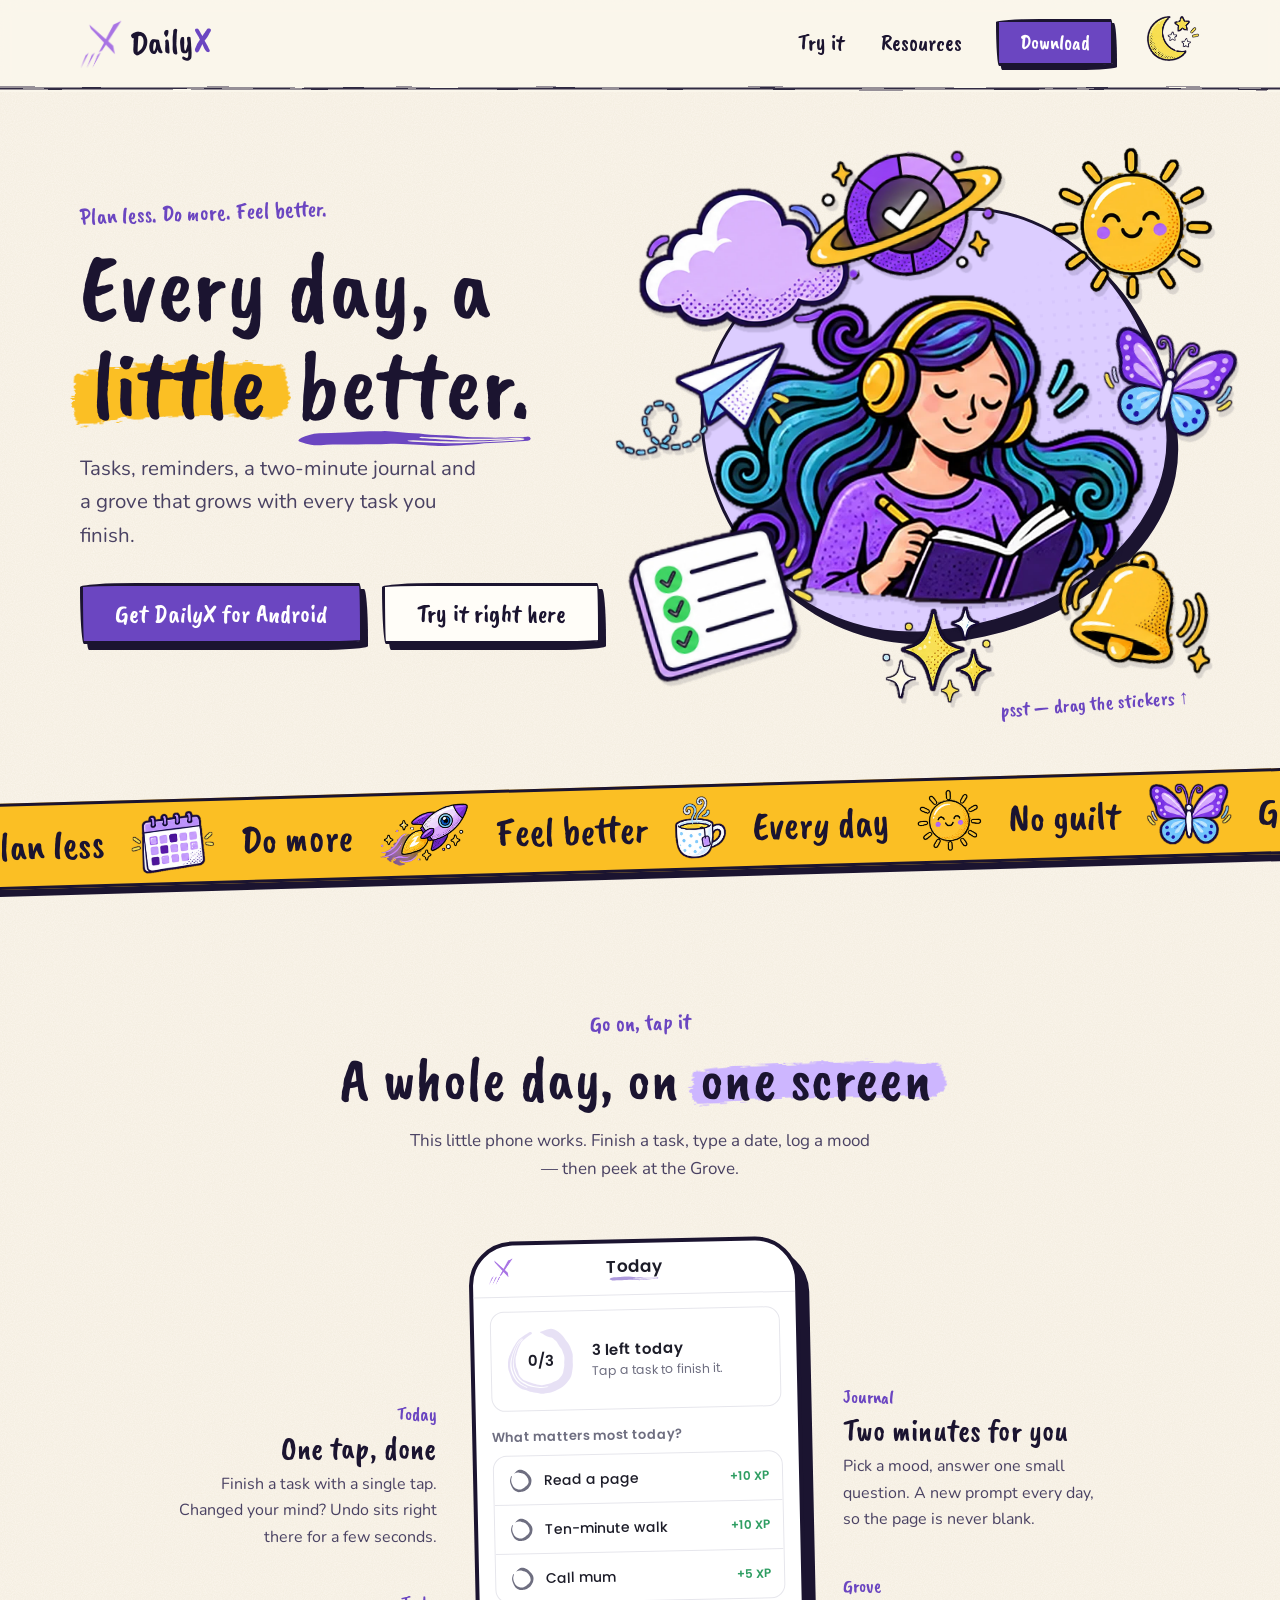
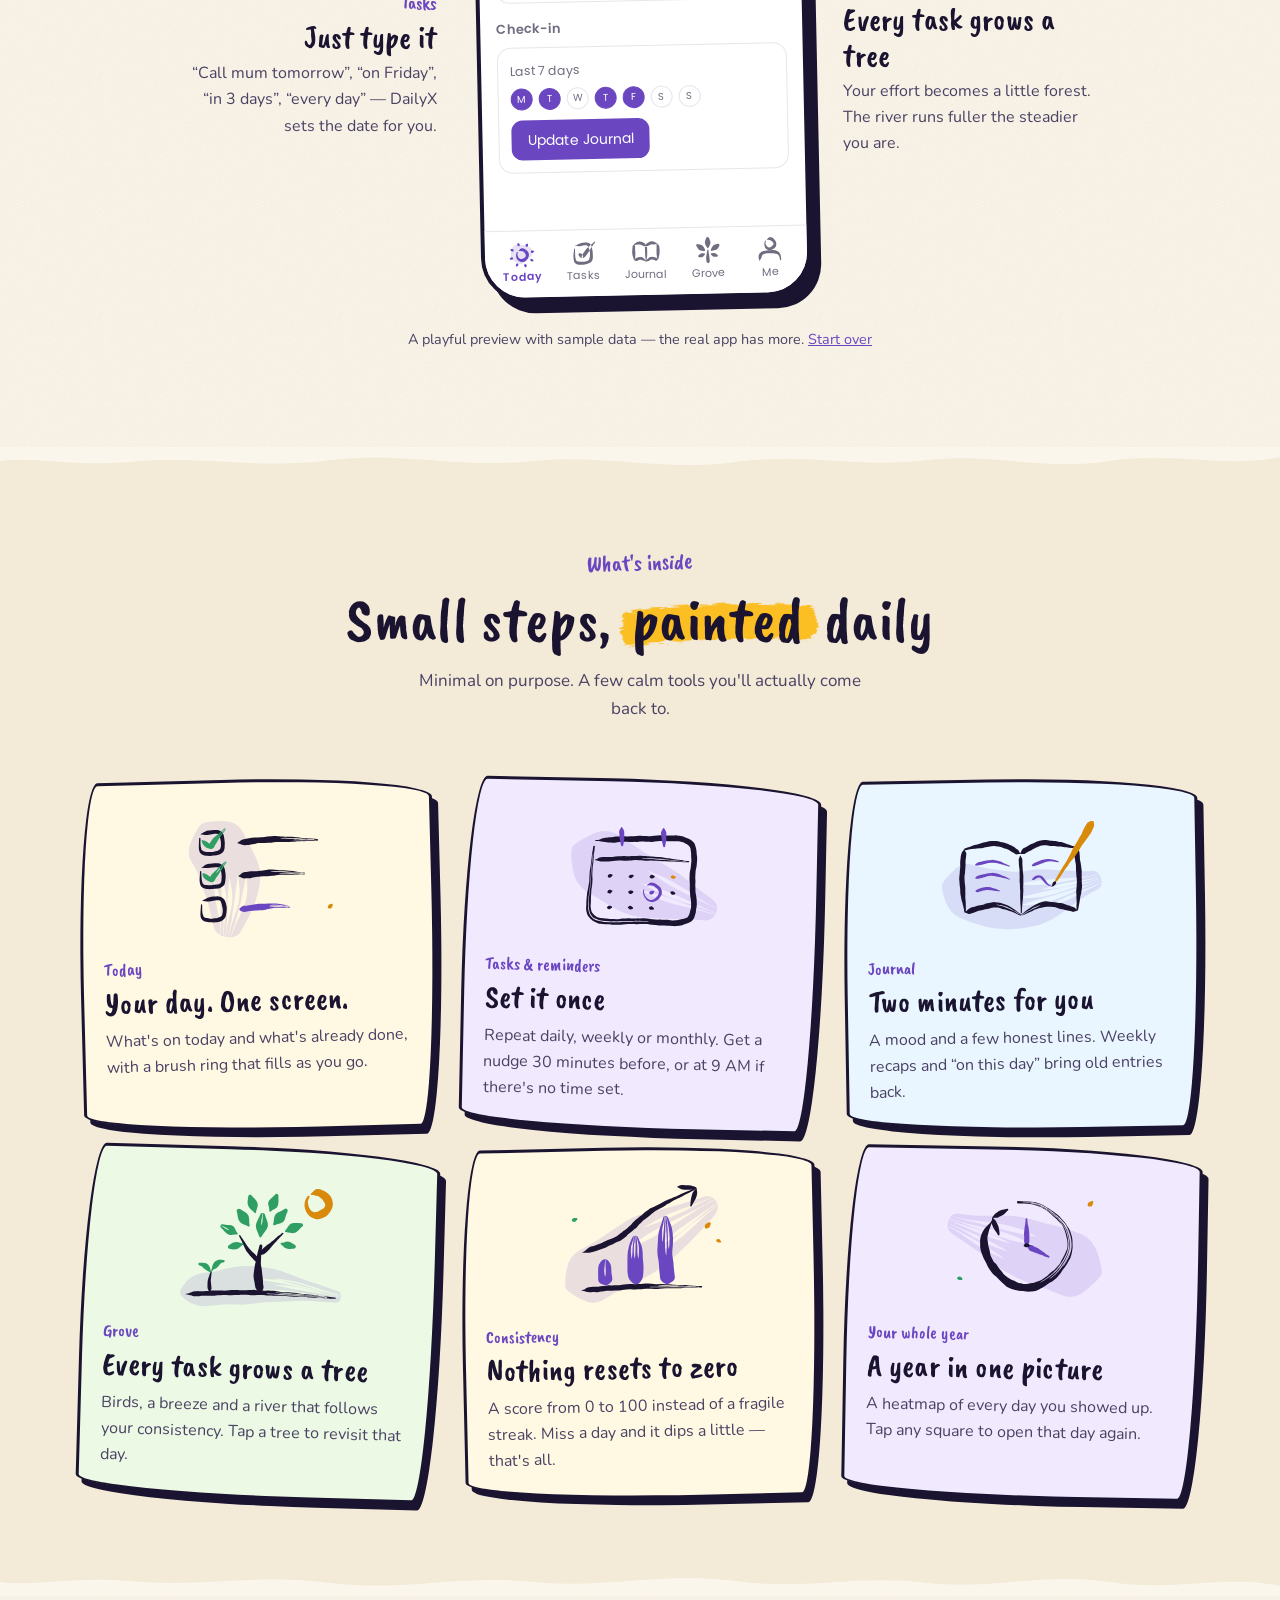
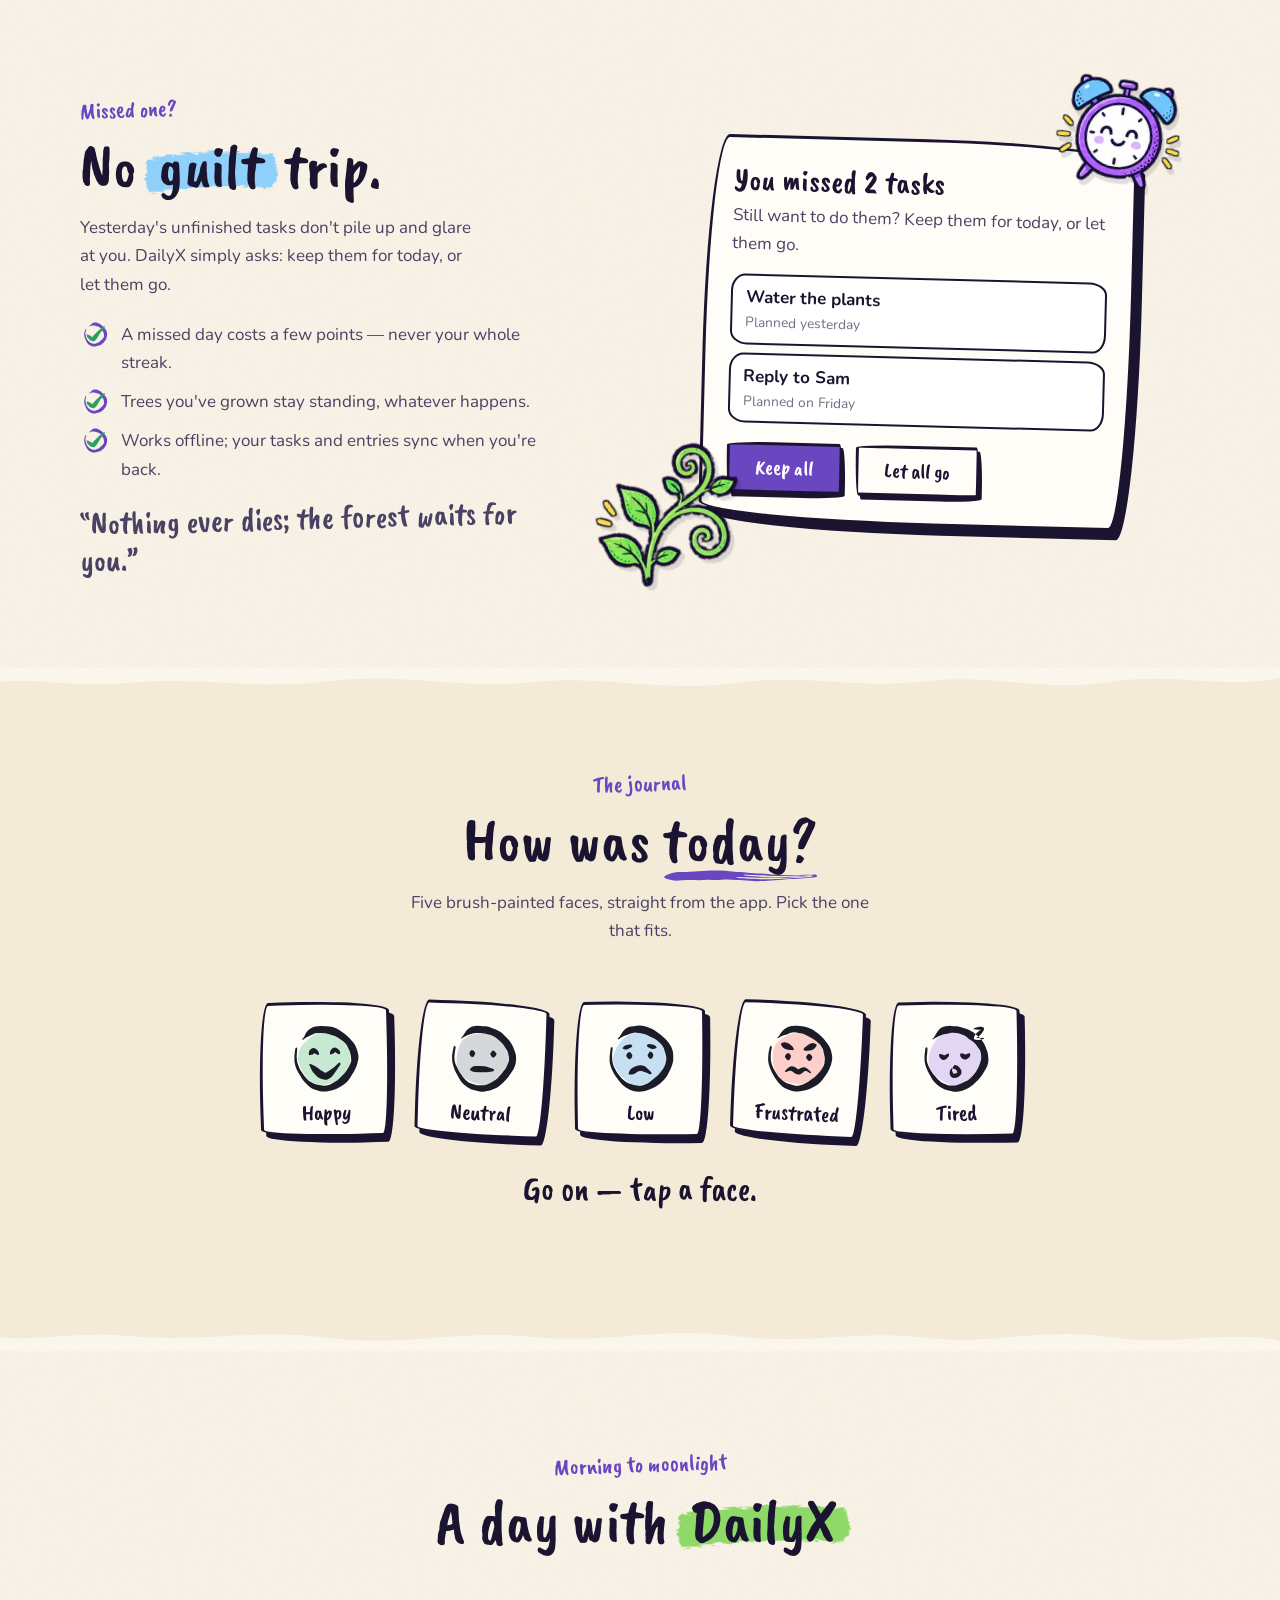
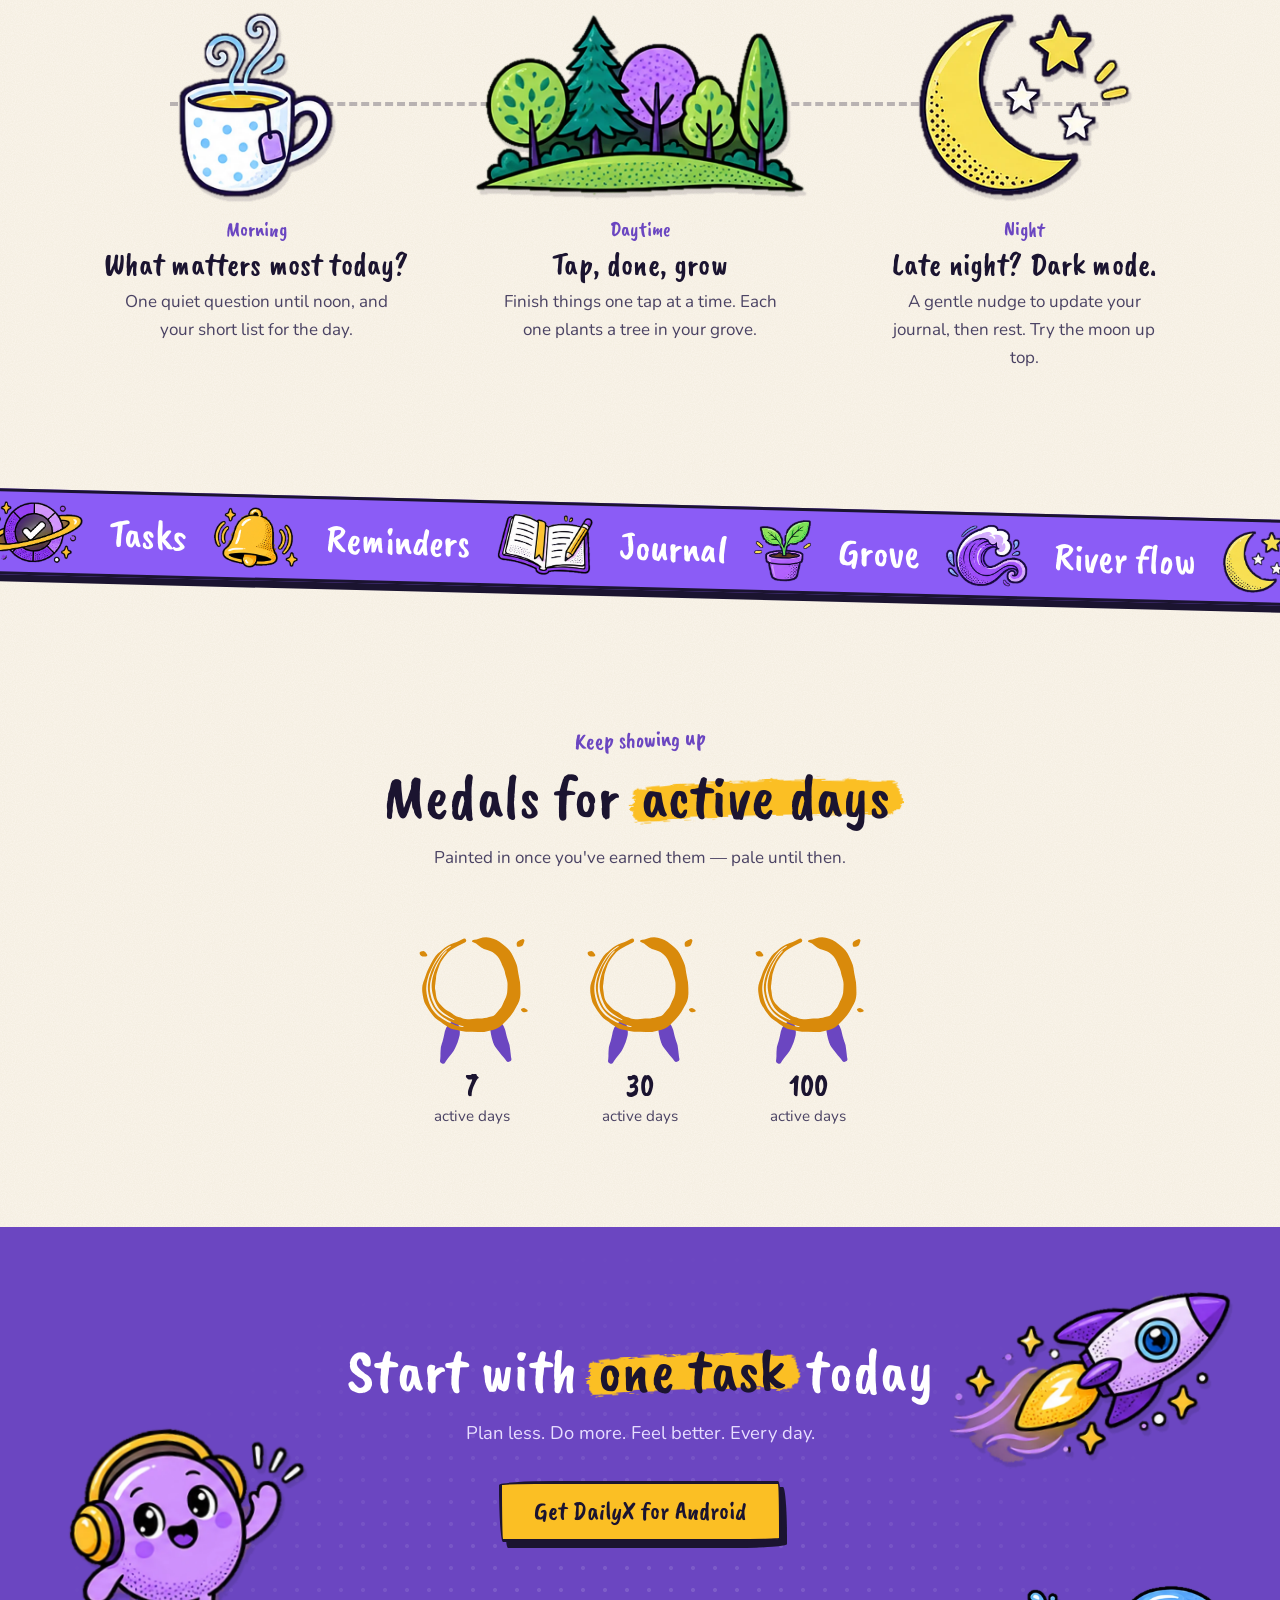
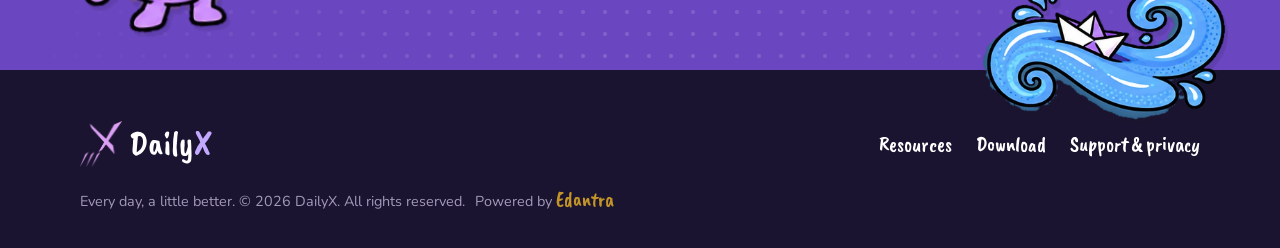
==== commit 3fa93821: "Host at dailyx.edantraeducation.com, powered by Edantra Add the CNAME file for the custom domain, ca" ====
--- a/index.html
+++ b/index.html
@@ -5,6 +5,14 @@
   <meta name="viewport" content="width=device-width, initial-scale=1.0" />
   <title>DailyX | Every day, a little better</title>
   <meta name="description" content="DailyX — tasks, reminders, a two-minute journal and a grove that grows with every task you finish. Plan less. Do more. Feel better." />
+  <link rel="canonical" href="https://dailyx.edantraeducation.com/" />
+  <meta property="og:type" content="website" />
+  <meta property="og:site_name" content="DailyX" />
+  <meta property="og:title" content="DailyX | Every day, a little better" />
+  <meta property="og:description" content="DailyX — tasks, reminders, a two-minute journal and a grove that grows with every task you finish. Plan less. Do more. Feel better." />
+  <meta property="og:url" content="https://dailyx.edantraeducation.com/" />
+  <meta property="og:image" content="https://dailyx.edantraeducation.com/assets/art/girl.webp" />
+  <meta name="theme-color" content="#6b46c1" />
   <link rel="icon" href="assets/favicon.png" />
   <link rel="preconnect" href="https://fonts.googleapis.com" />
   <link rel="preconnect" href="https://fonts.gstatic.com" crossorigin />
@@ -329,7 +337,7 @@
         <a href="download.html">Download</a>
         <a href="https://hirdav.github.io/dailyx-support" target="_blank" rel="noopener">Support &amp; privacy</a>
       </nav>
-      <small>Every day, a little better. &copy; 2026 DailyX. All rights reserved.</small>
+      <small>Every day, a little better. &copy; 2026 DailyX. All rights reserved. <span class="powered">Powered by <a href="https://edantraeducation.com" target="_blank" rel="noopener">Edantra</a></span></small>
     </div>
   </footer>
 
--- a/assets/site.css
+++ b/assets/site.css
@@ -767,3 +767,6 @@
 [data-theme='night'] .swash { color: #1b1430; }
 .bullets li { text-align: left; }
 @media (max-width: 960px) { .pledge { margin-inline: auto; } .missed { margin-top: 2.5rem; } }
+.site-footer .powered { display: inline-block; margin-left: 0.4rem; }
+.site-footer .powered a { font-family: var(--brush); font-size: 1.25rem; color: var(--amber); }
+.site-footer .powered a:hover { color: #fff; }
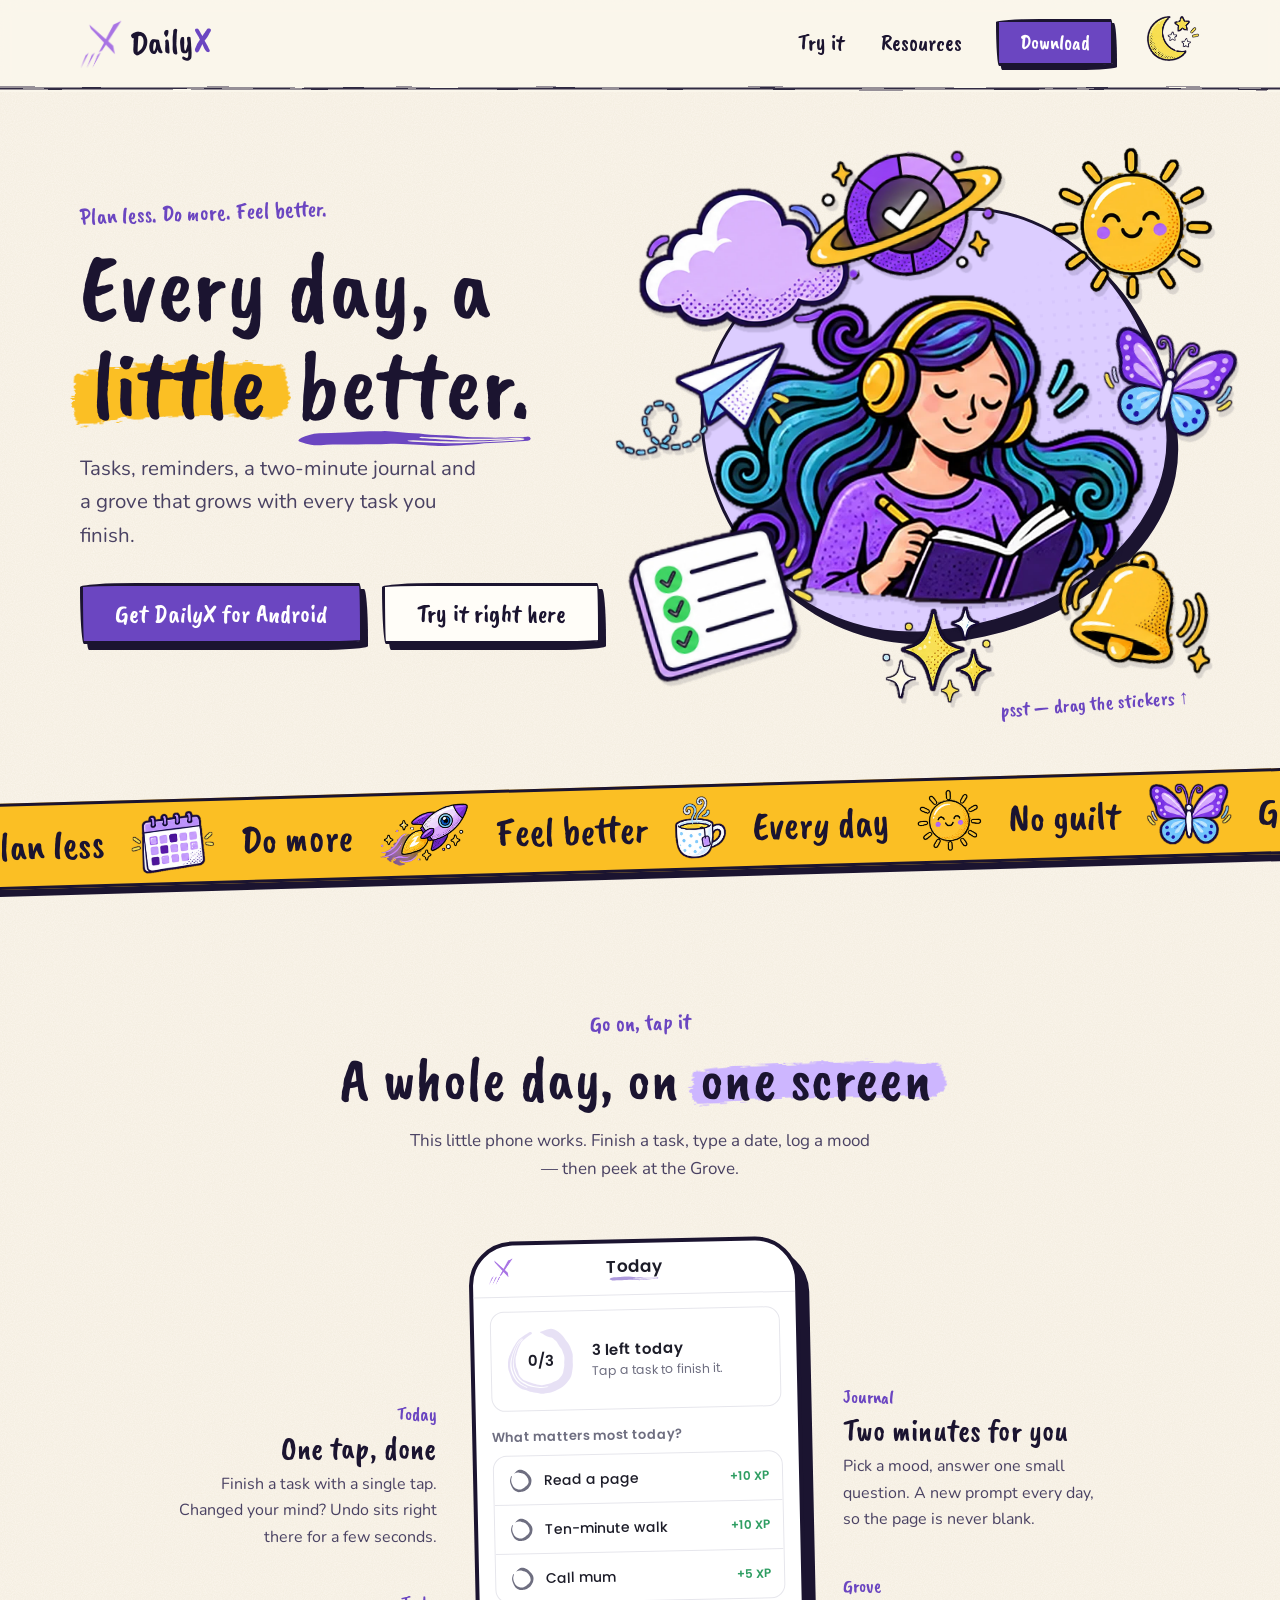
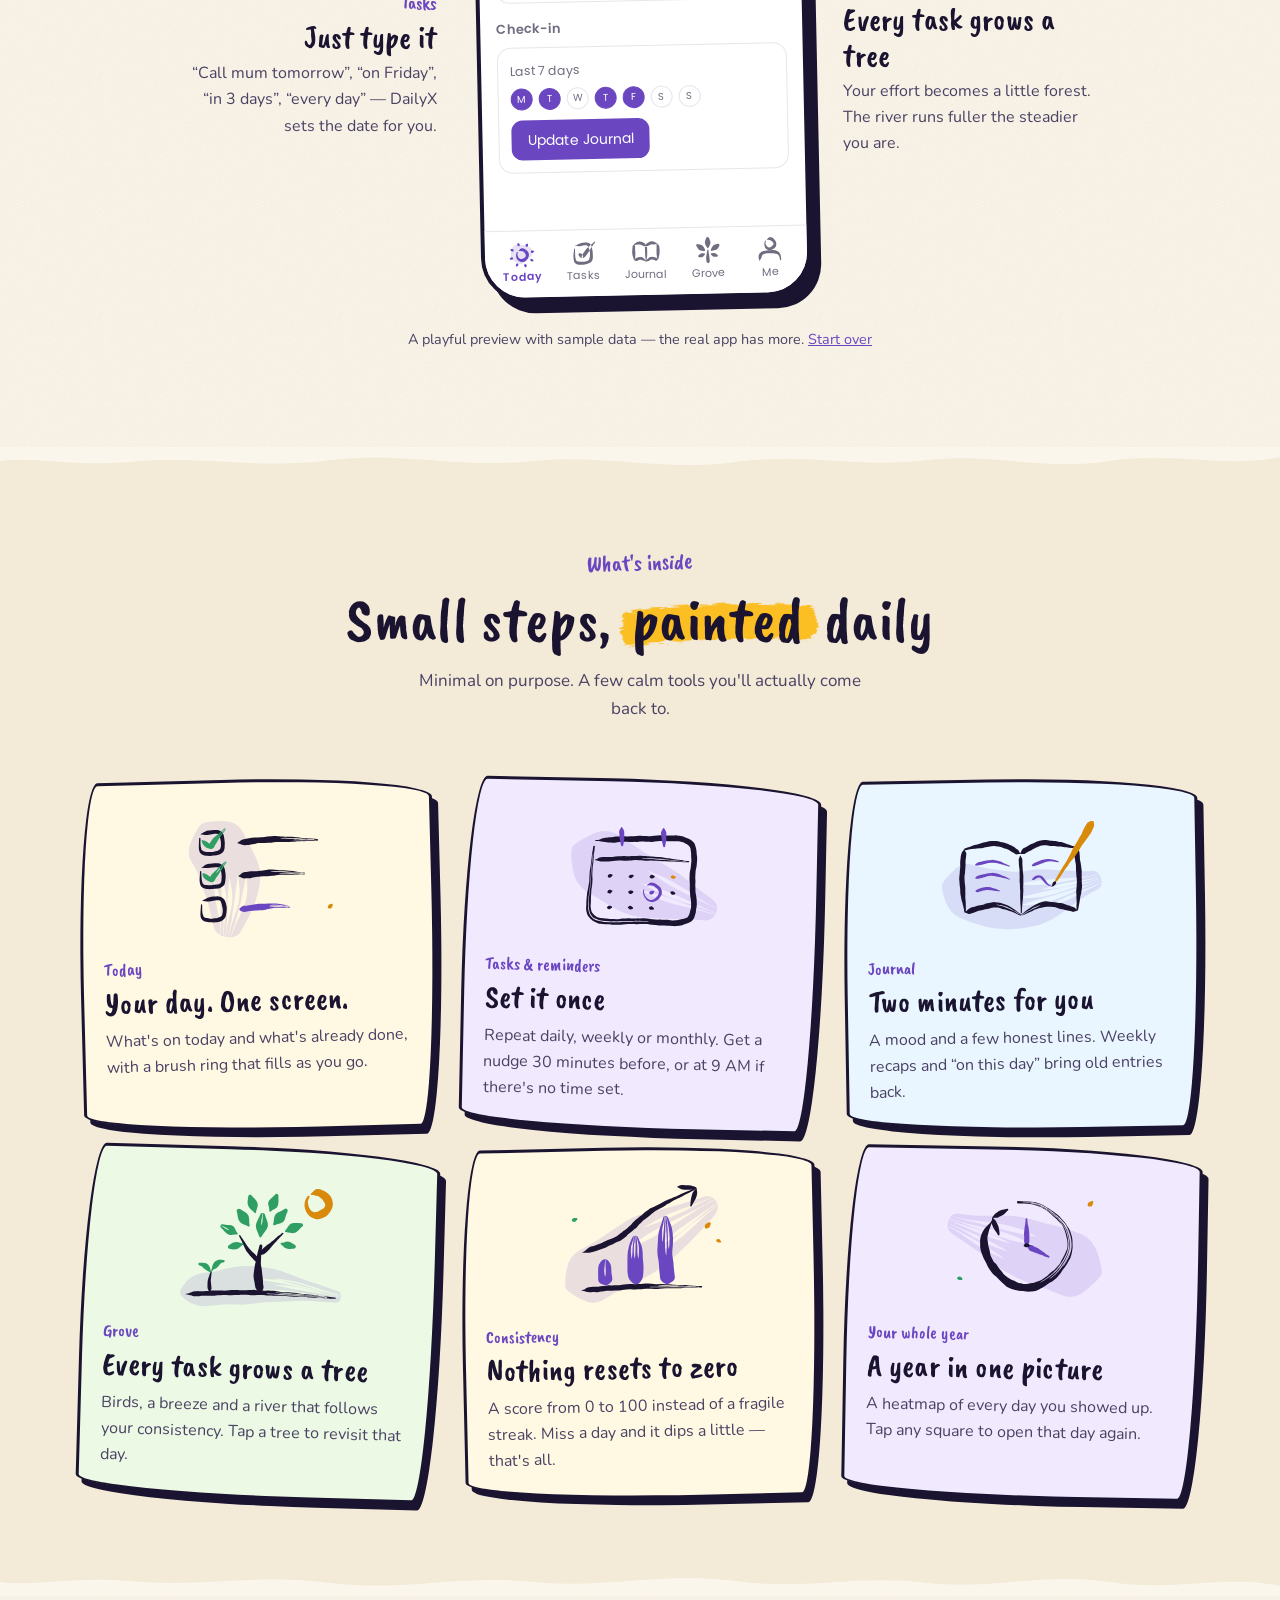
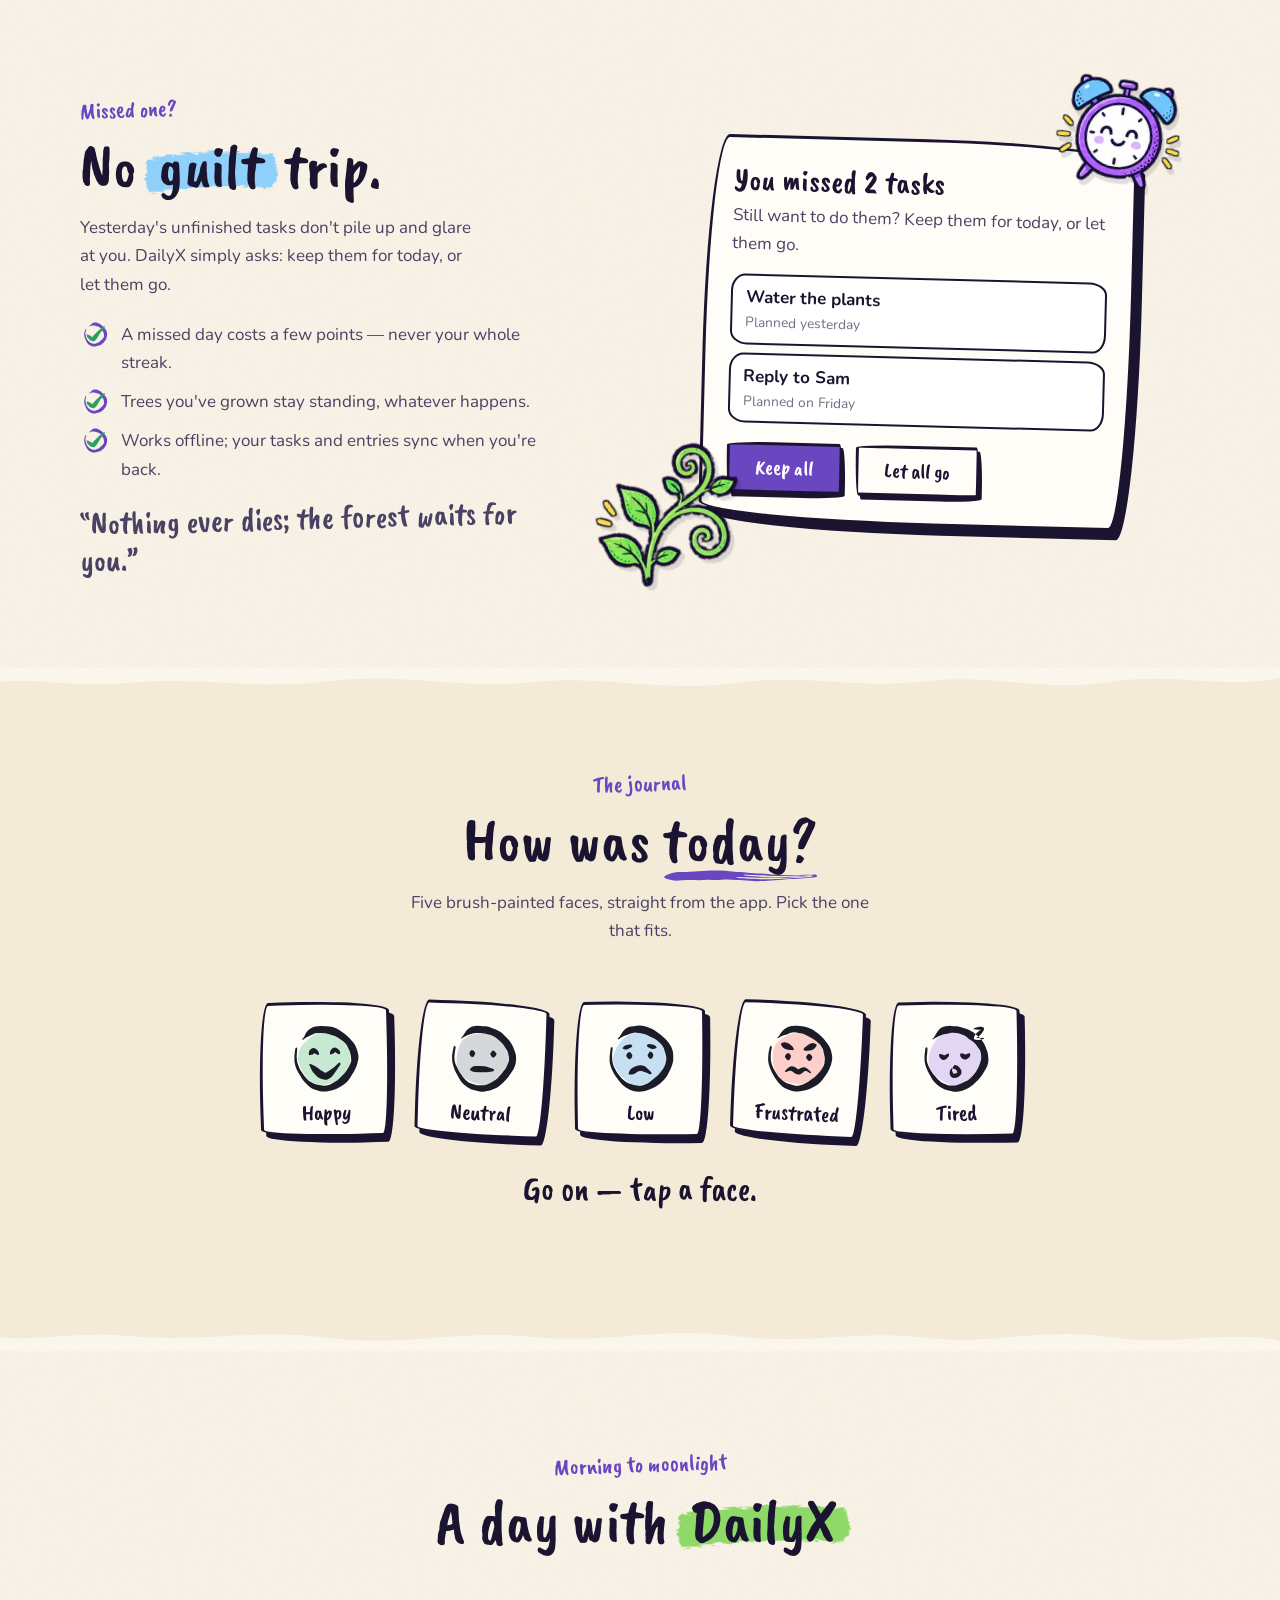
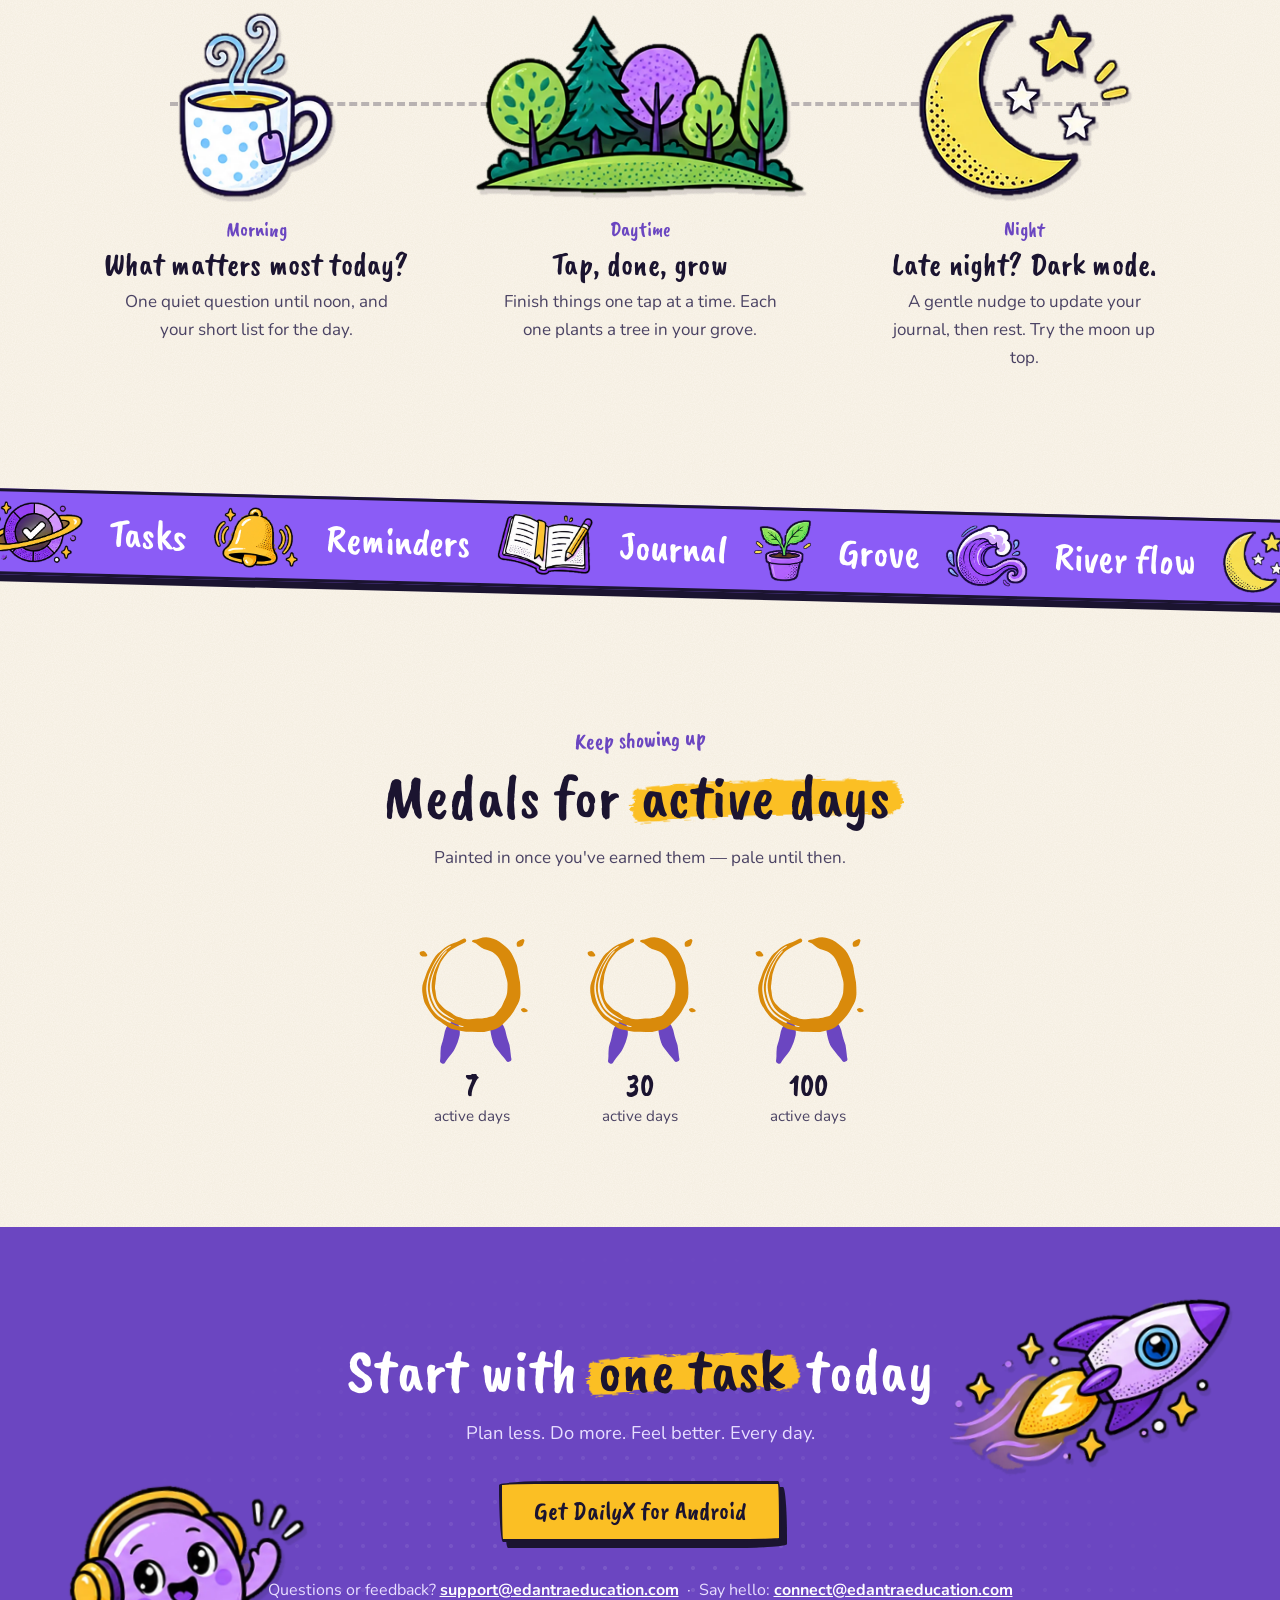
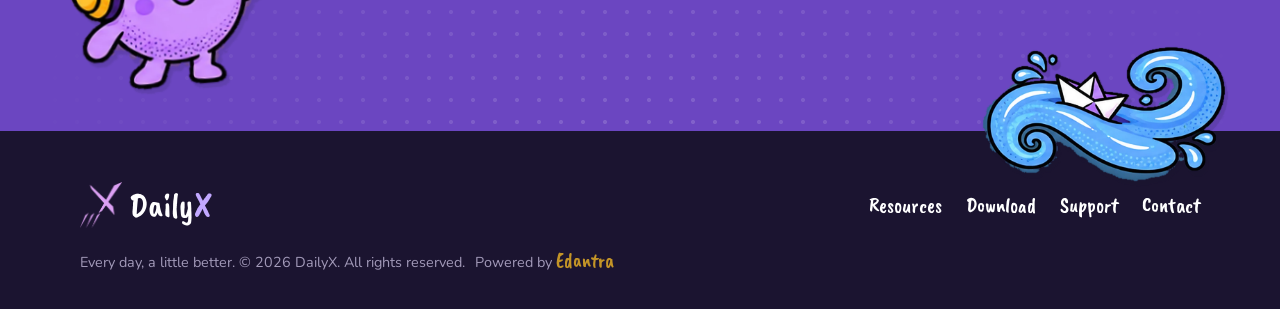
==== commit 6b1407cd: "Use Edantra support and contact emails in place of the old support page The footer now links to supp" ====
--- a/index.html
+++ b/index.html
@@ -324,6 +324,7 @@
         <h2 class="paint">Start with <span class="swash">one task</span> today</h2>
         <p>Plan less. Do more. Feel better. Every day.</p>
         <a class="btn amber" href="download.html">Get DailyX for Android</a>
+        <p class="reach">Questions or feedback? <a href="mailto:support@edantraeducation.com">support@edantraeducation.com</a> &nbsp;·&nbsp; Say hello: <a href="mailto:connect@edantraeducation.com">connect@edantraeducation.com</a></p>
       </div>
     </section>
   </main>
@@ -335,7 +336,8 @@
       <nav aria-label="Footer">
         <a href="resources.html">Resources</a>
         <a href="download.html">Download</a>
-        <a href="https://hirdav.github.io/dailyx-support" target="_blank" rel="noopener">Support &amp; privacy</a>
+        <a href="mailto:support@edantraeducation.com">Support</a>
+        <a href="mailto:connect@edantraeducation.com">Contact</a>
       </nav>
       <small>Every day, a little better. &copy; 2026 DailyX. All rights reserved. <span class="powered">Powered by <a href="https://edantraeducation.com" target="_blank" rel="noopener">Edantra</a></span></small>
     </div>
--- a/assets/site.css
+++ b/assets/site.css
@@ -770,3 +770,7 @@
 .site-footer .powered { display: inline-block; margin-left: 0.4rem; }
 .site-footer .powered a { font-family: var(--brush); font-size: 1.25rem; color: var(--amber); }
 .site-footer .powered a:hover { color: #fff; }
+
+.cta .reach { font-size: 1rem; margin: 2.2rem auto 0; max-width: none; color: #e8defF; }
+.cta .reach a { color: #fff; font-weight: 700; }
+.cta .reach a:hover { color: var(--amber); }
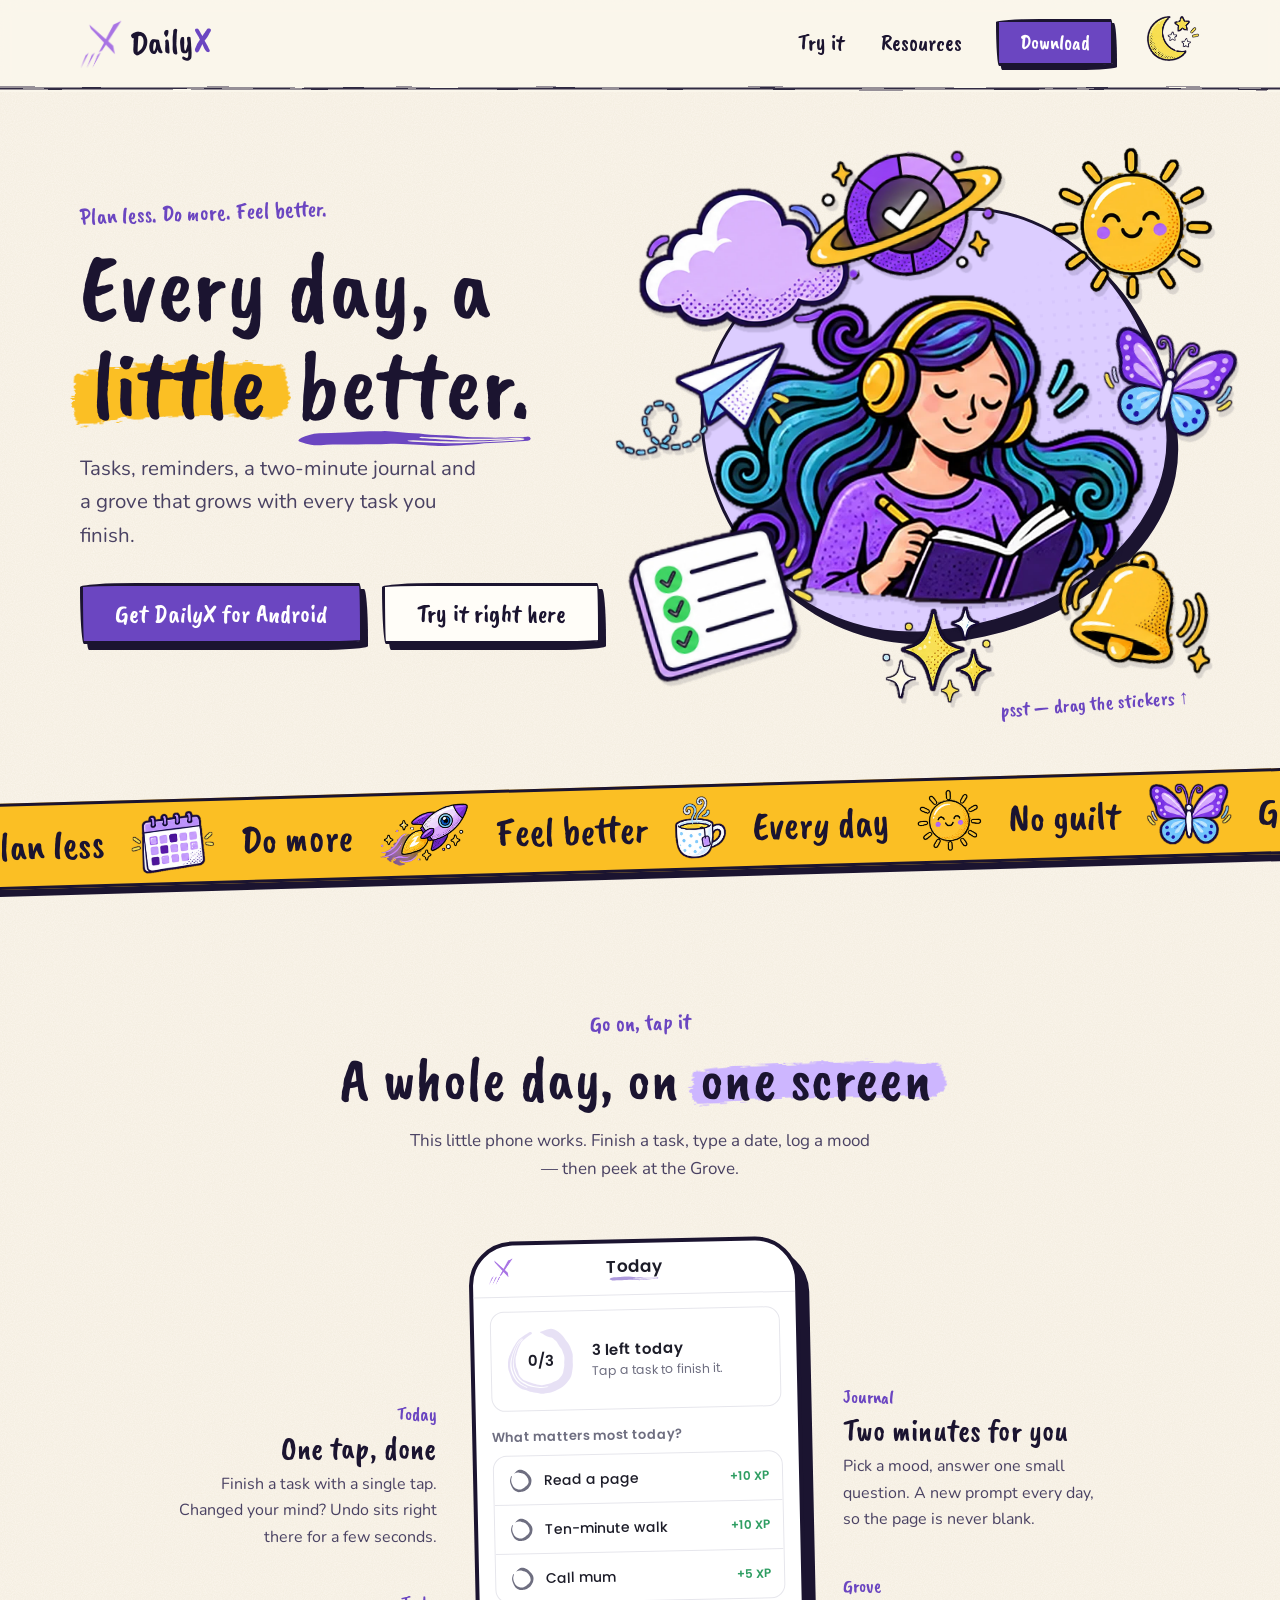
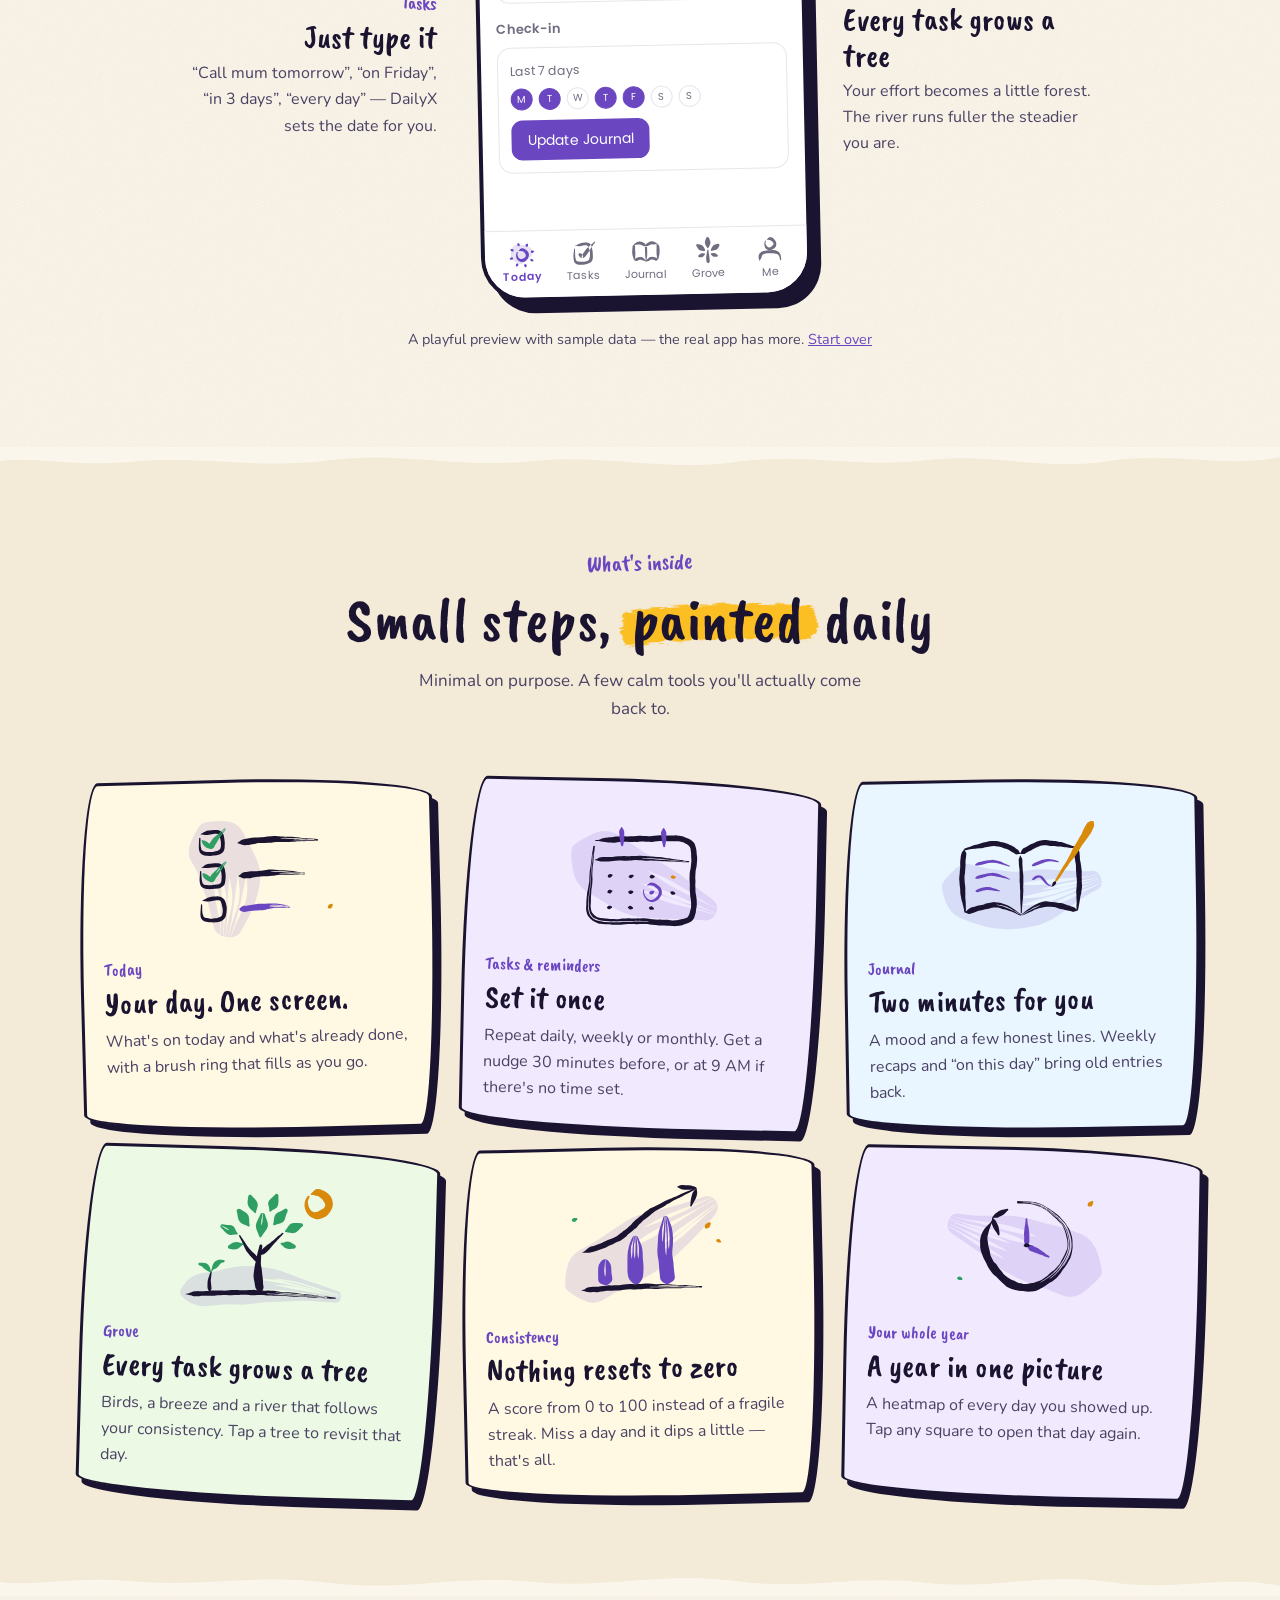
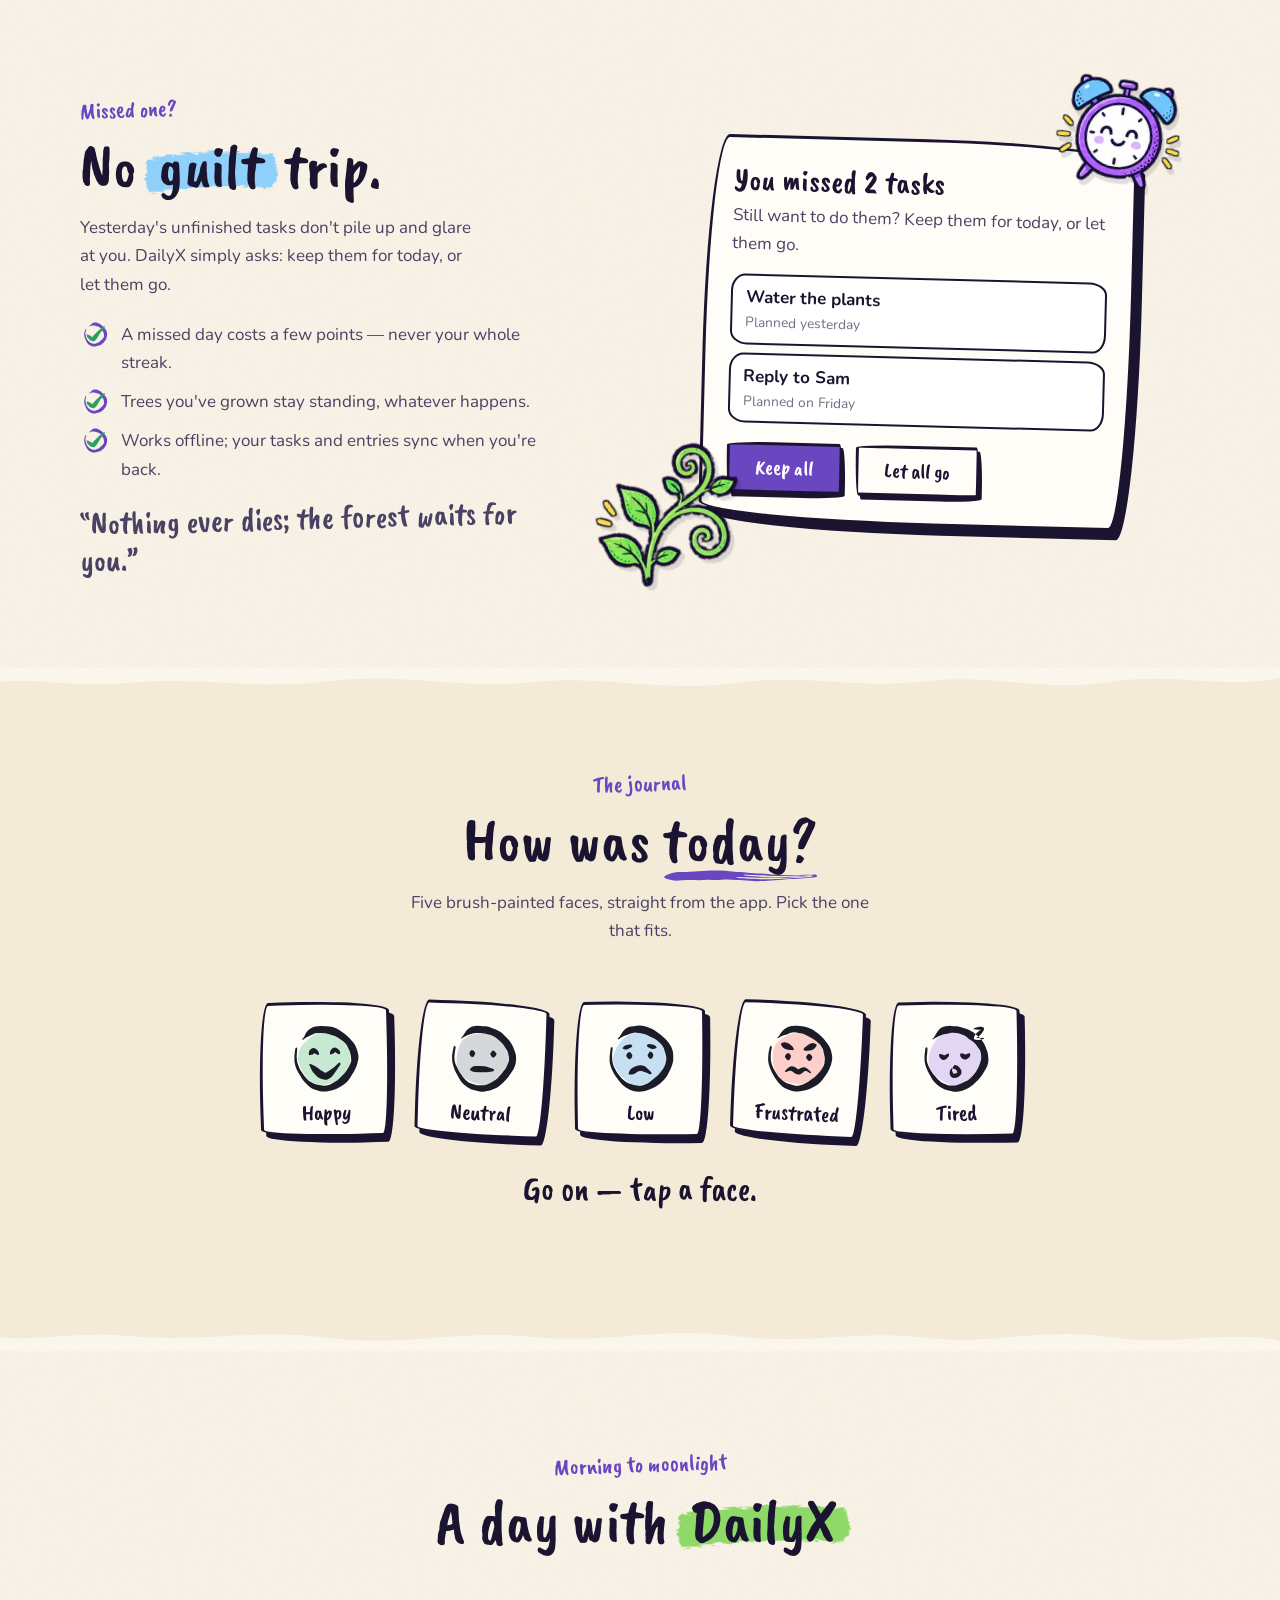
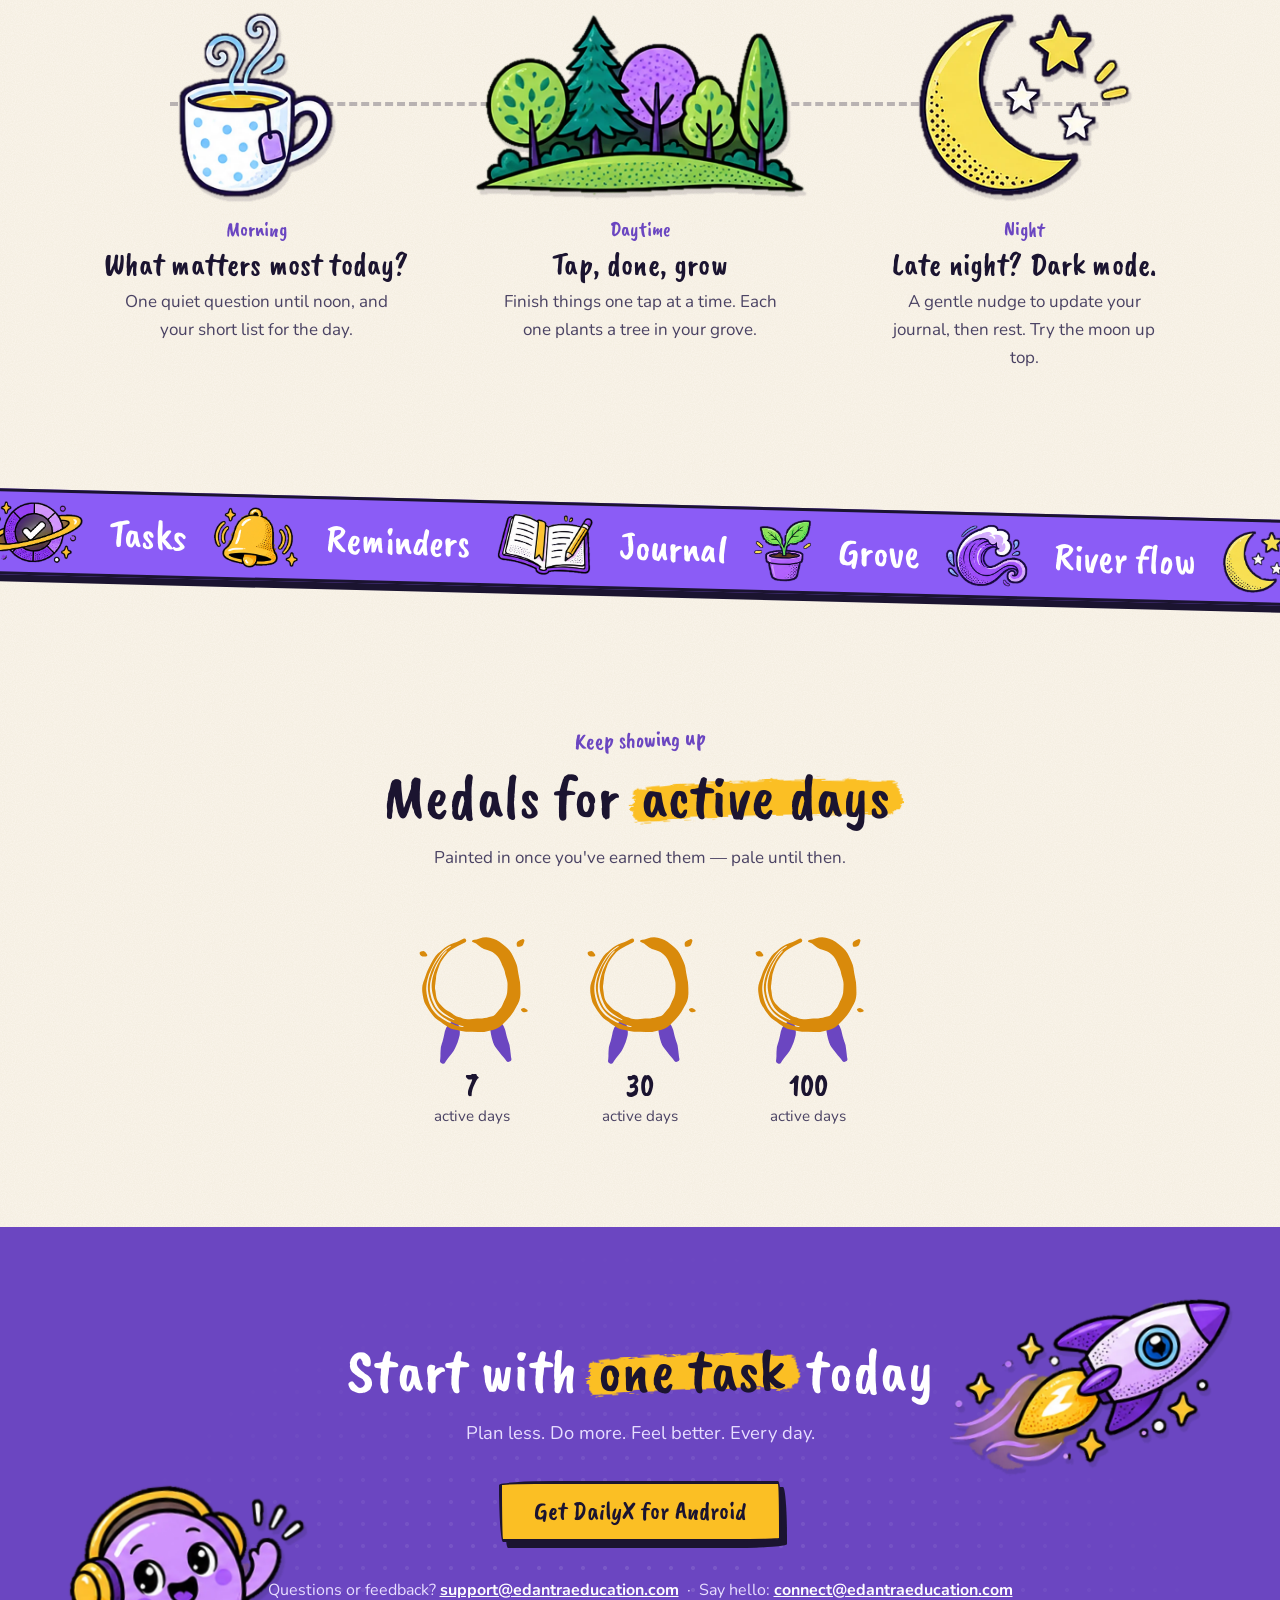
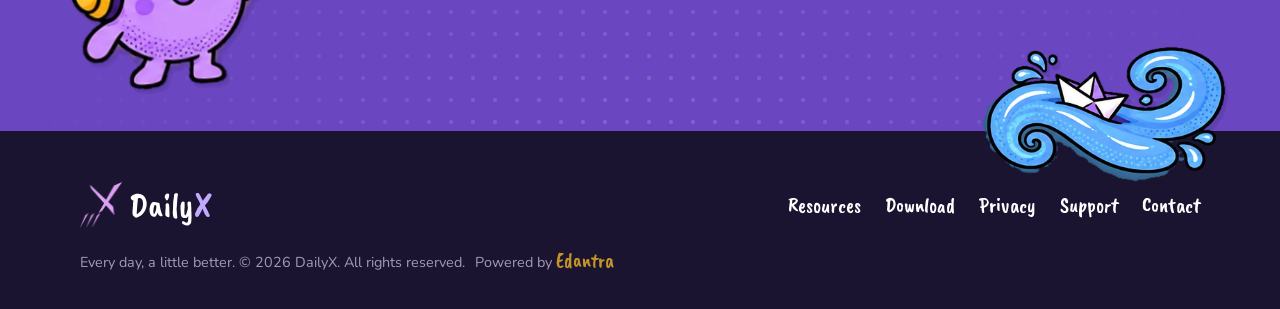
==== commit 4c2ca404: "Add a privacy policy page for the DailyX app Plain-language policy built from what the app actually " ====
--- a/index.html
+++ b/index.html
@@ -336,6 +336,7 @@
       <nav aria-label="Footer">
         <a href="resources.html">Resources</a>
         <a href="download.html">Download</a>
+        <a href="privacy.html">Privacy</a>
         <a href="mailto:support@edantraeducation.com">Support</a>
         <a href="mailto:connect@edantraeducation.com">Contact</a>
       </nav>
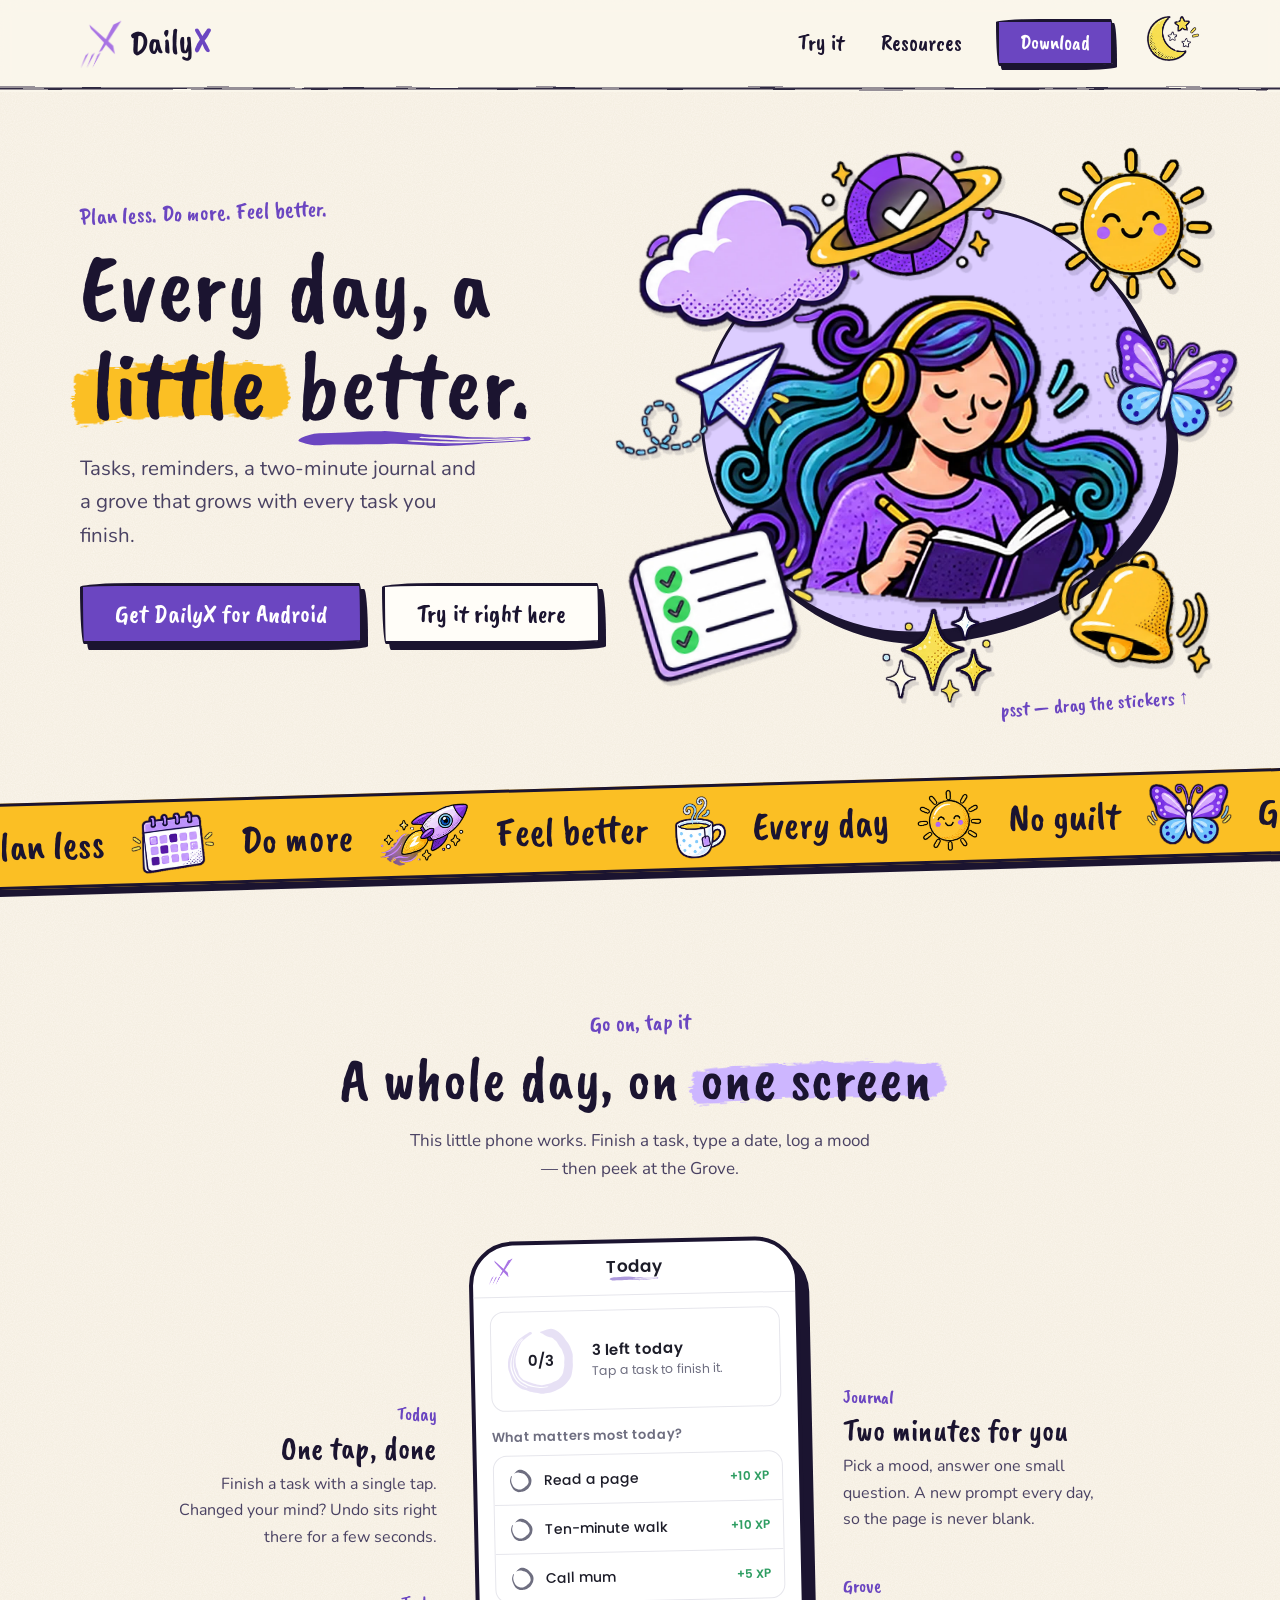
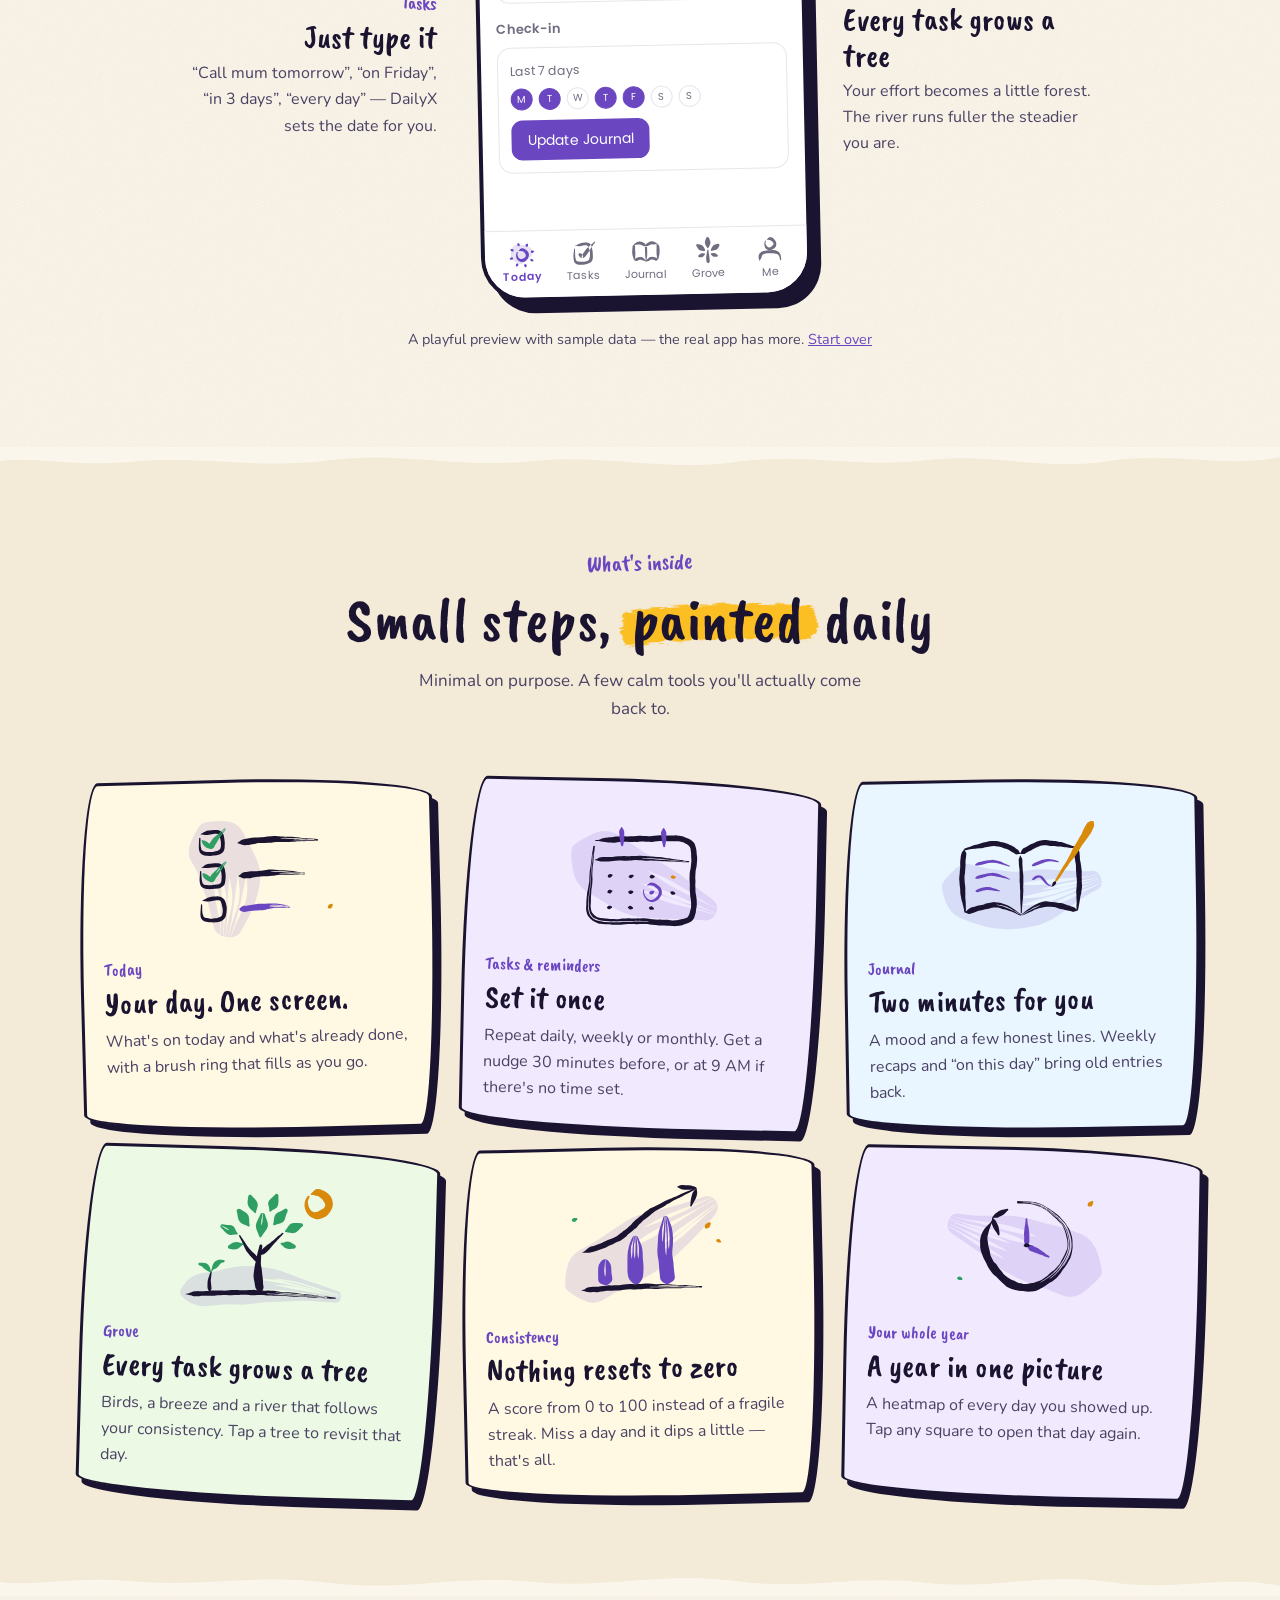
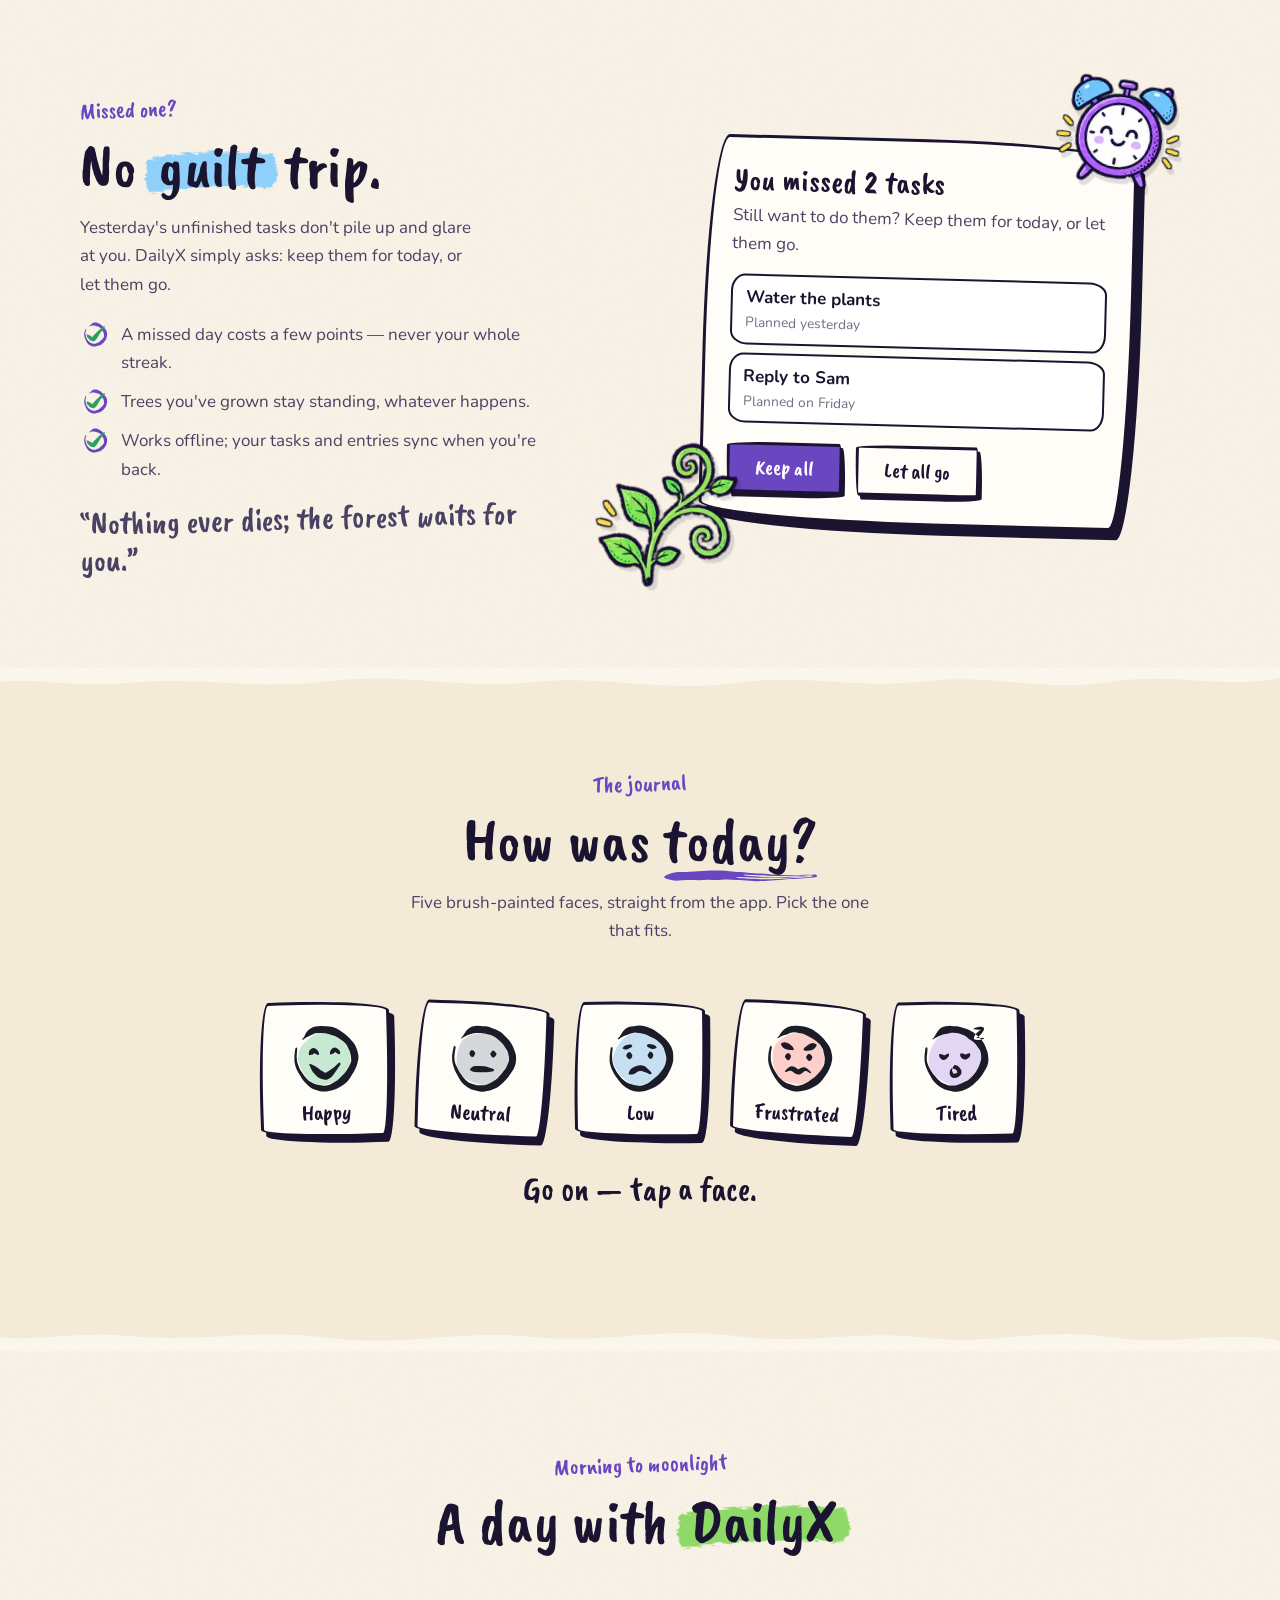
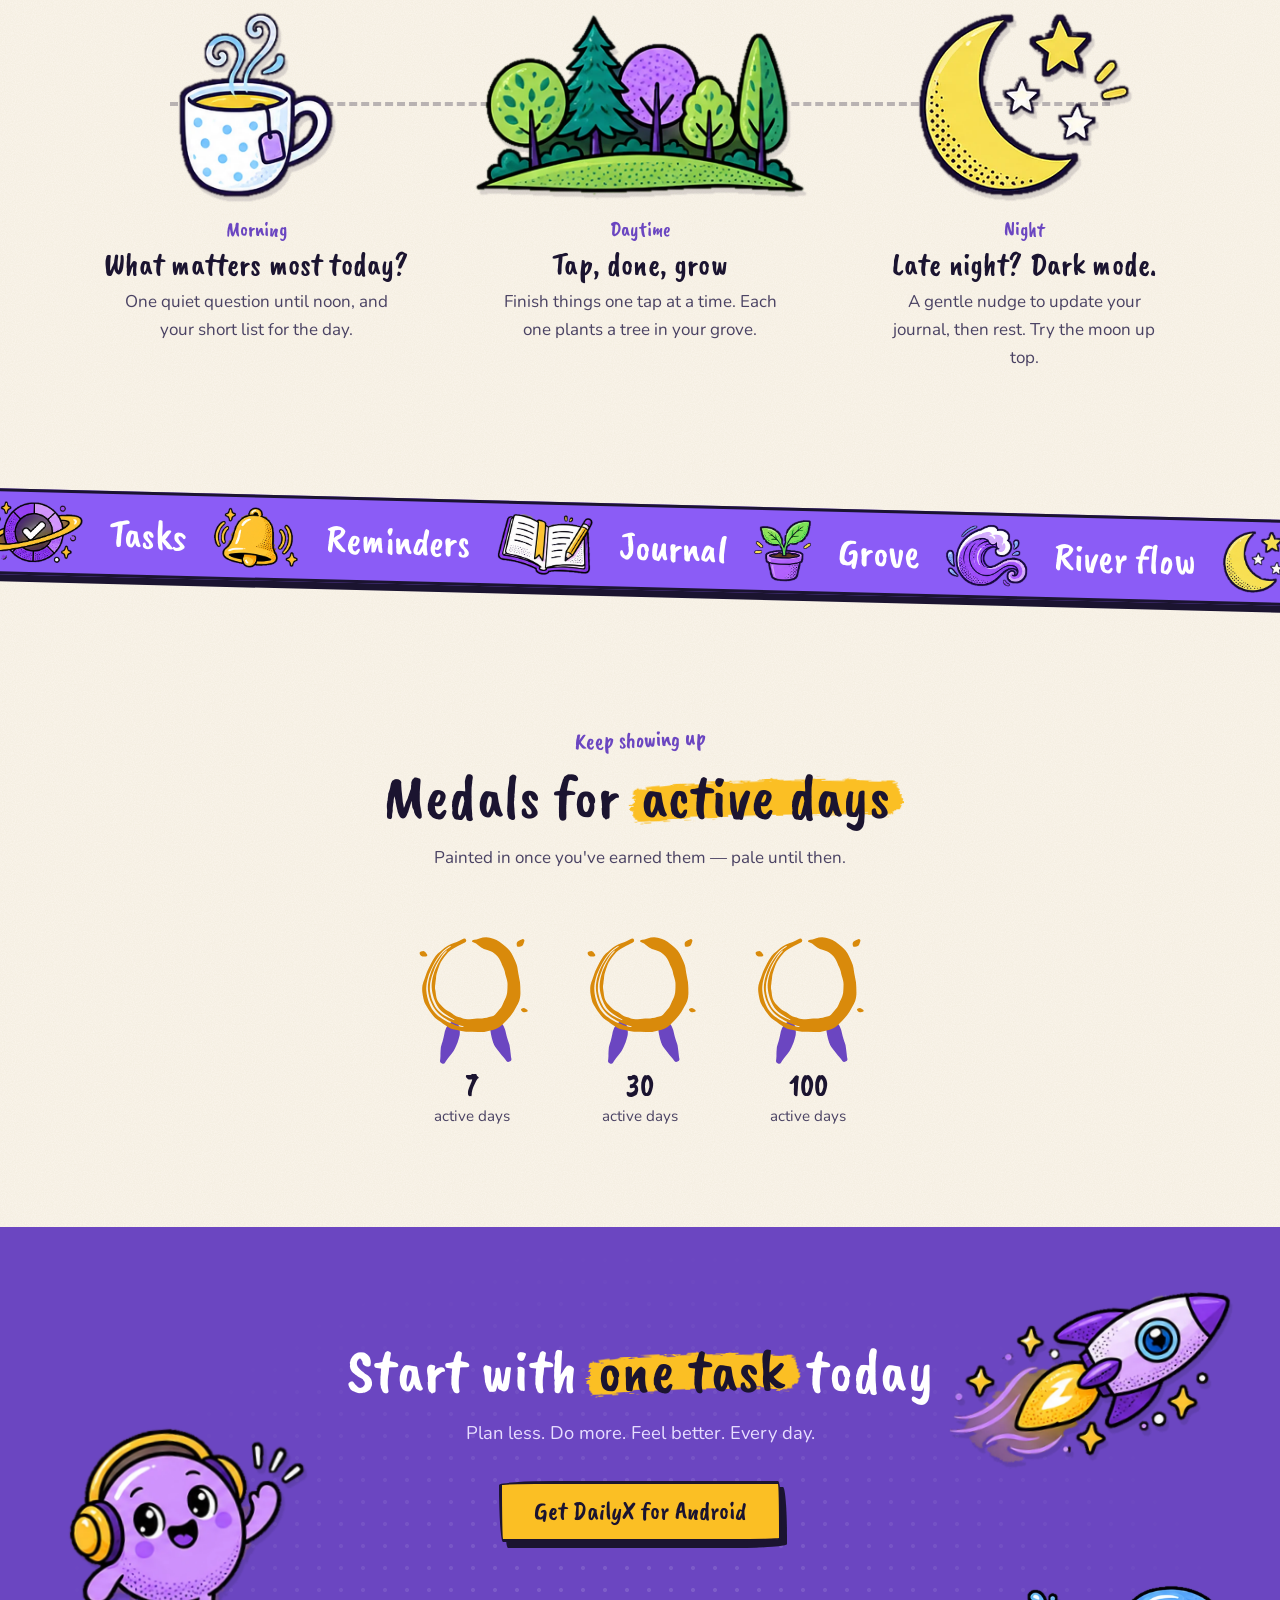
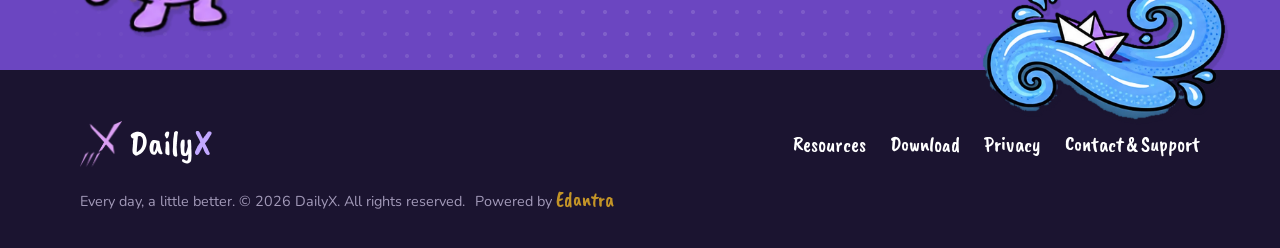
==== commit b2f6620f: "Merge contact and support into one page, remove the email strip Add contact.html with feedback/conne" ====
--- a/index.html
+++ b/index.html
@@ -324,7 +324,6 @@
         <h2 class="paint">Start with <span class="swash">one task</span> today</h2>
         <p>Plan less. Do more. Feel better. Every day.</p>
         <a class="btn amber" href="download.html">Get DailyX for Android</a>
-        <p class="reach">Questions or feedback? <a href="mailto:support@edantraeducation.com">support@edantraeducation.com</a> &nbsp;·&nbsp; Say hello: <a href="mailto:connect@edantraeducation.com">connect@edantraeducation.com</a></p>
       </div>
     </section>
   </main>
@@ -337,8 +336,7 @@
         <a href="resources.html">Resources</a>
         <a href="download.html">Download</a>
         <a href="privacy.html">Privacy</a>
-        <a href="mailto:support@edantraeducation.com">Support</a>
-        <a href="mailto:connect@edantraeducation.com">Contact</a>
+        <a href="contact.html">Contact &amp; Support</a>
       </nav>
       <small>Every day, a little better. &copy; 2026 DailyX. All rights reserved. <span class="powered">Powered by <a href="https://edantraeducation.com" target="_blank" rel="noopener">Edantra</a></span></small>
     </div>
--- a/assets/site.css
+++ b/assets/site.css
@@ -771,6 +771,4 @@
 .site-footer .powered a { font-family: var(--brush); font-size: 1.25rem; color: var(--amber); }
 .site-footer .powered a:hover { color: #fff; }
 
-.cta .reach { font-size: 1rem; margin: 2.2rem auto 0; max-width: none; color: #e8defF; }
-.cta .reach a { color: #fff; font-weight: 700; }
-.cta .reach a:hover { color: var(--amber); }
+@media (max-width: 640px) { .cards[style*="repeat(2"] { grid-template-columns: 1fr !important; } }
